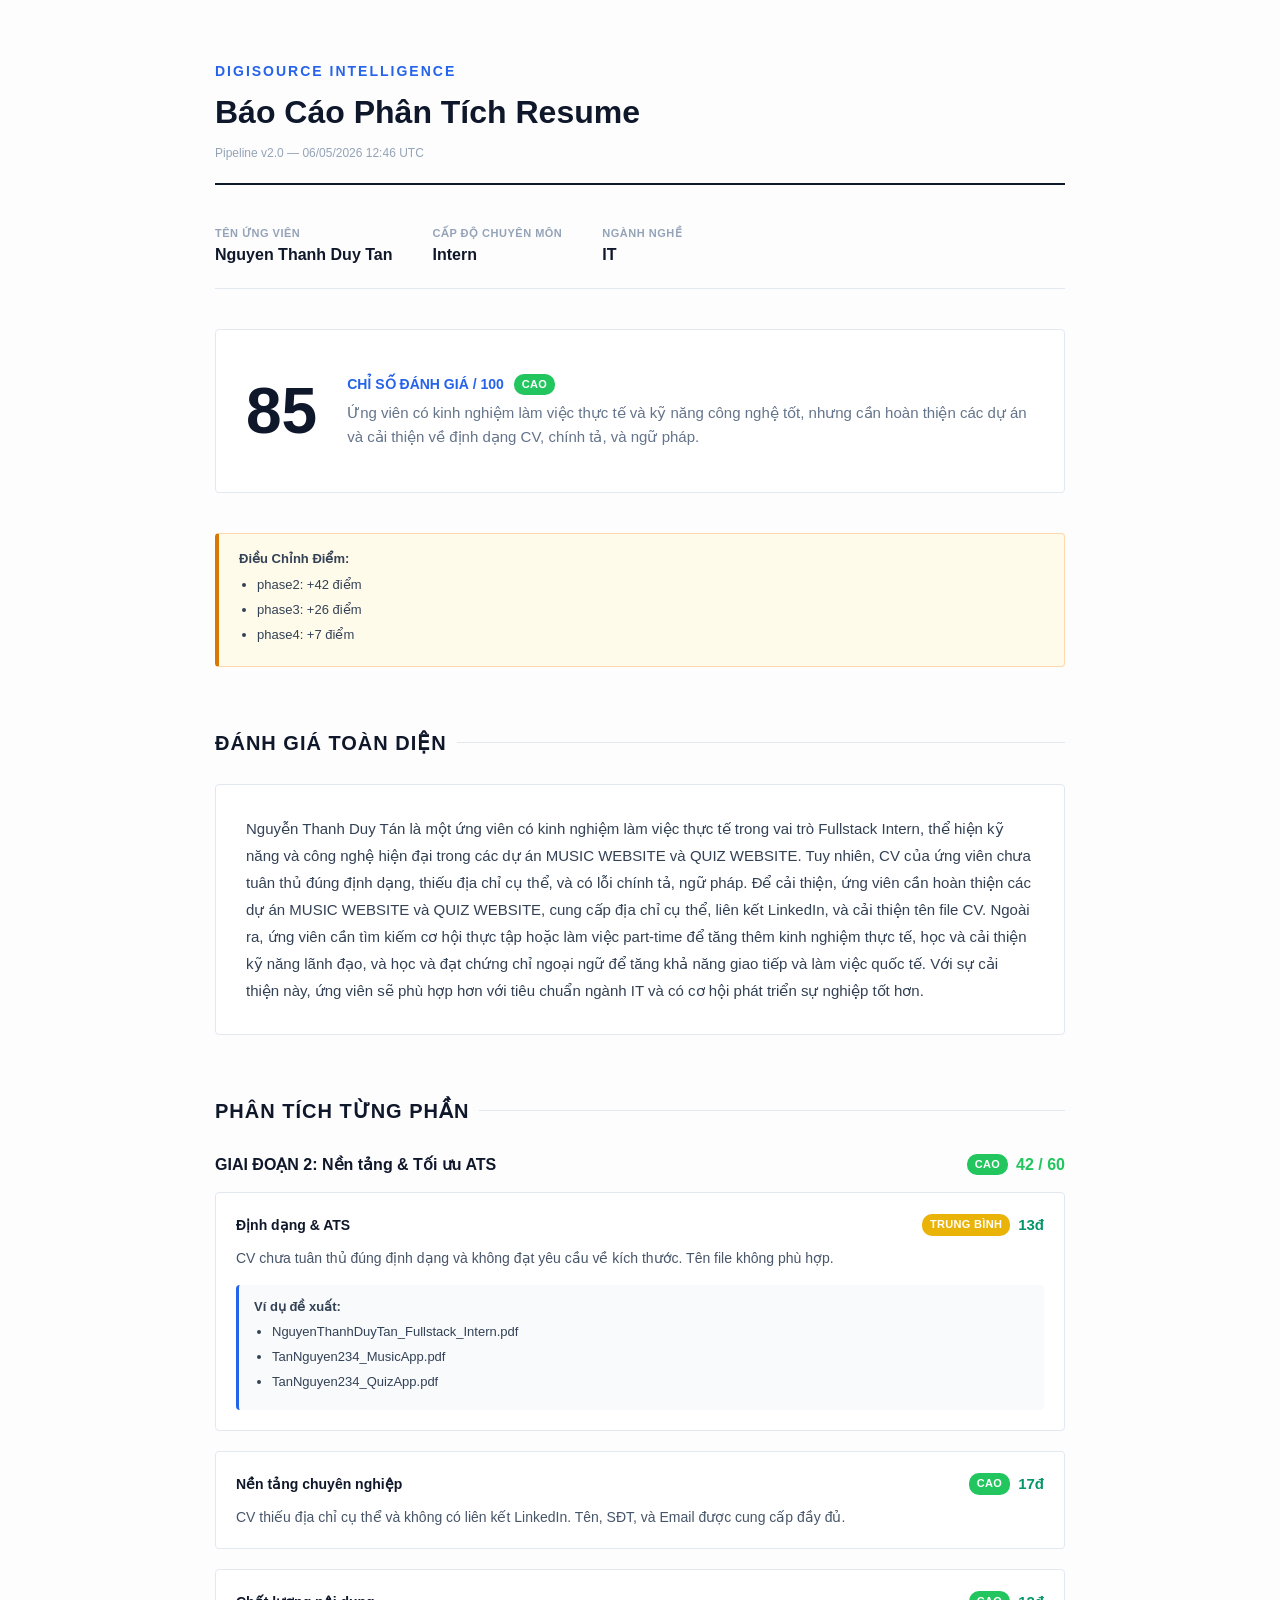
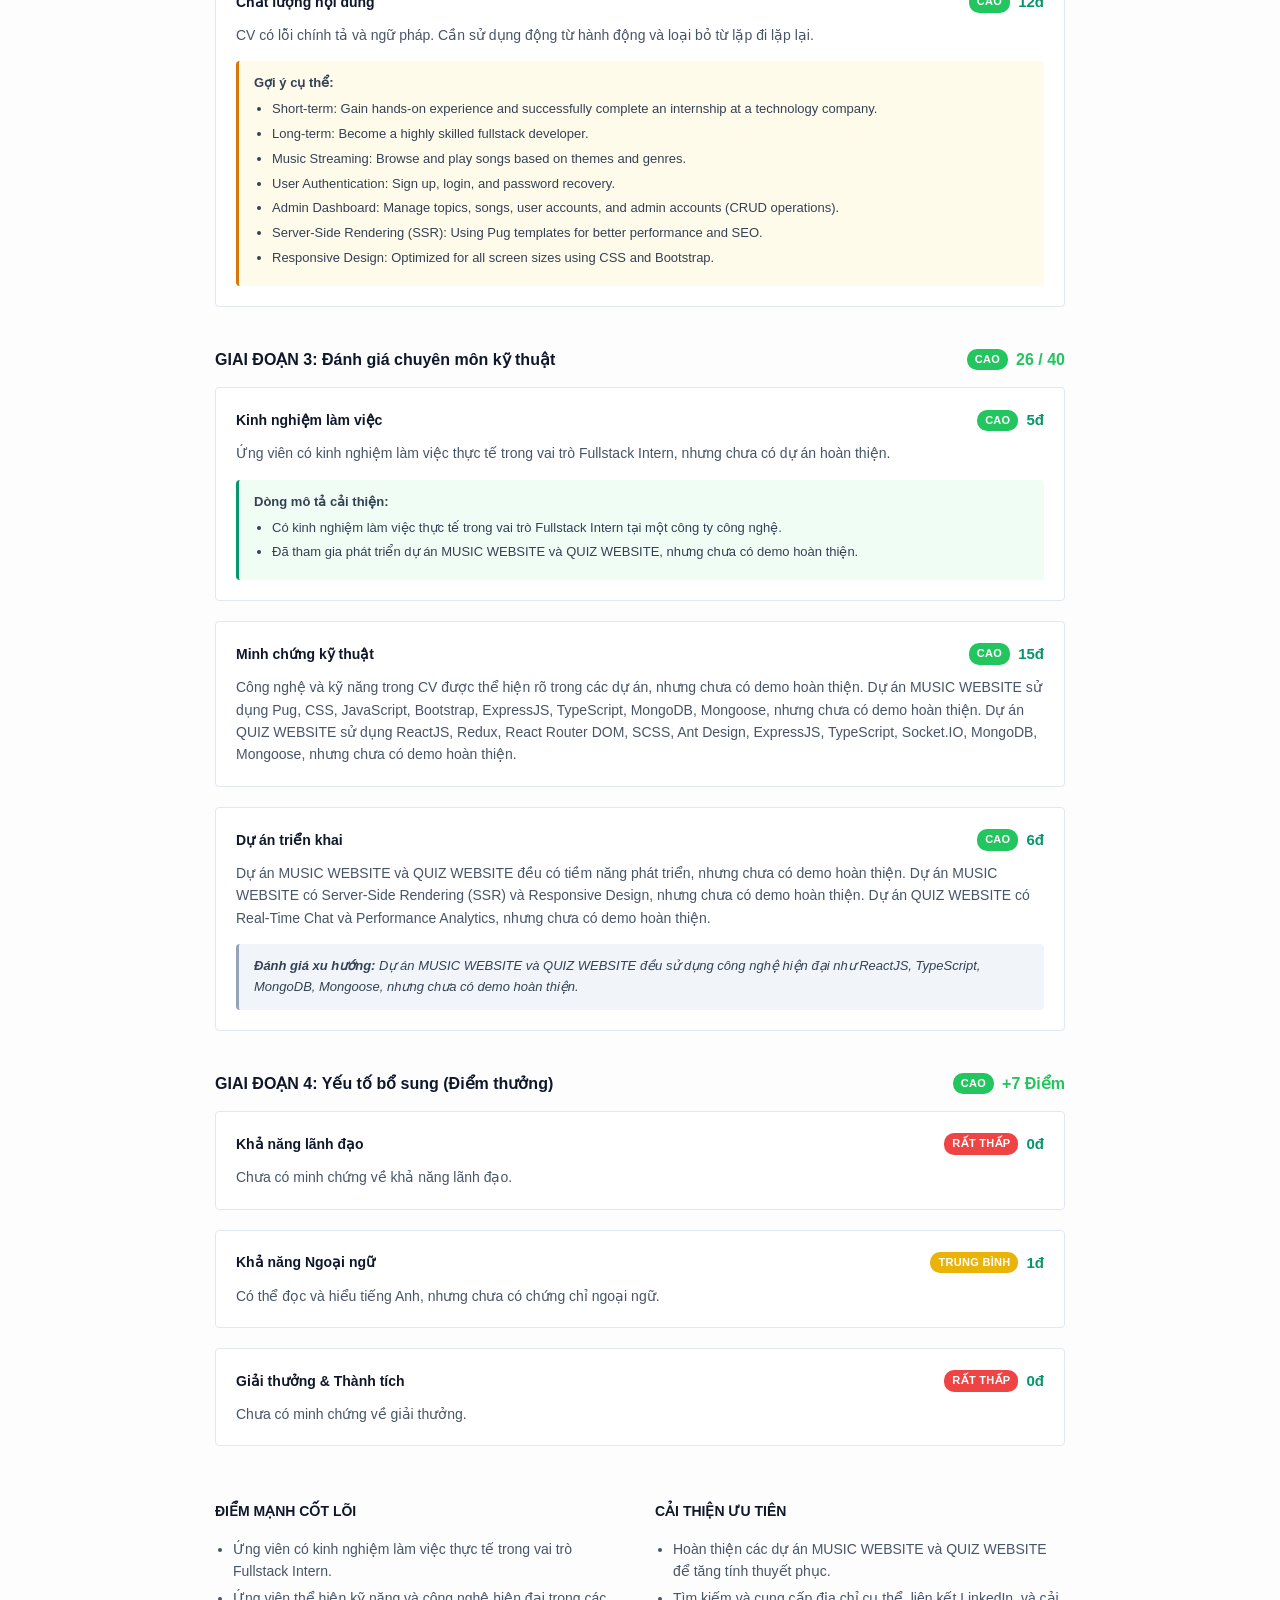
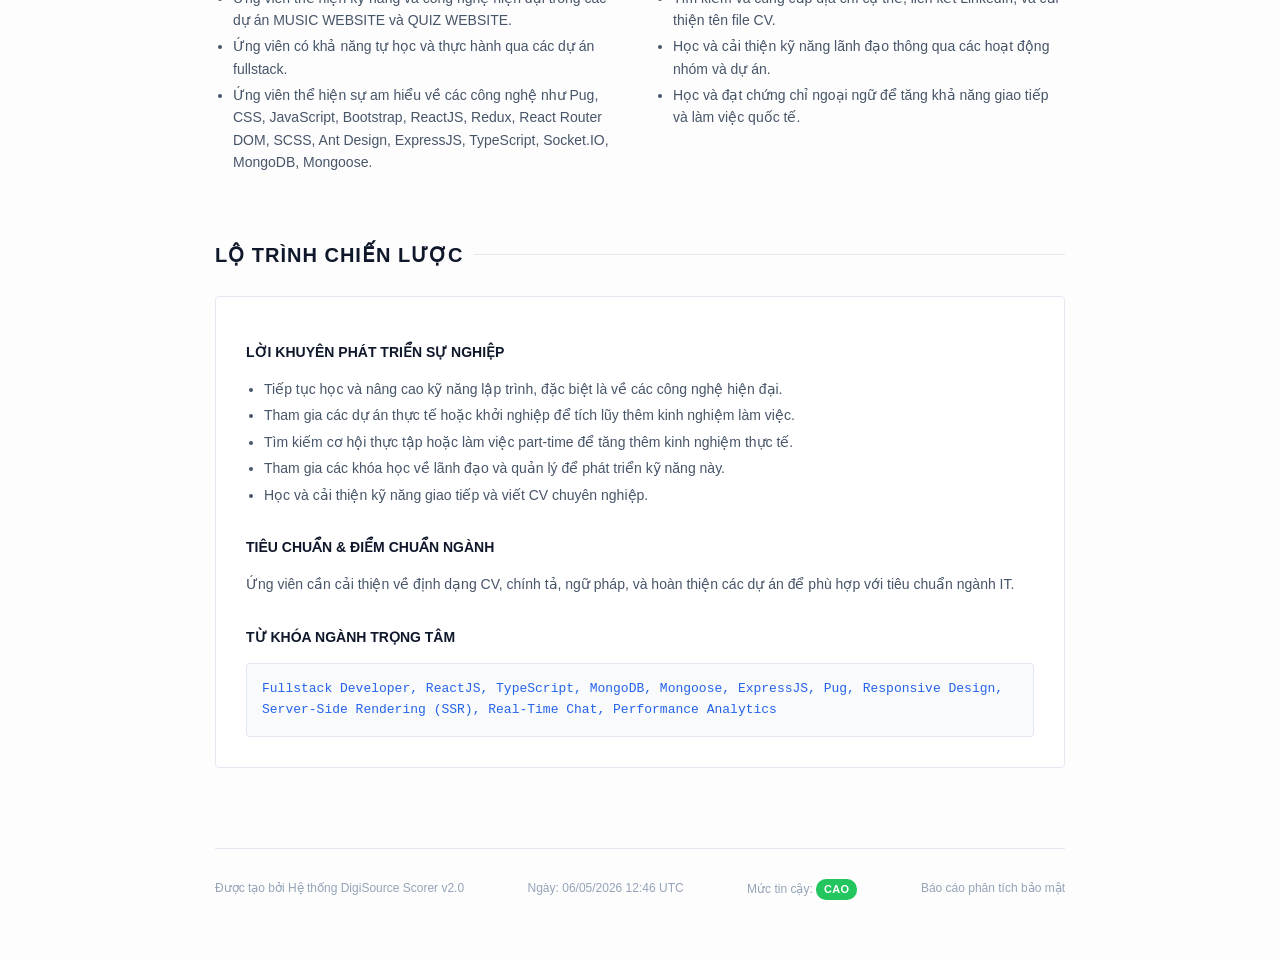
==== backend/data/output/report_output.html @ 4e760aed "fix bug handle file" ====
<!DOCTYPE html>
    <html lang="vi">
    <head>
        <meta charset="UTF-8">
        <meta name="viewport" content="width=device-width, initial-scale=1.0">
        <title>Phân Tích Resume - Nguyen Thanh Duy Tan</title>
        <style>
            :root {
                --primary: #0f172a;
                --accent: #2563eb;
                --success: #059669;
                --warning: #d97706;
                --danger: #ef4444;
                --bg: #fdfdfd;
                --text: #334155;
                --border: #e2e8f0;
            }
            body { font-family: 'Inter', -apple-system, sans-serif; line-height: 1.6; color: var(--text); background-color: var(--bg); margin: 0; padding: 60px 20px; }
            .container { max-width: 850px; margin: 0 auto; }

            header { border-bottom: 2px solid var(--primary); padding-bottom: 20px; margin-bottom: 40px; }
            .brand { font-weight: 800; font-size: 14px; text-transform: uppercase; letter-spacing: 2px; color: var(--accent); }
            .report-title { font-size: 32px; font-weight: 900; color: var(--primary); margin: 5px 0; }
            .report-meta { font-size: 12px; color: #94a3b8; margin-top: 5px; }

            .candidate-info { display: flex; gap: 40px; margin-bottom: 40px; border-bottom: 1px solid var(--border); padding-bottom: 20px; }
            .info-item .label { font-size: 11px; text-transform: uppercase; color: #94a3b8; font-weight: 700; letter-spacing: 0.5px; }
            .info-item .value { font-size: 16px; font-weight: 600; color: var(--primary); }

            .score-card { display: flex; align-items: center; gap: 30px; background: #fff; border: 1px solid var(--border); padding: 30px; border-radius: 4px; margin-bottom: 40px; }
            .final-score { font-size: 64px; font-weight: 900; color: var(--primary); }
            .score-info { flex: 1; }
            .score-status { font-weight: 700; color: var(--accent); text-transform: uppercase; font-size: 14px; display: flex; align-items: center; gap: 10px; }
            .summary-text { font-size: 15px; color: #64748b; margin-top: 5px; }

            .confidence-badge { display: inline-block; padding: 2px 8px; border-radius: 10px; font-size: 11px; font-weight: 700; color: #fff; text-transform: uppercase; letter-spacing: 0.3px; }

            h2 { font-size: 20px; font-weight: 800; color: var(--primary); text-transform: uppercase; letter-spacing: 1px; margin-top: 60px; margin-bottom: 25px; display: flex; align-items: center; gap: 10px; }
            h2::after { content: ""; height: 1px; background: var(--border); flex: 1; }

            .phase-card { margin-bottom: 40px; }
            .phase-header { display: flex; justify-content: space-between; align-items: center; margin-bottom: 15px; }
            .phase-title { font-size: 16px; font-weight: 700; color: var(--primary); }
            .phase-score { font-weight: 800; display: flex; align-items: center; gap: 8px; }

            .details-container { display: grid; gap: 20px; }
            .detail-item { background: #fff; border: 1px solid var(--border); padding: 20px; border-radius: 4px; }
            .detail-header { display: flex; justify-content: space-between; align-items: center; font-weight: 700; margin-bottom: 10px; font-size: 14px; }
            .detail-title { color: var(--primary); }
            .detail-score { color: var(--success); font-size: 15px; }
            .detail-body p { margin: 0; font-size: 14px; color: #475569; }

            .example-box, .suggestion-box, .improved-box, .era-box { margin-top: 15px; padding: 12px 15px; border-radius: 4px; font-size: 13px; }
            .example-box { background: #f8fafc; border-left: 3px solid var(--accent); }
            .suggestion-box { background: #fffbeb; border-left: 3px solid var(--warning); }
            .improved-box { background: #f0fdf4; border-left: 3px solid var(--success); }
            .era-box { background: #f1f5f9; border-left: 3px solid #94a3b8; font-style: italic; }

            .validation-warning { background: #fef2f2; border: 1px solid #fecaca; border-left: 4px solid var(--danger); padding: 15px 20px; border-radius: 4px; margin-bottom: 30px; font-size: 13px; }
            .adjustments-note { background: #fffbeb; border: 1px solid #fed7aa; border-left: 4px solid var(--warning); padding: 15px 20px; border-radius: 4px; margin-bottom: 30px; font-size: 13px; }

            ul { padding-left: 18px; margin: 5px 0; }
            li { margin-bottom: 4px; }

            .grid-2 { display: grid; grid-template-columns: 1fr 1fr; gap: 30px; margin-top: 40px; }
            .highlight-item h3 { font-size: 14px; font-weight: 700; text-transform: uppercase; margin-bottom: 15px; color: var(--primary); }
            .highlight-item ul { font-size: 14px; color: #475569; }

            /* JD Matching Styles */
            .jd-card { background: #fff; border: 1px solid var(--border); padding: 30px; border-radius: 4px; margin-bottom: 40px; }
            .jd-header { display: flex; align-items: center; gap: 25px; margin-bottom: 25px; }
            .jd-score { font-size: 48px; font-weight: 900; color: var(--primary); }
            .jd-score-unit { font-size: 20px; color: #94a3b8; }
            .jd-info { flex: 1; }
            .skill-section { display: grid; grid-template-columns: repeat(3, 1fr); gap: 20px; }
            .skill-group h4 { font-size: 13px; margin-bottom: 10px; }
            .skill-tags { display: flex; flex-wrap: wrap; gap: 6px; }
            .skill-tag { padding: 4px 10px; border-radius: 12px; font-size: 12px; font-weight: 600; }
            .skill-matched { background: #dcfce7; color: #166534; }
            .skill-missing { background: #fee2e2; color: #991b1b; }
            .skill-bonus { background: #dbeafe; color: #1e40af; }

            .footer-info { margin-top: 80px; padding-top: 30px; border-top: 1px solid var(--border); display: flex; justify-content: space-between; color: #94a3b8; font-size: 12px; flex-wrap: wrap; gap: 10px; }

            @media (max-width: 600px) {
                .candidate-info, .grid-2 { flex-direction: column; grid-template-columns: 1fr; gap: 20px; }
                .skill-section { grid-template-columns: 1fr; }
                .jd-header { flex-direction: column; text-align: center; }
            }
        </style>
    </head>
    <body>
        <div class="container">
            <header>
                <div class="brand">DigiSource Intelligence</div>
                <div class="report-title">Báo Cáo Phân Tích Resume</div>
                <div class="report-meta">Pipeline v2.0 — 06/05/2026 12:46 UTC</div>
            </header>

            <div class="candidate-info">
                <div class="info-item">
                    <div class="label">Tên Ứng Viên</div>
                    <div class="value">Nguyen Thanh Duy Tan</div>
                </div>
                <div class="info-item">
                    <div class="label">Cấp Độ Chuyên Môn</div>
                    <div class="value">Intern</div>
                </div>
                <div class="info-item">
                    <div class="label">Ngành Nghề</div>
                    <div class="value">IT</div>
                </div>
            </div>

            <div class="score-card">
                <div class="final-score">85</div>
                <div class="score-info">
                    <div class="score-status">
                        Chỉ Số Đánh Giá / 100
                        <span class="confidence-badge" style="background:#22c55e">Cao</span>
                    </div>
                    <div class="summary-text">Ứng viên có kinh nghiệm làm việc thực tế và kỹ năng công nghệ tốt, nhưng cần hoàn thiện các dự án và cải thiện về định dạng CV, chính tả, và ngữ pháp.</div>
                </div>
            </div>

            
            
        <div class="adjustments-note">
            <strong>Điều Chỉnh Điểm:</strong>
            <ul><li>phase2: +42 điểm</li><li>phase3: +26 điểm</li><li>phase4: +7 điểm</li></ul>
        </div>
        
            
        <h2>Đánh Giá Toàn Diện</h2>
        <div style="background: #fff; border: 1px solid var(--border); padding: 30px; border-radius: 4px; margin-bottom: 40px; font-size: 15px; line-height: 1.8; color: #334155; white-space: pre-wrap;">Nguyễn Thanh Duy Tán là một ứng viên có kinh nghiệm làm việc thực tế trong vai trò Fullstack Intern, thể hiện kỹ năng và công nghệ hiện đại trong các dự án MUSIC WEBSITE và QUIZ WEBSITE. Tuy nhiên, CV của ứng viên chưa tuân thủ đúng định dạng, thiếu địa chỉ cụ thể, và có lỗi chính tả, ngữ pháp. Để cải thiện, ứng viên cần hoàn thiện các dự án MUSIC WEBSITE và QUIZ WEBSITE, cung cấp địa chỉ cụ thể, liên kết LinkedIn, và cải thiện tên file CV. Ngoài ra, ứng viên cần tìm kiếm cơ hội thực tập hoặc làm việc part-time để tăng thêm kinh nghiệm thực tế, học và cải thiện kỹ năng lãnh đạo, và học và đạt chứng chỉ ngoại ngữ để tăng khả năng giao tiếp và làm việc quốc tế. Với sự cải thiện này, ứng viên sẽ phù hợp hơn với tiêu chuẩn ngành IT và có cơ hội phát triển sự nghiệp tốt hơn.</div>
        

            <h2>Phân Tích Từng Phần</h2>

            <div class="phase-card">
                <div class="phase-header">
                    <span class="phase-title">GIAI ĐOẠN 2: Nền tảng & Tối ưu ATS</span>
                    <div class="phase-score">
                        <span class="confidence-badge" style="background:#22c55e">Cao</span>
                        <span style="color:#22c55e">42 / 60</span>
                    </div>
                </div>
                <div class="details-container">
            <div class="detail-item">
                <div class="detail-header">
                    <span class="detail-title">Định dạng & ATS</span>
                    <div style="display:flex;align-items:center;gap:8px;">
                        <span class="confidence-badge" style="background:#eab308">Trung bình</span>
                        <span class="detail-score">13đ</span>
                    </div>
                </div>
                <div class="detail-body">
                    <p>CV chưa tuân thủ đúng định dạng và không đạt yêu cầu về kích thước. Tên file không phù hợp.</p>
            <div class="example-box"><strong>Ví dụ đề xuất:</strong><ul><li>NguyenThanhDuyTan_Fullstack_Intern.pdf</li><li>TanNguyen234_MusicApp.pdf</li><li>TanNguyen234_QuizApp.pdf</li></ul></div></div></div>
            <div class="detail-item">
                <div class="detail-header">
                    <span class="detail-title">Nền tảng chuyên nghiệp</span>
                    <div style="display:flex;align-items:center;gap:8px;">
                        <span class="confidence-badge" style="background:#22c55e">Cao</span>
                        <span class="detail-score">17đ</span>
                    </div>
                </div>
                <div class="detail-body">
                    <p>CV thiếu địa chỉ cụ thể và không có liên kết LinkedIn. Tên, SĐT, và Email được cung cấp đầy đủ.</p>
            </div></div>
            <div class="detail-item">
                <div class="detail-header">
                    <span class="detail-title">Chất lượng nội dung</span>
                    <div style="display:flex;align-items:center;gap:8px;">
                        <span class="confidence-badge" style="background:#22c55e">Cao</span>
                        <span class="detail-score">12đ</span>
                    </div>
                </div>
                <div class="detail-body">
                    <p>CV có lỗi chính tả và ngữ pháp. Cần sử dụng động từ hành động và loại bỏ từ lặp đi lặp lại.</p>
            <div class="suggestion-box"><strong>Gợi ý cụ thể:</strong><ul><li>Short-term: Gain hands-on experience and successfully complete an internship at a technology company.</li><li>Long-term: Become a highly skilled fullstack developer.</li><li>Music Streaming: Browse and play songs based on themes and genres.</li><li>User Authentication: Sign up, login, and password recovery.</li><li>Admin Dashboard: Manage topics, songs, user accounts, and admin accounts (CRUD operations).</li><li>Server-Side Rendering (SSR): Using Pug templates for better performance and SEO.</li><li>Responsive Design: Optimized for all screen sizes using CSS and Bootstrap.</li></ul></div></div></div></div>
            </div>

            <div class="phase-card">
                <div class="phase-header">
                    <span class="phase-title">GIAI ĐOẠN 3: Đánh giá chuyên môn kỹ thuật</span>
                    <div class="phase-score">
                        <span class="confidence-badge" style="background:#22c55e">Cao</span>
                        <span style="color:#22c55e">26 / 40</span>
                    </div>
                </div>
                <div class="details-container">
            <div class="detail-item">
                <div class="detail-header">
                    <span class="detail-title">Kinh nghiệm làm việc</span>
                    <div style="display:flex;align-items:center;gap:8px;">
                        <span class="confidence-badge" style="background:#22c55e">Cao</span>
                        <span class="detail-score">5đ</span>
                    </div>
                </div>
                <div class="detail-body">
                    <p>Ứng viên có kinh nghiệm làm việc thực tế trong vai trò Fullstack Intern, nhưng chưa có dự án hoàn thiện.</p>
            <div class="improved-box"><strong>Dòng mô tả cải thiện:</strong><ul><li>Có kinh nghiệm làm việc thực tế trong vai trò Fullstack Intern tại một công ty công nghệ.</li><li>Đã tham gia phát triển dự án MUSIC WEBSITE và QUIZ WEBSITE, nhưng chưa có demo hoàn thiện.</li></ul></div></div></div>
            <div class="detail-item">
                <div class="detail-header">
                    <span class="detail-title">Minh chứng kỹ thuật</span>
                    <div style="display:flex;align-items:center;gap:8px;">
                        <span class="confidence-badge" style="background:#22c55e">Cao</span>
                        <span class="detail-score">15đ</span>
                    </div>
                </div>
                <div class="detail-body">
                    <p>Công nghệ và kỹ năng trong CV được thể hiện rõ trong các dự án, nhưng chưa có demo hoàn thiện. Dự án MUSIC WEBSITE sử dụng Pug, CSS, JavaScript, Bootstrap, ExpressJS, TypeScript, MongoDB, Mongoose, nhưng chưa có demo hoàn thiện. Dự án QUIZ WEBSITE sử dụng ReactJS, Redux, React Router DOM, SCSS, Ant Design, ExpressJS, TypeScript, Socket.IO, MongoDB, Mongoose, nhưng chưa có demo hoàn thiện.</p>
            </div></div>
            <div class="detail-item">
                <div class="detail-header">
                    <span class="detail-title">Dự án triển khai</span>
                    <div style="display:flex;align-items:center;gap:8px;">
                        <span class="confidence-badge" style="background:#22c55e">Cao</span>
                        <span class="detail-score">6đ</span>
                    </div>
                </div>
                <div class="detail-body">
                    <p>Dự án MUSIC WEBSITE và QUIZ WEBSITE đều có tiềm năng phát triển, nhưng chưa có demo hoàn thiện. Dự án MUSIC WEBSITE có Server-Side Rendering (SSR) và Responsive Design, nhưng chưa có demo hoàn thiện. Dự án QUIZ WEBSITE có Real-Time Chat và Performance Analytics, nhưng chưa có demo hoàn thiện.</p>
            <div class="era-box"><strong>Đánh giá xu hướng:</strong> Dự án MUSIC WEBSITE và QUIZ WEBSITE đều sử dụng công nghệ hiện đại như ReactJS, TypeScript, MongoDB, Mongoose, nhưng chưa có demo hoàn thiện.</div></div></div></div>
            </div>

            <div class="phase-card">
                <div class="phase-header">
                    <span class="phase-title">GIAI ĐOẠN 4: Yếu tố bổ sung (Điểm thưởng)</span>
                    <div class="phase-score">
                        <span class="confidence-badge" style="background:#22c55e">Cao</span>
                        <span style="color:#22c55e">+7 Điểm</span>
                    </div>
                </div>
                <div class="details-container">
            <div class="detail-item">
                <div class="detail-header">
                    <span class="detail-title">Khả năng lãnh đạo</span>
                    <div style="display:flex;align-items:center;gap:8px;">
                        <span class="confidence-badge" style="background:#ef4444">Rất thấp</span>
                        <span class="detail-score">0đ</span>
                    </div>
                </div>
                <div class="detail-body">
                    <p>Chưa có minh chứng về khả năng lãnh đạo.</p>
            </div></div>
            <div class="detail-item">
                <div class="detail-header">
                    <span class="detail-title">Khả năng Ngoại ngữ</span>
                    <div style="display:flex;align-items:center;gap:8px;">
                        <span class="confidence-badge" style="background:#eab308">Trung bình</span>
                        <span class="detail-score">1đ</span>
                    </div>
                </div>
                <div class="detail-body">
                    <p>Có thể đọc và hiểu tiếng Anh, nhưng chưa có chứng chỉ ngoại ngữ.</p>
            </div></div>
            <div class="detail-item">
                <div class="detail-header">
                    <span class="detail-title">Giải thưởng & Thành tích</span>
                    <div style="display:flex;align-items:center;gap:8px;">
                        <span class="confidence-badge" style="background:#ef4444">Rất thấp</span>
                        <span class="detail-score">0đ</span>
                    </div>
                </div>
                <div class="detail-body">
                    <p>Chưa có minh chứng về giải thưởng.</p>
            </div></div></div>
            </div>

            

            <div class="grid-2">
                <div class="highlight-item">
                    <h3>Điểm Mạnh Cốt Lõi</h3>
                    <ul><li>Ứng viên có kinh nghiệm làm việc thực tế trong vai trò Fullstack Intern.</li><li>Ứng viên thể hiện kỹ năng và công nghệ hiện đại trong các dự án MUSIC WEBSITE và QUIZ WEBSITE.</li><li>Ứng viên có khả năng tự học và thực hành qua các dự án fullstack.</li><li>Ứng viên thể hiện sự am hiểu về các công nghệ như Pug, CSS, JavaScript, Bootstrap, ReactJS, Redux, React Router DOM, SCSS, Ant Design, ExpressJS, TypeScript, Socket.IO, MongoDB, Mongoose.</li></ul>
                </div>
                <div class="highlight-item">
                    <h3>Cải Thiện Ưu Tiên</h3>
                    <ul><li>Hoàn thiện các dự án MUSIC WEBSITE và QUIZ WEBSITE để tăng tính thuyết phục.</li><li>Tìm kiếm và cung cấp địa chỉ cụ thể, liên kết LinkedIn, và cải thiện tên file CV.</li><li>Học và cải thiện kỹ năng lãnh đạo thông qua các hoạt động nhóm và dự án.</li><li>Học và đạt chứng chỉ ngoại ngữ để tăng khả năng giao tiếp và làm việc quốc tế.</li></ul>
                </div>
            </div>

            <h2>Lộ Trình Chiến Lược</h2>
            <div style="background: #fff; border: 1px solid var(--border); padding: 30px; border-radius: 4px;">
                <div class="highlight-item" style="margin-bottom: 30px;">
                    <h3>Lời Khuyên Phát Triển Sự Nghiệp</h3>
                    <ul><li>Tiếp tục học và nâng cao kỹ năng lập trình, đặc biệt là về các công nghệ hiện đại.</li><li>Tham gia các dự án thực tế hoặc khởi nghiệp để tích lũy thêm kinh nghiệm làm việc.</li><li>Tìm kiếm cơ hội thực tập hoặc làm việc part-time để tăng thêm kinh nghiệm thực tế.</li><li>Tham gia các khóa học về lãnh đạo và quản lý để phát triển kỹ năng này.</li><li>Học và cải thiện kỹ năng giao tiếp và viết CV chuyên nghiệp.</li></ul>
                </div>

                <div class="highlight-item" style="margin-bottom: 30px;">
                    <h3>Tiêu Chuẩn & Điểm Chuẩn Ngành</h3>
                    <p style="font-size: 14px; color: #475569;">Ứng viên cần cải thiện về định dạng CV, chính tả, ngữ pháp, và hoàn thiện các dự án để phù hợp với tiêu chuẩn ngành IT.</p>
                </div>

                <div class="highlight-item">
                    <h3>Từ Khóa Ngành Trọng Tâm</h3>
                    <div style="font-size: 13px; font-family: 'JetBrains Mono', monospace; background: #f8fafc; padding: 15px; border: 1px solid var(--border); border-radius: 4px; color: var(--accent);">
                        Fullstack Developer, ReactJS, TypeScript, MongoDB, Mongoose, ExpressJS, Pug, Responsive Design, Server-Side Rendering (SSR), Real-Time Chat, Performance Analytics
                    </div>
                </div>
            </div>

            <div class="footer-info">
                <span>Được tạo bởi Hệ thống DigiSource Scorer v2.0</span>
                <span>Ngày: 06/05/2026 12:46 UTC</span>
                <span>Mức tin cậy: <span class="confidence-badge" style="background:#22c55e">Cao</span></span>
                <span>Báo cáo phân tích bảo mật</span>
            </div>
        </div>
    </body>
    </html>
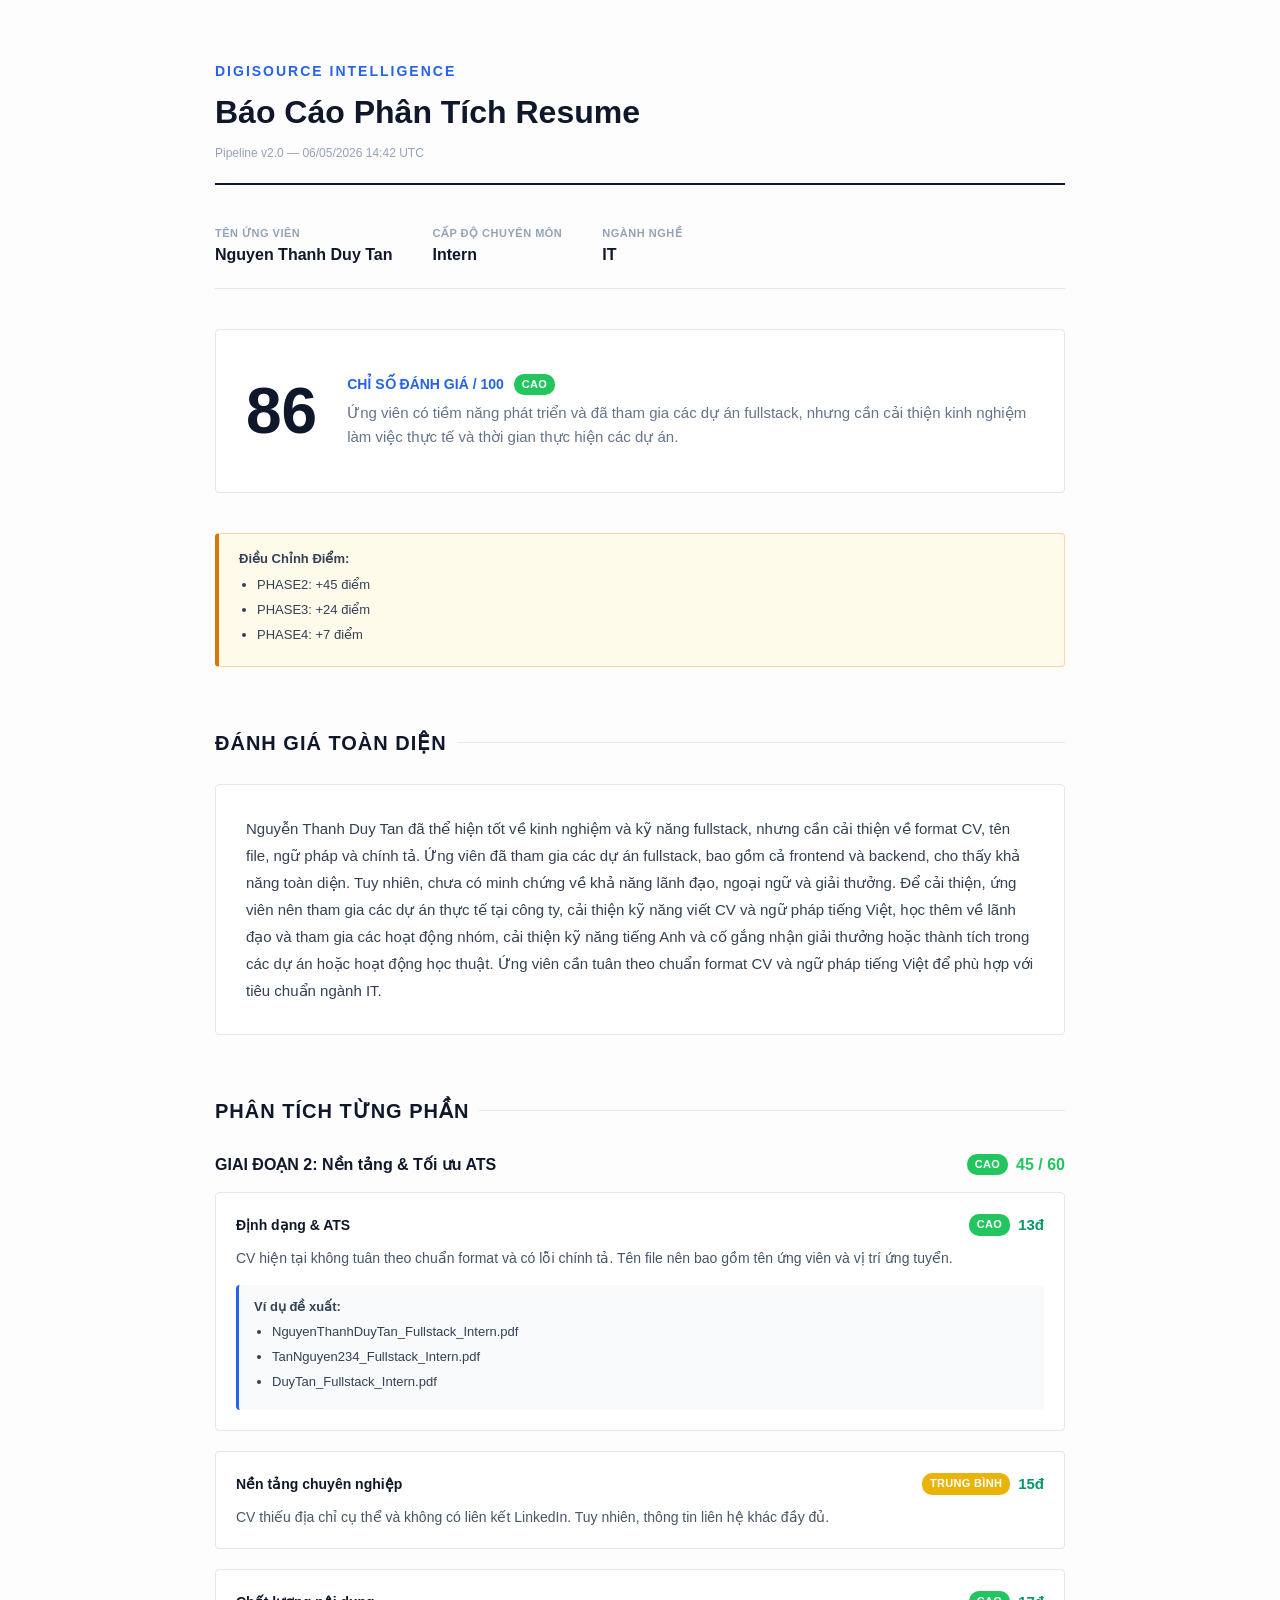
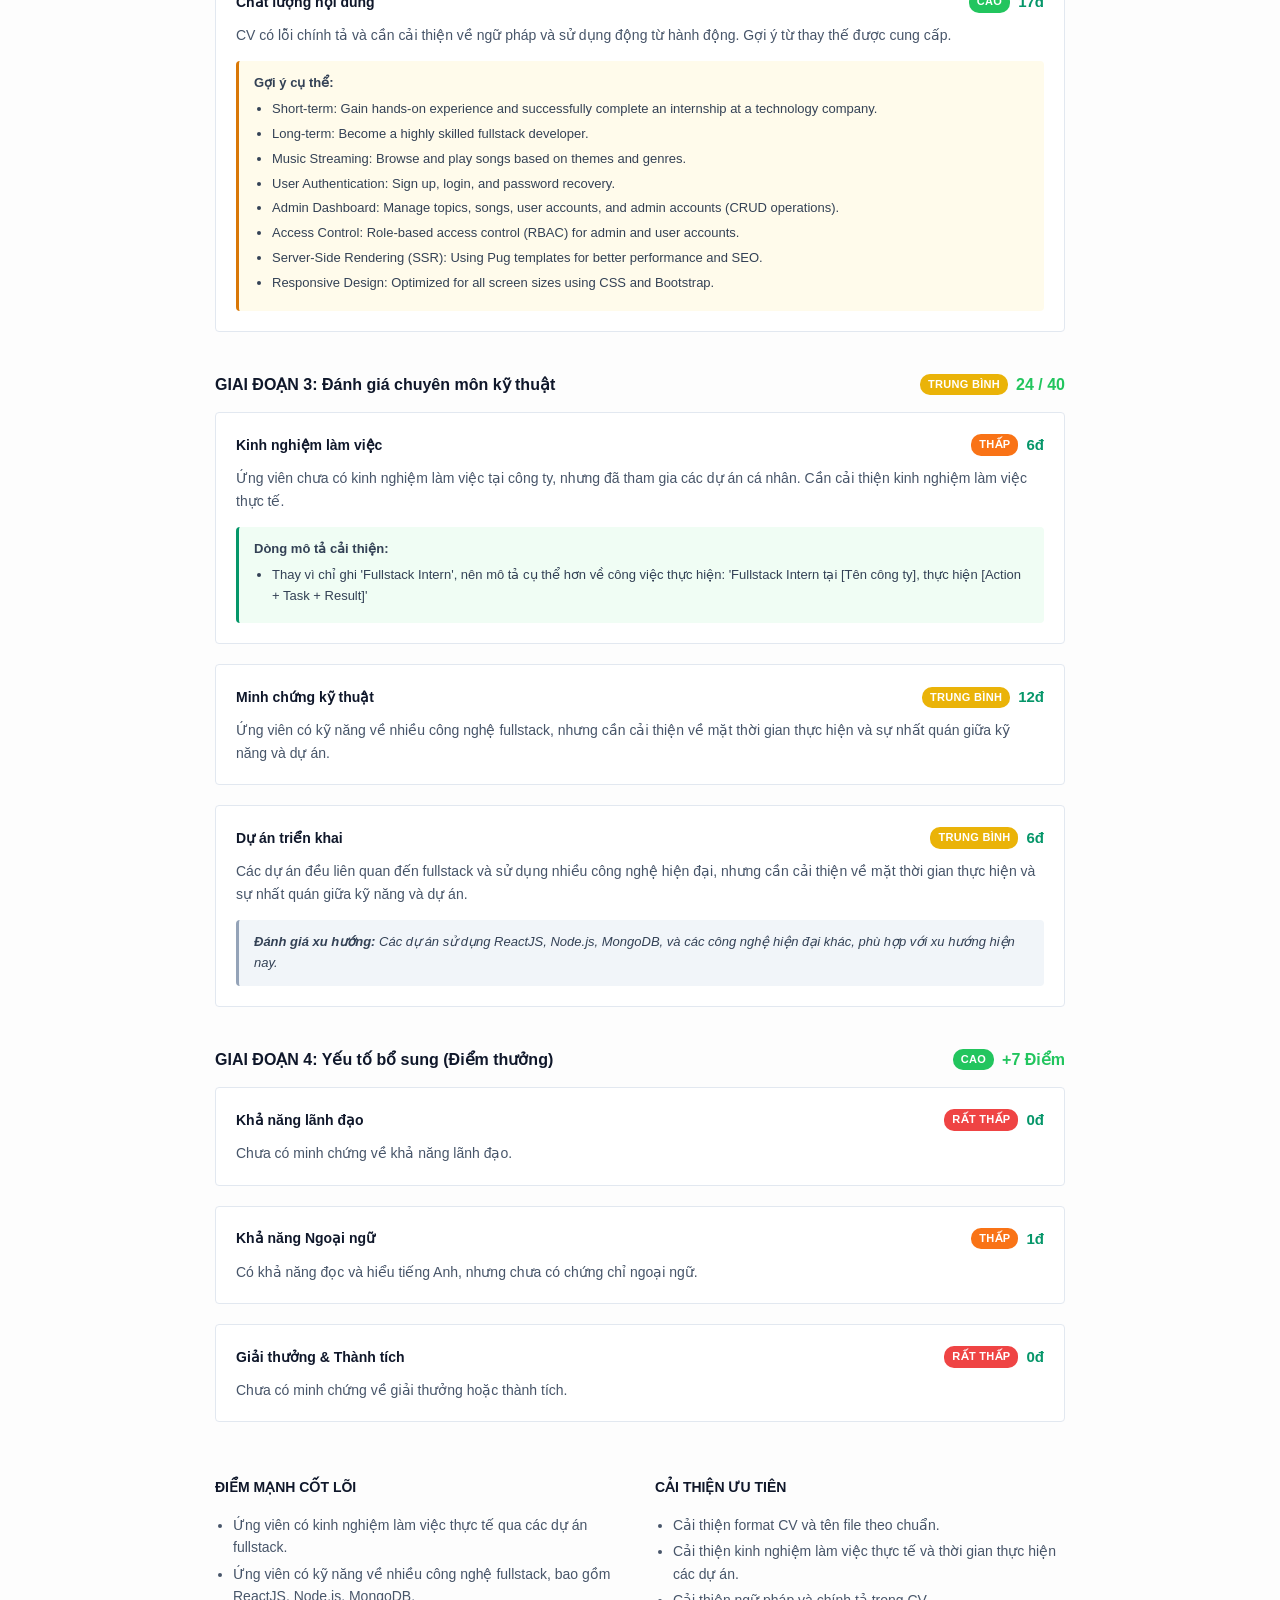
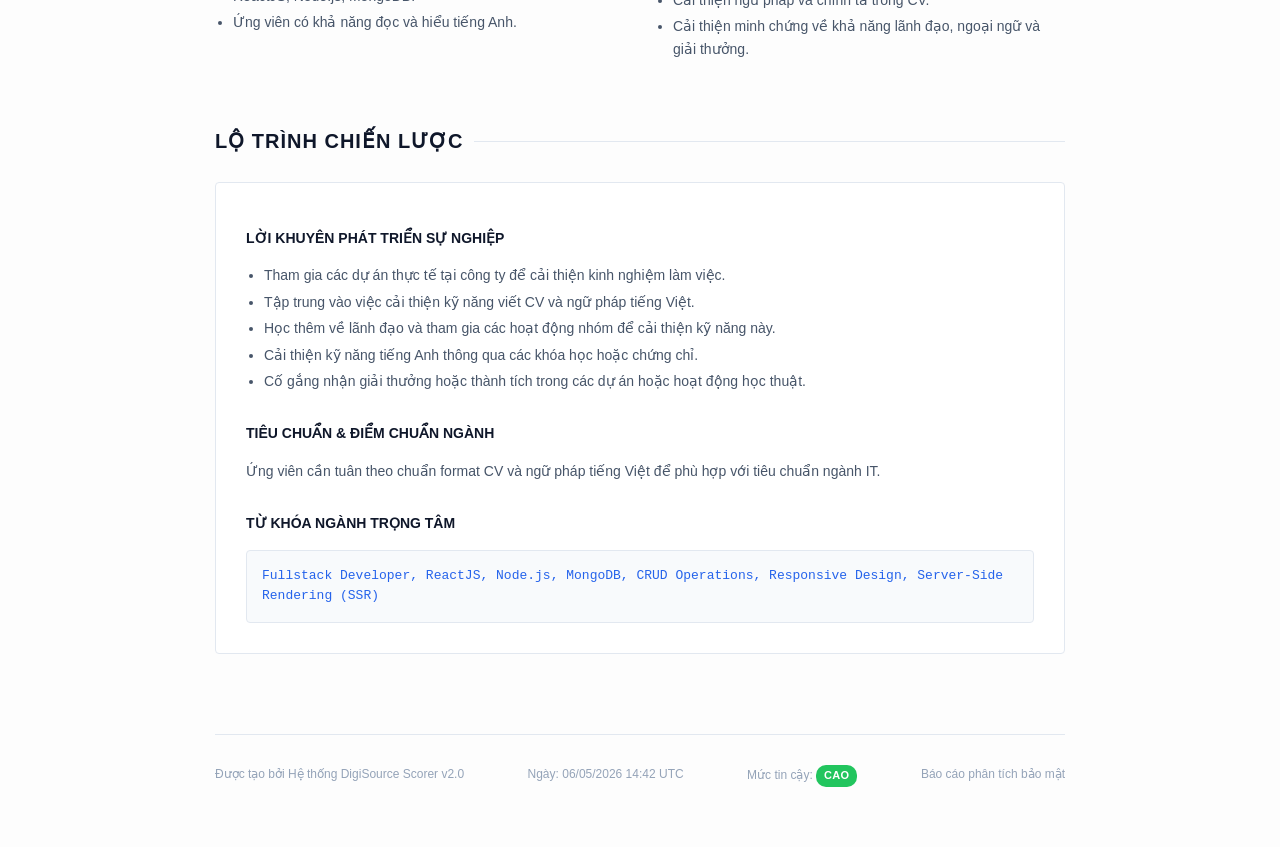
==== commit 07ceb8c9: "connect mongodb" ====
--- a/backend/data/output/report_output.html
+++ b/backend/data/output/report_output.html
@@ -95,7 +95,7 @@
             <header>
                 <div class="brand">DigiSource Intelligence</div>
                 <div class="report-title">Báo Cáo Phân Tích Resume</div>
-                <div class="report-meta">Pipeline v2.0 — 06/05/2026 12:46 UTC</div>
+                <div class="report-meta">Pipeline v2.0 — 06/05/2026 14:42 UTC</div>
             </header>
 
             <div class="candidate-info">
@@ -114,13 +114,13 @@
             </div>
 
             <div class="score-card">
-                <div class="final-score">85</div>
+                <div class="final-score">86</div>
                 <div class="score-info">
                     <div class="score-status">
                         Chỉ Số Đánh Giá / 100
                         <span class="confidence-badge" style="background:#22c55e">Cao</span>
                     </div>
-                    <div class="summary-text">Ứng viên có kinh nghiệm làm việc thực tế và kỹ năng công nghệ tốt, nhưng cần hoàn thiện các dự án và cải thiện về định dạng CV, chính tả, và ngữ pháp.</div>
+                    <div class="summary-text">Ứng viên có tiềm năng phát triển và đã tham gia các dự án fullstack, nhưng cần cải thiện kinh nghiệm làm việc thực tế và thời gian thực hiện các dự án.</div>
                 </div>
             </div>
 
@@ -128,12 +128,12 @@
             
         <div class="adjustments-note">
             <strong>Điều Chỉnh Điểm:</strong>
-            <ul><li>phase2: +42 điểm</li><li>phase3: +26 điểm</li><li>phase4: +7 điểm</li></ul>
+            <ul><li>PHASE2: +45 điểm</li><li>PHASE3: +24 điểm</li><li>PHASE4: +7 điểm</li></ul>
         </div>
         
             
         <h2>Đánh Giá Toàn Diện</h2>
-        <div style="background: #fff; border: 1px solid var(--border); padding: 30px; border-radius: 4px; margin-bottom: 40px; font-size: 15px; line-height: 1.8; color: #334155; white-space: pre-wrap;">Nguyễn Thanh Duy Tán là một ứng viên có kinh nghiệm làm việc thực tế trong vai trò Fullstack Intern, thể hiện kỹ năng và công nghệ hiện đại trong các dự án MUSIC WEBSITE và QUIZ WEBSITE. Tuy nhiên, CV của ứng viên chưa tuân thủ đúng định dạng, thiếu địa chỉ cụ thể, và có lỗi chính tả, ngữ pháp. Để cải thiện, ứng viên cần hoàn thiện các dự án MUSIC WEBSITE và QUIZ WEBSITE, cung cấp địa chỉ cụ thể, liên kết LinkedIn, và cải thiện tên file CV. Ngoài ra, ứng viên cần tìm kiếm cơ hội thực tập hoặc làm việc part-time để tăng thêm kinh nghiệm thực tế, học và cải thiện kỹ năng lãnh đạo, và học và đạt chứng chỉ ngoại ngữ để tăng khả năng giao tiếp và làm việc quốc tế. Với sự cải thiện này, ứng viên sẽ phù hợp hơn với tiêu chuẩn ngành IT và có cơ hội phát triển sự nghiệp tốt hơn.</div>
+        <div style="background: #fff; border: 1px solid var(--border); padding: 30px; border-radius: 4px; margin-bottom: 40px; font-size: 15px; line-height: 1.8; color: #334155; white-space: pre-wrap;">Nguyễn Thanh Duy Tan đã thể hiện tốt về kinh nghiệm và kỹ năng fullstack, nhưng cần cải thiện về format CV, tên file, ngữ pháp và chính tả. Ứng viên đã tham gia các dự án fullstack, bao gồm cả frontend và backend, cho thấy khả năng toàn diện. Tuy nhiên, chưa có minh chứng về khả năng lãnh đạo, ngoại ngữ và giải thưởng. Để cải thiện, ứng viên nên tham gia các dự án thực tế tại công ty, cải thiện kỹ năng viết CV và ngữ pháp tiếng Việt, học thêm về lãnh đạo và tham gia các hoạt động nhóm, cải thiện kỹ năng tiếng Anh và cố gắng nhận giải thưởng hoặc thành tích trong các dự án hoặc hoạt động học thuật. Ứng viên cần tuân theo chuẩn format CV và ngữ pháp tiếng Việt để phù hợp với tiêu chuẩn ngành IT.</div>
         
 
             <h2>Phân Tích Từng Phần</h2>
@@ -143,7 +143,7 @@
                     <span class="phase-title">GIAI ĐOẠN 2: Nền tảng & Tối ưu ATS</span>
                     <div class="phase-score">
                         <span class="confidence-badge" style="background:#22c55e">Cao</span>
-                        <span style="color:#22c55e">42 / 60</span>
+                        <span style="color:#22c55e">45 / 60</span>
                     </div>
                 </div>
                 <div class="details-container">
@@ -151,43 +151,43 @@
                 <div class="detail-header">
                     <span class="detail-title">Định dạng & ATS</span>
                     <div style="display:flex;align-items:center;gap:8px;">
+                        <span class="confidence-badge" style="background:#22c55e">Cao</span>
+                        <span class="detail-score">13đ</span>
+                    </div>
+                </div>
+                <div class="detail-body">
+                    <p>CV hiện tại không tuân theo chuẩn format và có lỗi chính tả. Tên file nên bao gồm tên ứng viên và vị trí ứng tuyển.</p>
+            <div class="example-box"><strong>Ví dụ đề xuất:</strong><ul><li>NguyenThanhDuyTan_Fullstack_Intern.pdf</li><li>TanNguyen234_Fullstack_Intern.pdf</li><li>DuyTan_Fullstack_Intern.pdf</li></ul></div></div></div>
+            <div class="detail-item">
+                <div class="detail-header">
+                    <span class="detail-title">Nền tảng chuyên nghiệp</span>
+                    <div style="display:flex;align-items:center;gap:8px;">
                         <span class="confidence-badge" style="background:#eab308">Trung bình</span>
-                        <span class="detail-score">13đ</span>
-                    </div>
-                </div>
-                <div class="detail-body">
-                    <p>CV chưa tuân thủ đúng định dạng và không đạt yêu cầu về kích thước. Tên file không phù hợp.</p>
-            <div class="example-box"><strong>Ví dụ đề xuất:</strong><ul><li>NguyenThanhDuyTan_Fullstack_Intern.pdf</li><li>TanNguyen234_MusicApp.pdf</li><li>TanNguyen234_QuizApp.pdf</li></ul></div></div></div>
-            <div class="detail-item">
-                <div class="detail-header">
-                    <span class="detail-title">Nền tảng chuyên nghiệp</span>
+                        <span class="detail-score">15đ</span>
+                    </div>
+                </div>
+                <div class="detail-body">
+                    <p>CV thiếu địa chỉ cụ thể và không có liên kết LinkedIn. Tuy nhiên, thông tin liên hệ khác đầy đủ.</p>
+            </div></div>
+            <div class="detail-item">
+                <div class="detail-header">
+                    <span class="detail-title">Chất lượng nội dung</span>
                     <div style="display:flex;align-items:center;gap:8px;">
                         <span class="confidence-badge" style="background:#22c55e">Cao</span>
                         <span class="detail-score">17đ</span>
                     </div>
                 </div>
                 <div class="detail-body">
-                    <p>CV thiếu địa chỉ cụ thể và không có liên kết LinkedIn. Tên, SĐT, và Email được cung cấp đầy đủ.</p>
-            </div></div>
-            <div class="detail-item">
-                <div class="detail-header">
-                    <span class="detail-title">Chất lượng nội dung</span>
-                    <div style="display:flex;align-items:center;gap:8px;">
-                        <span class="confidence-badge" style="background:#22c55e">Cao</span>
-                        <span class="detail-score">12đ</span>
-                    </div>
-                </div>
-                <div class="detail-body">
-                    <p>CV có lỗi chính tả và ngữ pháp. Cần sử dụng động từ hành động và loại bỏ từ lặp đi lặp lại.</p>
-            <div class="suggestion-box"><strong>Gợi ý cụ thể:</strong><ul><li>Short-term: Gain hands-on experience and successfully complete an internship at a technology company.</li><li>Long-term: Become a highly skilled fullstack developer.</li><li>Music Streaming: Browse and play songs based on themes and genres.</li><li>User Authentication: Sign up, login, and password recovery.</li><li>Admin Dashboard: Manage topics, songs, user accounts, and admin accounts (CRUD operations).</li><li>Server-Side Rendering (SSR): Using Pug templates for better performance and SEO.</li><li>Responsive Design: Optimized for all screen sizes using CSS and Bootstrap.</li></ul></div></div></div></div>
+                    <p>CV có lỗi chính tả và cần cải thiện về ngữ pháp và sử dụng động từ hành động. Gợi ý từ thay thế được cung cấp.</p>
+            <div class="suggestion-box"><strong>Gợi ý cụ thể:</strong><ul><li>Short-term: Gain hands-on experience and successfully complete an internship at a technology company.</li><li>Long-term: Become a highly skilled fullstack developer.</li><li>Music Streaming: Browse and play songs based on themes and genres.</li><li>User Authentication: Sign up, login, and password recovery.</li><li>Admin Dashboard: Manage topics, songs, user accounts, and admin accounts (CRUD operations).</li><li>Access Control: Role-based access control (RBAC) for admin and user accounts.</li><li>Server-Side Rendering (SSR): Using Pug templates for better performance and SEO.</li><li>Responsive Design: Optimized for all screen sizes using CSS and Bootstrap.</li></ul></div></div></div></div>
             </div>
 
             <div class="phase-card">
                 <div class="phase-header">
                     <span class="phase-title">GIAI ĐOẠN 3: Đánh giá chuyên môn kỹ thuật</span>
                     <div class="phase-score">
-                        <span class="confidence-badge" style="background:#22c55e">Cao</span>
-                        <span style="color:#22c55e">26 / 40</span>
+                        <span class="confidence-badge" style="background:#eab308">Trung bình</span>
+                        <span style="color:#22c55e">24 / 40</span>
                     </div>
                 </div>
                 <div class="details-container">
@@ -195,35 +195,35 @@
                 <div class="detail-header">
                     <span class="detail-title">Kinh nghiệm làm việc</span>
                     <div style="display:flex;align-items:center;gap:8px;">
-                        <span class="confidence-badge" style="background:#22c55e">Cao</span>
-                        <span class="detail-score">5đ</span>
-                    </div>
-                </div>
-                <div class="detail-body">
-                    <p>Ứng viên có kinh nghiệm làm việc thực tế trong vai trò Fullstack Intern, nhưng chưa có dự án hoàn thiện.</p>
-            <div class="improved-box"><strong>Dòng mô tả cải thiện:</strong><ul><li>Có kinh nghiệm làm việc thực tế trong vai trò Fullstack Intern tại một công ty công nghệ.</li><li>Đã tham gia phát triển dự án MUSIC WEBSITE và QUIZ WEBSITE, nhưng chưa có demo hoàn thiện.</li></ul></div></div></div>
+                        <span class="confidence-badge" style="background:#f97316">Thấp</span>
+                        <span class="detail-score">6đ</span>
+                    </div>
+                </div>
+                <div class="detail-body">
+                    <p>Ứng viên chưa có kinh nghiệm làm việc tại công ty, nhưng đã tham gia các dự án cá nhân. Cần cải thiện kinh nghiệm làm việc thực tế.</p>
+            <div class="improved-box"><strong>Dòng mô tả cải thiện:</strong><ul><li>Thay vì chỉ ghi 'Fullstack Intern', nên mô tả cụ thể hơn về công việc thực hiện: 'Fullstack Intern tại [Tên công ty], thực hiện [Action + Task + Result]'</li></ul></div></div></div>
             <div class="detail-item">
                 <div class="detail-header">
                     <span class="detail-title">Minh chứng kỹ thuật</span>
                     <div style="display:flex;align-items:center;gap:8px;">
-                        <span class="confidence-badge" style="background:#22c55e">Cao</span>
-                        <span class="detail-score">15đ</span>
-                    </div>
-                </div>
-                <div class="detail-body">
-                    <p>Công nghệ và kỹ năng trong CV được thể hiện rõ trong các dự án, nhưng chưa có demo hoàn thiện. Dự án MUSIC WEBSITE sử dụng Pug, CSS, JavaScript, Bootstrap, ExpressJS, TypeScript, MongoDB, Mongoose, nhưng chưa có demo hoàn thiện. Dự án QUIZ WEBSITE sử dụng ReactJS, Redux, React Router DOM, SCSS, Ant Design, ExpressJS, TypeScript, Socket.IO, MongoDB, Mongoose, nhưng chưa có demo hoàn thiện.</p>
+                        <span class="confidence-badge" style="background:#eab308">Trung bình</span>
+                        <span class="detail-score">12đ</span>
+                    </div>
+                </div>
+                <div class="detail-body">
+                    <p>Ứng viên có kỹ năng về nhiều công nghệ fullstack, nhưng cần cải thiện về mặt thời gian thực hiện và sự nhất quán giữa kỹ năng và dự án.</p>
             </div></div>
             <div class="detail-item">
                 <div class="detail-header">
                     <span class="detail-title">Dự án triển khai</span>
                     <div style="display:flex;align-items:center;gap:8px;">
-                        <span class="confidence-badge" style="background:#22c55e">Cao</span>
+                        <span class="confidence-badge" style="background:#eab308">Trung bình</span>
                         <span class="detail-score">6đ</span>
                     </div>
                 </div>
                 <div class="detail-body">
-                    <p>Dự án MUSIC WEBSITE và QUIZ WEBSITE đều có tiềm năng phát triển, nhưng chưa có demo hoàn thiện. Dự án MUSIC WEBSITE có Server-Side Rendering (SSR) và Responsive Design, nhưng chưa có demo hoàn thiện. Dự án QUIZ WEBSITE có Real-Time Chat và Performance Analytics, nhưng chưa có demo hoàn thiện.</p>
-            <div class="era-box"><strong>Đánh giá xu hướng:</strong> Dự án MUSIC WEBSITE và QUIZ WEBSITE đều sử dụng công nghệ hiện đại như ReactJS, TypeScript, MongoDB, Mongoose, nhưng chưa có demo hoàn thiện.</div></div></div></div>
+                    <p>Các dự án đều liên quan đến fullstack và sử dụng nhiều công nghệ hiện đại, nhưng cần cải thiện về mặt thời gian thực hiện và sự nhất quán giữa kỹ năng và dự án.</p>
+            <div class="era-box"><strong>Đánh giá xu hướng:</strong> Các dự án sử dụng ReactJS, Node.js, MongoDB, và các công nghệ hiện đại khác, phù hợp với xu hướng hiện nay.</div></div></div></div>
             </div>
 
             <div class="phase-card">
@@ -250,12 +250,12 @@
                 <div class="detail-header">
                     <span class="detail-title">Khả năng Ngoại ngữ</span>
                     <div style="display:flex;align-items:center;gap:8px;">
-                        <span class="confidence-badge" style="background:#eab308">Trung bình</span>
+                        <span class="confidence-badge" style="background:#f97316">Thấp</span>
                         <span class="detail-score">1đ</span>
                     </div>
                 </div>
                 <div class="detail-body">
-                    <p>Có thể đọc và hiểu tiếng Anh, nhưng chưa có chứng chỉ ngoại ngữ.</p>
+                    <p>Có khả năng đọc và hiểu tiếng Anh, nhưng chưa có chứng chỉ ngoại ngữ.</p>
             </div></div>
             <div class="detail-item">
                 <div class="detail-header">
@@ -266,7 +266,7 @@
                     </div>
                 </div>
                 <div class="detail-body">
-                    <p>Chưa có minh chứng về giải thưởng.</p>
+                    <p>Chưa có minh chứng về giải thưởng hoặc thành tích.</p>
             </div></div></div>
             </div>
 
@@ -275,11 +275,11 @@
             <div class="grid-2">
                 <div class="highlight-item">
                     <h3>Điểm Mạnh Cốt Lõi</h3>
-                    <ul><li>Ứng viên có kinh nghiệm làm việc thực tế trong vai trò Fullstack Intern.</li><li>Ứng viên thể hiện kỹ năng và công nghệ hiện đại trong các dự án MUSIC WEBSITE và QUIZ WEBSITE.</li><li>Ứng viên có khả năng tự học và thực hành qua các dự án fullstack.</li><li>Ứng viên thể hiện sự am hiểu về các công nghệ như Pug, CSS, JavaScript, Bootstrap, ReactJS, Redux, React Router DOM, SCSS, Ant Design, ExpressJS, TypeScript, Socket.IO, MongoDB, Mongoose.</li></ul>
+                    <ul><li>Ứng viên có kinh nghiệm làm việc thực tế qua các dự án fullstack.</li><li>Ứng viên có kỹ năng về nhiều công nghệ fullstack, bao gồm ReactJS, Node.js, MongoDB.</li><li>Ứng viên có khả năng đọc và hiểu tiếng Anh.</li></ul>
                 </div>
                 <div class="highlight-item">
                     <h3>Cải Thiện Ưu Tiên</h3>
-                    <ul><li>Hoàn thiện các dự án MUSIC WEBSITE và QUIZ WEBSITE để tăng tính thuyết phục.</li><li>Tìm kiếm và cung cấp địa chỉ cụ thể, liên kết LinkedIn, và cải thiện tên file CV.</li><li>Học và cải thiện kỹ năng lãnh đạo thông qua các hoạt động nhóm và dự án.</li><li>Học và đạt chứng chỉ ngoại ngữ để tăng khả năng giao tiếp và làm việc quốc tế.</li></ul>
+                    <ul><li>Cải thiện format CV và tên file theo chuẩn.</li><li>Cải thiện kinh nghiệm làm việc thực tế và thời gian thực hiện các dự án.</li><li>Cải thiện ngữ pháp và chính tả trong CV.</li><li>Cải thiện minh chứng về khả năng lãnh đạo, ngoại ngữ và giải thưởng.</li></ul>
                 </div>
             </div>
 
@@ -287,25 +287,25 @@
             <div style="background: #fff; border: 1px solid var(--border); padding: 30px; border-radius: 4px;">
                 <div class="highlight-item" style="margin-bottom: 30px;">
                     <h3>Lời Khuyên Phát Triển Sự Nghiệp</h3>
-                    <ul><li>Tiếp tục học và nâng cao kỹ năng lập trình, đặc biệt là về các công nghệ hiện đại.</li><li>Tham gia các dự án thực tế hoặc khởi nghiệp để tích lũy thêm kinh nghiệm làm việc.</li><li>Tìm kiếm cơ hội thực tập hoặc làm việc part-time để tăng thêm kinh nghiệm thực tế.</li><li>Tham gia các khóa học về lãnh đạo và quản lý để phát triển kỹ năng này.</li><li>Học và cải thiện kỹ năng giao tiếp và viết CV chuyên nghiệp.</li></ul>
+                    <ul><li>Tham gia các dự án thực tế tại công ty để cải thiện kinh nghiệm làm việc.</li><li>Tập trung vào việc cải thiện kỹ năng viết CV và ngữ pháp tiếng Việt.</li><li>Học thêm về lãnh đạo và tham gia các hoạt động nhóm để cải thiện kỹ năng này.</li><li>Cải thiện kỹ năng tiếng Anh thông qua các khóa học hoặc chứng chỉ.</li><li>Cố gắng nhận giải thưởng hoặc thành tích trong các dự án hoặc hoạt động học thuật.</li></ul>
                 </div>
 
                 <div class="highlight-item" style="margin-bottom: 30px;">
                     <h3>Tiêu Chuẩn & Điểm Chuẩn Ngành</h3>
-                    <p style="font-size: 14px; color: #475569;">Ứng viên cần cải thiện về định dạng CV, chính tả, ngữ pháp, và hoàn thiện các dự án để phù hợp với tiêu chuẩn ngành IT.</p>
+                    <p style="font-size: 14px; color: #475569;">Ứng viên cần tuân theo chuẩn format CV và ngữ pháp tiếng Việt để phù hợp với tiêu chuẩn ngành IT.</p>
                 </div>
 
                 <div class="highlight-item">
                     <h3>Từ Khóa Ngành Trọng Tâm</h3>
                     <div style="font-size: 13px; font-family: 'JetBrains Mono', monospace; background: #f8fafc; padding: 15px; border: 1px solid var(--border); border-radius: 4px; color: var(--accent);">
-                        Fullstack Developer, ReactJS, TypeScript, MongoDB, Mongoose, ExpressJS, Pug, Responsive Design, Server-Side Rendering (SSR), Real-Time Chat, Performance Analytics
+                        Fullstack Developer, ReactJS, Node.js, MongoDB, CRUD Operations, Responsive Design, Server-Side Rendering (SSR)
                     </div>
                 </div>
             </div>
 
             <div class="footer-info">
                 <span>Được tạo bởi Hệ thống DigiSource Scorer v2.0</span>
-                <span>Ngày: 06/05/2026 12:46 UTC</span>
+                <span>Ngày: 06/05/2026 14:42 UTC</span>
                 <span>Mức tin cậy: <span class="confidence-badge" style="background:#22c55e">Cao</span></span>
                 <span>Báo cáo phân tích bảo mật</span>
             </div>
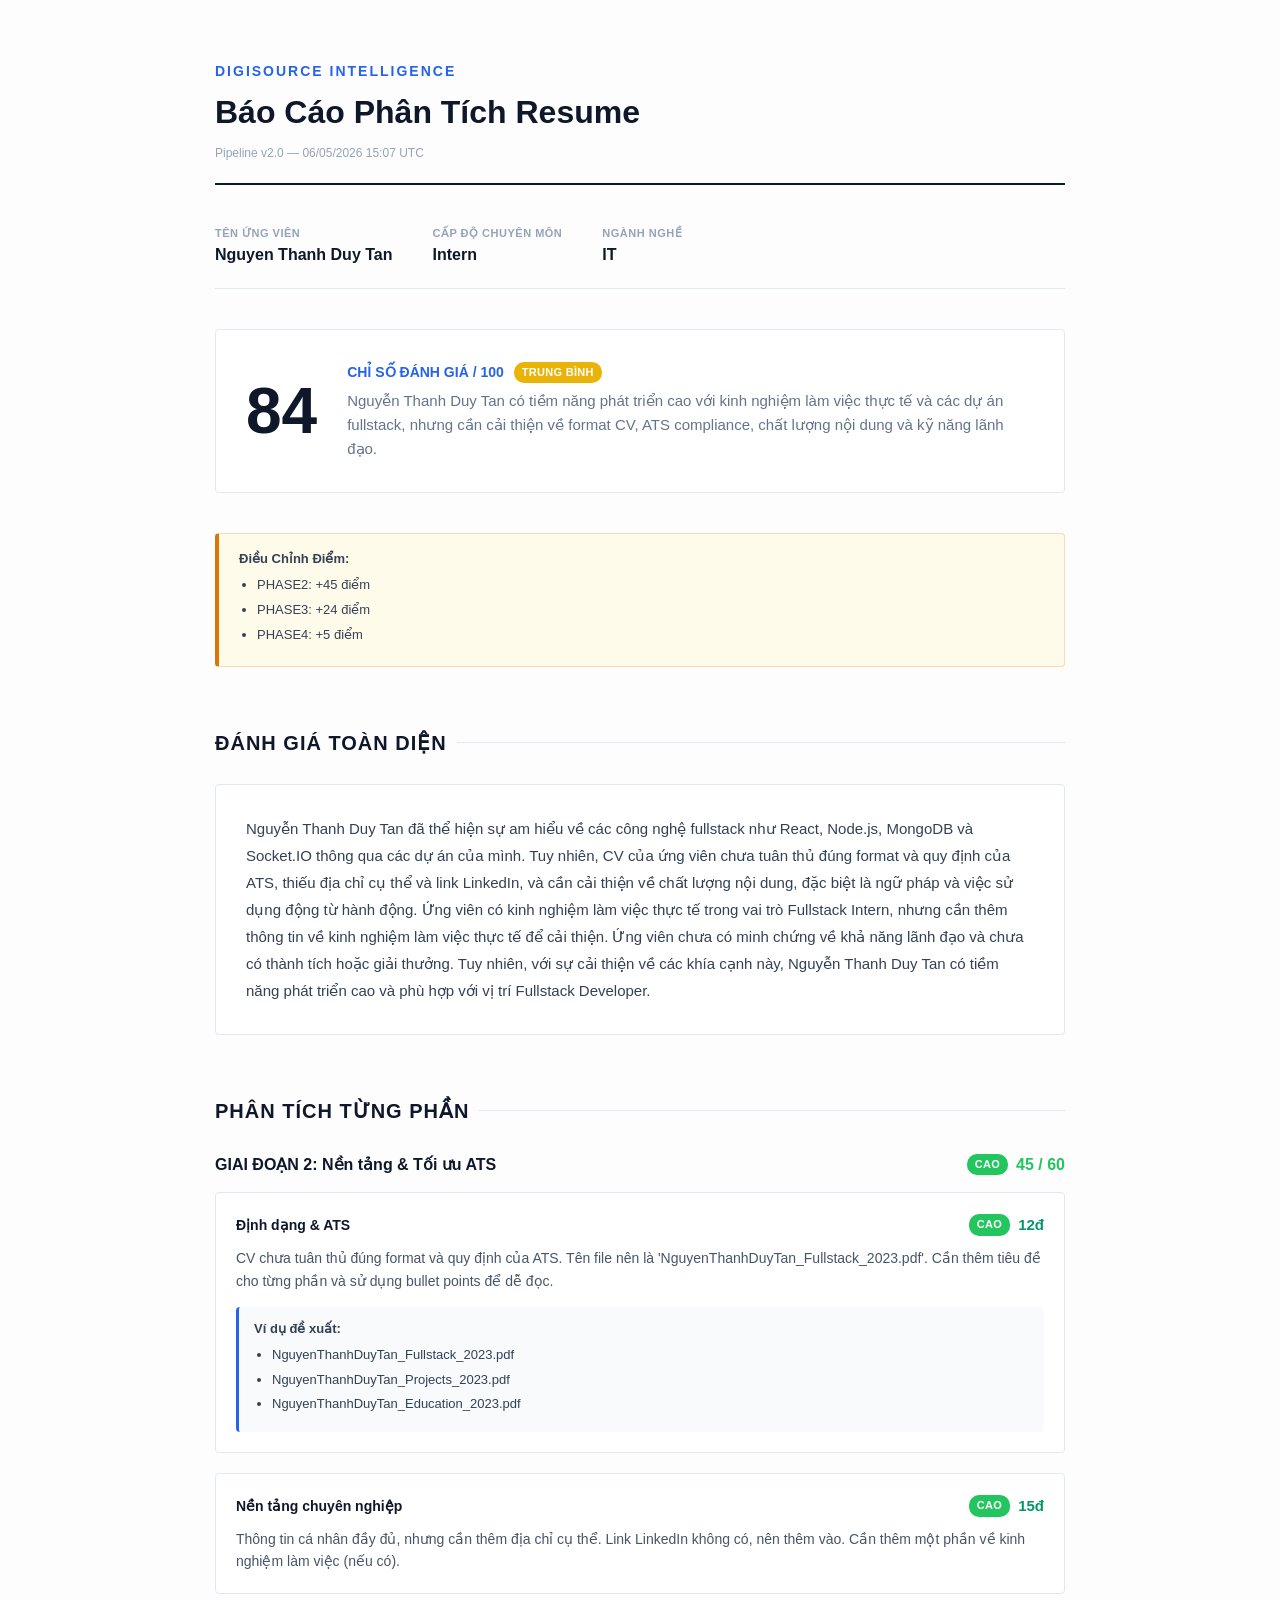
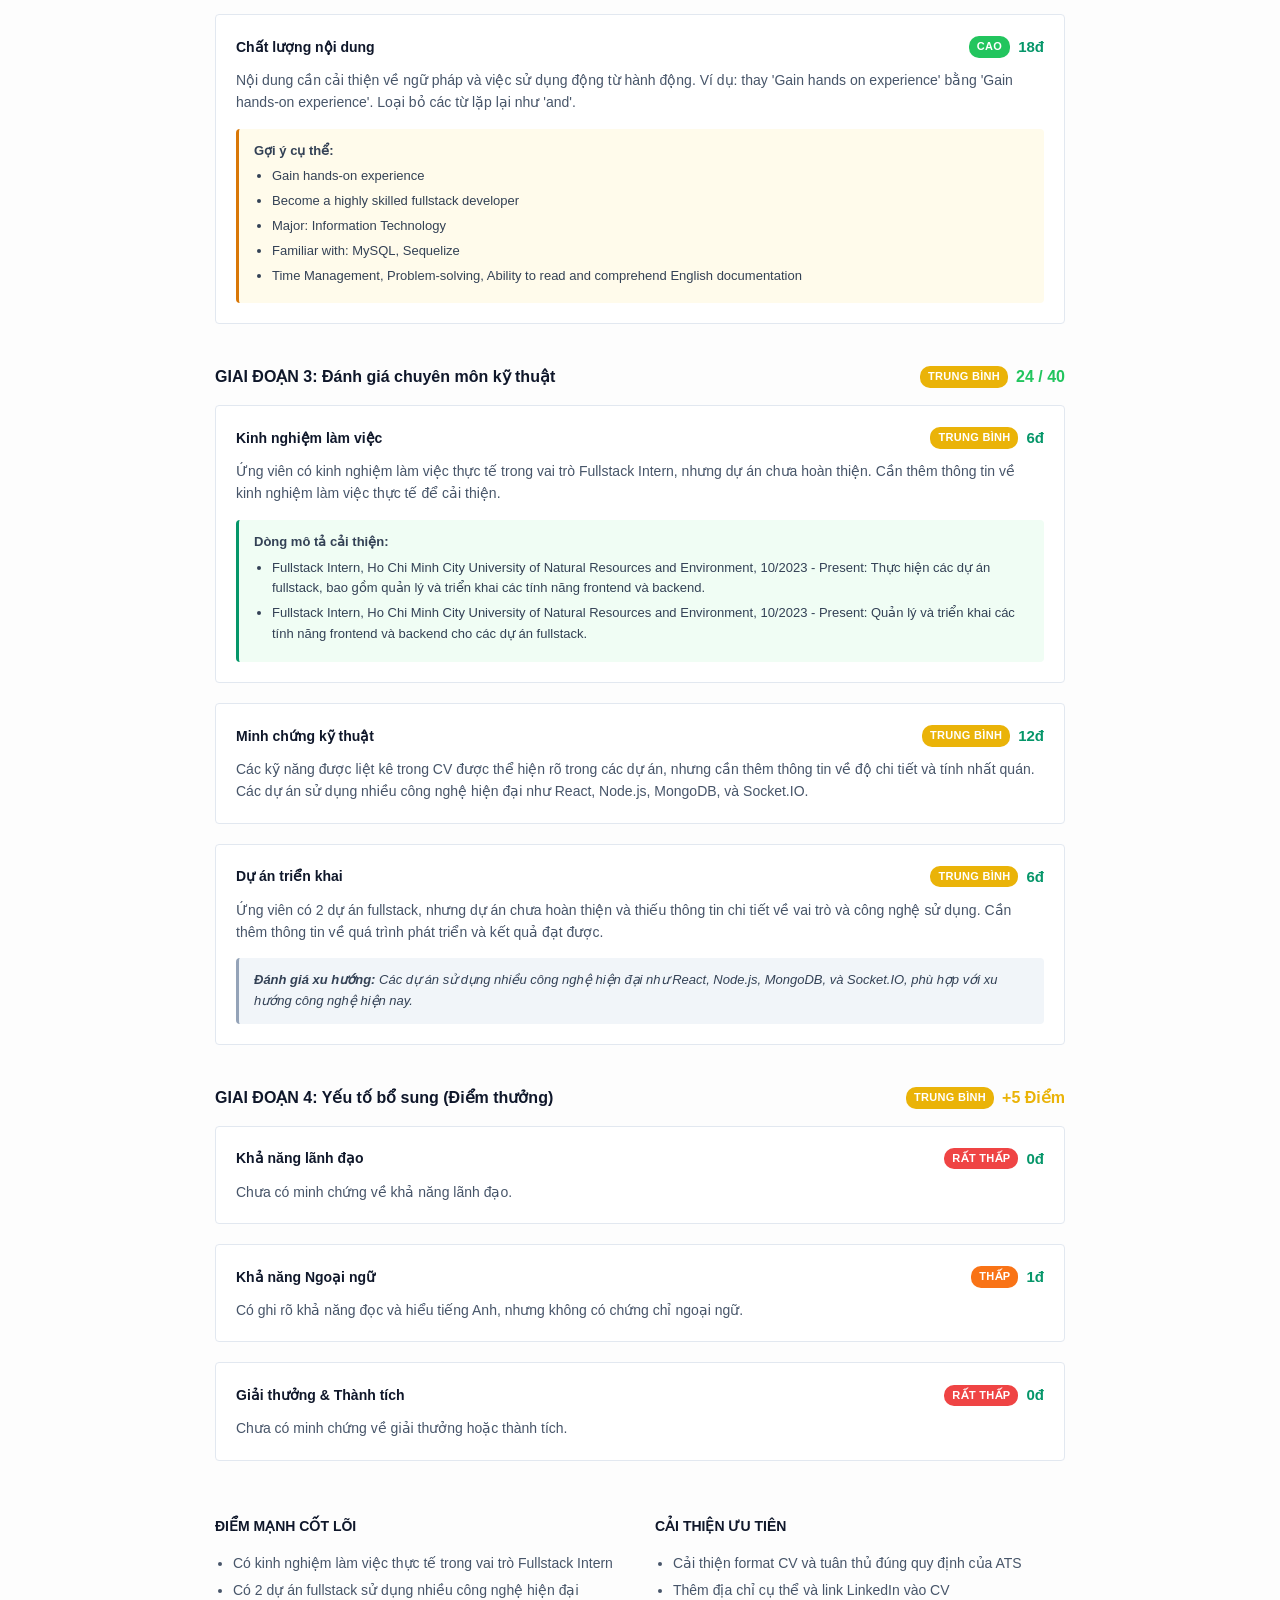
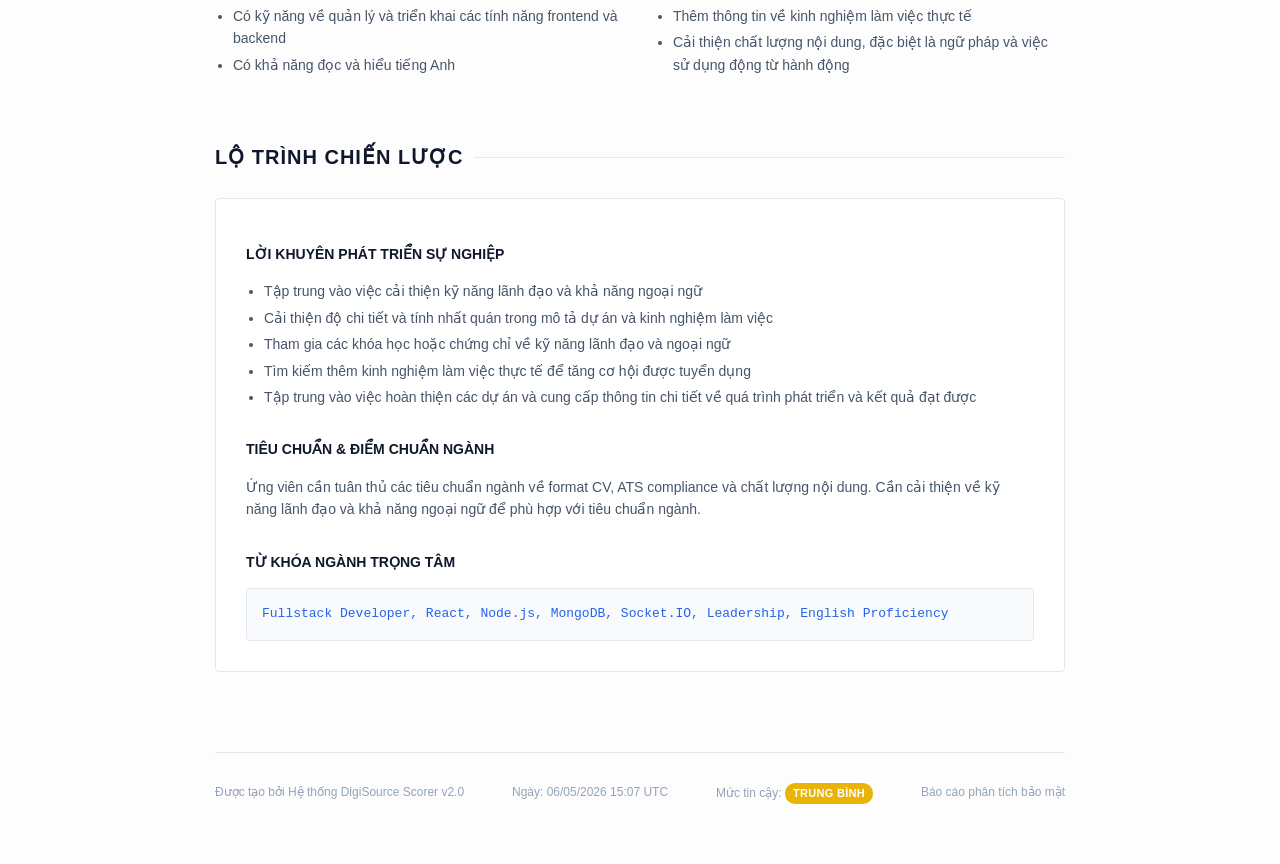
==== commit 85c12004: "download pdf" ====
--- a/backend/data/output/report_output.html
+++ b/backend/data/output/report_output.html
@@ -95,7 +95,7 @@
             <header>
                 <div class="brand">DigiSource Intelligence</div>
                 <div class="report-title">Báo Cáo Phân Tích Resume</div>
-                <div class="report-meta">Pipeline v2.0 — 06/05/2026 14:42 UTC</div>
+                <div class="report-meta">Pipeline v2.0 — 06/05/2026 15:07 UTC</div>
             </header>
 
             <div class="candidate-info">
@@ -114,13 +114,13 @@
             </div>
 
             <div class="score-card">
-                <div class="final-score">86</div>
+                <div class="final-score">84</div>
                 <div class="score-info">
                     <div class="score-status">
                         Chỉ Số Đánh Giá / 100
-                        <span class="confidence-badge" style="background:#22c55e">Cao</span>
-                    </div>
-                    <div class="summary-text">Ứng viên có tiềm năng phát triển và đã tham gia các dự án fullstack, nhưng cần cải thiện kinh nghiệm làm việc thực tế và thời gian thực hiện các dự án.</div>
+                        <span class="confidence-badge" style="background:#eab308">Trung bình</span>
+                    </div>
+                    <div class="summary-text">Nguyễn Thanh Duy Tan có tiềm năng phát triển cao với kinh nghiệm làm việc thực tế và các dự án fullstack, nhưng cần cải thiện về format CV, ATS compliance, chất lượng nội dung và kỹ năng lãnh đạo.</div>
                 </div>
             </div>
 
@@ -128,12 +128,12 @@
             
         <div class="adjustments-note">
             <strong>Điều Chỉnh Điểm:</strong>
-            <ul><li>PHASE2: +45 điểm</li><li>PHASE3: +24 điểm</li><li>PHASE4: +7 điểm</li></ul>
+            <ul><li>PHASE2: +45 điểm</li><li>PHASE3: +24 điểm</li><li>PHASE4: +5 điểm</li></ul>
         </div>
         
             
         <h2>Đánh Giá Toàn Diện</h2>
-        <div style="background: #fff; border: 1px solid var(--border); padding: 30px; border-radius: 4px; margin-bottom: 40px; font-size: 15px; line-height: 1.8; color: #334155; white-space: pre-wrap;">Nguyễn Thanh Duy Tan đã thể hiện tốt về kinh nghiệm và kỹ năng fullstack, nhưng cần cải thiện về format CV, tên file, ngữ pháp và chính tả. Ứng viên đã tham gia các dự án fullstack, bao gồm cả frontend và backend, cho thấy khả năng toàn diện. Tuy nhiên, chưa có minh chứng về khả năng lãnh đạo, ngoại ngữ và giải thưởng. Để cải thiện, ứng viên nên tham gia các dự án thực tế tại công ty, cải thiện kỹ năng viết CV và ngữ pháp tiếng Việt, học thêm về lãnh đạo và tham gia các hoạt động nhóm, cải thiện kỹ năng tiếng Anh và cố gắng nhận giải thưởng hoặc thành tích trong các dự án hoặc hoạt động học thuật. Ứng viên cần tuân theo chuẩn format CV và ngữ pháp tiếng Việt để phù hợp với tiêu chuẩn ngành IT.</div>
+        <div style="background: #fff; border: 1px solid var(--border); padding: 30px; border-radius: 4px; margin-bottom: 40px; font-size: 15px; line-height: 1.8; color: #334155; white-space: pre-wrap;">Nguyễn Thanh Duy Tan đã thể hiện sự am hiểu về các công nghệ fullstack như React, Node.js, MongoDB và Socket.IO thông qua các dự án của mình. Tuy nhiên, CV của ứng viên chưa tuân thủ đúng format và quy định của ATS, thiếu địa chỉ cụ thể và link LinkedIn, và cần cải thiện về chất lượng nội dung, đặc biệt là ngữ pháp và việc sử dụng động từ hành động. Ứng viên có kinh nghiệm làm việc thực tế trong vai trò Fullstack Intern, nhưng cần thêm thông tin về kinh nghiệm làm việc thực tế để cải thiện. Ứng viên chưa có minh chứng về khả năng lãnh đạo và chưa có thành tích hoặc giải thưởng. Tuy nhiên, với sự cải thiện về các khía cạnh này, Nguyễn Thanh Duy Tan có tiềm năng phát triển cao và phù hợp với vị trí Fullstack Developer.</div>
         
 
             <h2>Phân Tích Từng Phần</h2>
@@ -152,34 +152,34 @@
                     <span class="detail-title">Định dạng & ATS</span>
                     <div style="display:flex;align-items:center;gap:8px;">
                         <span class="confidence-badge" style="background:#22c55e">Cao</span>
-                        <span class="detail-score">13đ</span>
-                    </div>
-                </div>
-                <div class="detail-body">
-                    <p>CV hiện tại không tuân theo chuẩn format và có lỗi chính tả. Tên file nên bao gồm tên ứng viên và vị trí ứng tuyển.</p>
-            <div class="example-box"><strong>Ví dụ đề xuất:</strong><ul><li>NguyenThanhDuyTan_Fullstack_Intern.pdf</li><li>TanNguyen234_Fullstack_Intern.pdf</li><li>DuyTan_Fullstack_Intern.pdf</li></ul></div></div></div>
+                        <span class="detail-score">12đ</span>
+                    </div>
+                </div>
+                <div class="detail-body">
+                    <p>CV chưa tuân thủ đúng format và quy định của ATS. Tên file nên là 'NguyenThanhDuyTan_Fullstack_2023.pdf'. Cần thêm tiêu đề cho từng phần và sử dụng bullet points để dễ đọc.</p>
+            <div class="example-box"><strong>Ví dụ đề xuất:</strong><ul><li>NguyenThanhDuyTan_Fullstack_2023.pdf</li><li>NguyenThanhDuyTan_Projects_2023.pdf</li><li>NguyenThanhDuyTan_Education_2023.pdf</li></ul></div></div></div>
             <div class="detail-item">
                 <div class="detail-header">
                     <span class="detail-title">Nền tảng chuyên nghiệp</span>
                     <div style="display:flex;align-items:center;gap:8px;">
-                        <span class="confidence-badge" style="background:#eab308">Trung bình</span>
+                        <span class="confidence-badge" style="background:#22c55e">Cao</span>
                         <span class="detail-score">15đ</span>
                     </div>
                 </div>
                 <div class="detail-body">
-                    <p>CV thiếu địa chỉ cụ thể và không có liên kết LinkedIn. Tuy nhiên, thông tin liên hệ khác đầy đủ.</p>
+                    <p>Thông tin cá nhân đầy đủ, nhưng cần thêm địa chỉ cụ thể. Link LinkedIn không có, nên thêm vào. Cần thêm một phần về kinh nghiệm làm việc (nếu có).</p>
             </div></div>
             <div class="detail-item">
                 <div class="detail-header">
                     <span class="detail-title">Chất lượng nội dung</span>
                     <div style="display:flex;align-items:center;gap:8px;">
                         <span class="confidence-badge" style="background:#22c55e">Cao</span>
-                        <span class="detail-score">17đ</span>
-                    </div>
-                </div>
-                <div class="detail-body">
-                    <p>CV có lỗi chính tả và cần cải thiện về ngữ pháp và sử dụng động từ hành động. Gợi ý từ thay thế được cung cấp.</p>
-            <div class="suggestion-box"><strong>Gợi ý cụ thể:</strong><ul><li>Short-term: Gain hands-on experience and successfully complete an internship at a technology company.</li><li>Long-term: Become a highly skilled fullstack developer.</li><li>Music Streaming: Browse and play songs based on themes and genres.</li><li>User Authentication: Sign up, login, and password recovery.</li><li>Admin Dashboard: Manage topics, songs, user accounts, and admin accounts (CRUD operations).</li><li>Access Control: Role-based access control (RBAC) for admin and user accounts.</li><li>Server-Side Rendering (SSR): Using Pug templates for better performance and SEO.</li><li>Responsive Design: Optimized for all screen sizes using CSS and Bootstrap.</li></ul></div></div></div></div>
+                        <span class="detail-score">18đ</span>
+                    </div>
+                </div>
+                <div class="detail-body">
+                    <p>Nội dung cần cải thiện về ngữ pháp và việc sử dụng động từ hành động. Ví dụ: thay 'Gain hands on experience' bằng 'Gain hands-on experience'. Loại bỏ các từ lặp lại như 'and'.</p>
+            <div class="suggestion-box"><strong>Gợi ý cụ thể:</strong><ul><li>Gain hands-on experience</li><li>Become a highly skilled fullstack developer</li><li>Major: Information Technology</li><li>Familiar with: MySQL, Sequelize</li><li>Time Management, Problem-solving, Ability to read and comprehend English documentation</li></ul></div></div></div></div>
             </div>
 
             <div class="phase-card">
@@ -195,13 +195,13 @@
                 <div class="detail-header">
                     <span class="detail-title">Kinh nghiệm làm việc</span>
                     <div style="display:flex;align-items:center;gap:8px;">
-                        <span class="confidence-badge" style="background:#f97316">Thấp</span>
+                        <span class="confidence-badge" style="background:#eab308">Trung bình</span>
                         <span class="detail-score">6đ</span>
                     </div>
                 </div>
                 <div class="detail-body">
-                    <p>Ứng viên chưa có kinh nghiệm làm việc tại công ty, nhưng đã tham gia các dự án cá nhân. Cần cải thiện kinh nghiệm làm việc thực tế.</p>
-            <div class="improved-box"><strong>Dòng mô tả cải thiện:</strong><ul><li>Thay vì chỉ ghi 'Fullstack Intern', nên mô tả cụ thể hơn về công việc thực hiện: 'Fullstack Intern tại [Tên công ty], thực hiện [Action + Task + Result]'</li></ul></div></div></div>
+                    <p>Ứng viên có kinh nghiệm làm việc thực tế trong vai trò Fullstack Intern, nhưng dự án chưa hoàn thiện. Cần thêm thông tin về kinh nghiệm làm việc thực tế để cải thiện.</p>
+            <div class="improved-box"><strong>Dòng mô tả cải thiện:</strong><ul><li>Fullstack Intern, Ho Chi Minh City University of Natural Resources and Environment, 10/2023 - Present: Thực hiện các dự án fullstack, bao gồm quản lý và triển khai các tính năng frontend và backend.</li><li>Fullstack Intern, Ho Chi Minh City University of Natural Resources and Environment, 10/2023 - Present: Quản lý và triển khai các tính năng frontend và backend cho các dự án fullstack.</li></ul></div></div></div>
             <div class="detail-item">
                 <div class="detail-header">
                     <span class="detail-title">Minh chứng kỹ thuật</span>
@@ -211,7 +211,7 @@
                     </div>
                 </div>
                 <div class="detail-body">
-                    <p>Ứng viên có kỹ năng về nhiều công nghệ fullstack, nhưng cần cải thiện về mặt thời gian thực hiện và sự nhất quán giữa kỹ năng và dự án.</p>
+                    <p>Các kỹ năng được liệt kê trong CV được thể hiện rõ trong các dự án, nhưng cần thêm thông tin về độ chi tiết và tính nhất quán. Các dự án sử dụng nhiều công nghệ hiện đại như React, Node.js, MongoDB, và Socket.IO.</p>
             </div></div>
             <div class="detail-item">
                 <div class="detail-header">
@@ -222,16 +222,16 @@
                     </div>
                 </div>
                 <div class="detail-body">
-                    <p>Các dự án đều liên quan đến fullstack và sử dụng nhiều công nghệ hiện đại, nhưng cần cải thiện về mặt thời gian thực hiện và sự nhất quán giữa kỹ năng và dự án.</p>
-            <div class="era-box"><strong>Đánh giá xu hướng:</strong> Các dự án sử dụng ReactJS, Node.js, MongoDB, và các công nghệ hiện đại khác, phù hợp với xu hướng hiện nay.</div></div></div></div>
+                    <p>Ứng viên có 2 dự án fullstack, nhưng dự án chưa hoàn thiện và thiếu thông tin chi tiết về vai trò và công nghệ sử dụng. Cần thêm thông tin về quá trình phát triển và kết quả đạt được.</p>
+            <div class="era-box"><strong>Đánh giá xu hướng:</strong> Các dự án sử dụng nhiều công nghệ hiện đại như React, Node.js, MongoDB, và Socket.IO, phù hợp với xu hướng công nghệ hiện nay.</div></div></div></div>
             </div>
 
             <div class="phase-card">
                 <div class="phase-header">
                     <span class="phase-title">GIAI ĐOẠN 4: Yếu tố bổ sung (Điểm thưởng)</span>
                     <div class="phase-score">
-                        <span class="confidence-badge" style="background:#22c55e">Cao</span>
-                        <span style="color:#22c55e">+7 Điểm</span>
+                        <span class="confidence-badge" style="background:#eab308">Trung bình</span>
+                        <span style="color:#eab308">+5 Điểm</span>
                     </div>
                 </div>
                 <div class="details-container">
@@ -255,7 +255,7 @@
                     </div>
                 </div>
                 <div class="detail-body">
-                    <p>Có khả năng đọc và hiểu tiếng Anh, nhưng chưa có chứng chỉ ngoại ngữ.</p>
+                    <p>Có ghi rõ khả năng đọc và hiểu tiếng Anh, nhưng không có chứng chỉ ngoại ngữ.</p>
             </div></div>
             <div class="detail-item">
                 <div class="detail-header">
@@ -275,11 +275,11 @@
             <div class="grid-2">
                 <div class="highlight-item">
                     <h3>Điểm Mạnh Cốt Lõi</h3>
-                    <ul><li>Ứng viên có kinh nghiệm làm việc thực tế qua các dự án fullstack.</li><li>Ứng viên có kỹ năng về nhiều công nghệ fullstack, bao gồm ReactJS, Node.js, MongoDB.</li><li>Ứng viên có khả năng đọc và hiểu tiếng Anh.</li></ul>
+                    <ul><li>Có kinh nghiệm làm việc thực tế trong vai trò Fullstack Intern</li><li>Có 2 dự án fullstack sử dụng nhiều công nghệ hiện đại</li><li>Có kỹ năng về quản lý và triển khai các tính năng frontend và backend</li><li>Có khả năng đọc và hiểu tiếng Anh</li></ul>
                 </div>
                 <div class="highlight-item">
                     <h3>Cải Thiện Ưu Tiên</h3>
-                    <ul><li>Cải thiện format CV và tên file theo chuẩn.</li><li>Cải thiện kinh nghiệm làm việc thực tế và thời gian thực hiện các dự án.</li><li>Cải thiện ngữ pháp và chính tả trong CV.</li><li>Cải thiện minh chứng về khả năng lãnh đạo, ngoại ngữ và giải thưởng.</li></ul>
+                    <ul><li>Cải thiện format CV và tuân thủ đúng quy định của ATS</li><li>Thêm địa chỉ cụ thể và link LinkedIn vào CV</li><li>Thêm thông tin về kinh nghiệm làm việc thực tế</li><li>Cải thiện chất lượng nội dung, đặc biệt là ngữ pháp và việc sử dụng động từ hành động</li></ul>
                 </div>
             </div>
 
@@ -287,26 +287,26 @@
             <div style="background: #fff; border: 1px solid var(--border); padding: 30px; border-radius: 4px;">
                 <div class="highlight-item" style="margin-bottom: 30px;">
                     <h3>Lời Khuyên Phát Triển Sự Nghiệp</h3>
-                    <ul><li>Tham gia các dự án thực tế tại công ty để cải thiện kinh nghiệm làm việc.</li><li>Tập trung vào việc cải thiện kỹ năng viết CV và ngữ pháp tiếng Việt.</li><li>Học thêm về lãnh đạo và tham gia các hoạt động nhóm để cải thiện kỹ năng này.</li><li>Cải thiện kỹ năng tiếng Anh thông qua các khóa học hoặc chứng chỉ.</li><li>Cố gắng nhận giải thưởng hoặc thành tích trong các dự án hoặc hoạt động học thuật.</li></ul>
+                    <ul><li>Tập trung vào việc cải thiện kỹ năng lãnh đạo và khả năng ngoại ngữ</li><li>Cải thiện độ chi tiết và tính nhất quán trong mô tả dự án và kinh nghiệm làm việc</li><li>Tham gia các khóa học hoặc chứng chỉ về kỹ năng lãnh đạo và ngoại ngữ</li><li>Tìm kiếm thêm kinh nghiệm làm việc thực tế để tăng cơ hội được tuyển dụng</li><li>Tập trung vào việc hoàn thiện các dự án và cung cấp thông tin chi tiết về quá trình phát triển và kết quả đạt được</li></ul>
                 </div>
 
                 <div class="highlight-item" style="margin-bottom: 30px;">
                     <h3>Tiêu Chuẩn & Điểm Chuẩn Ngành</h3>
-                    <p style="font-size: 14px; color: #475569;">Ứng viên cần tuân theo chuẩn format CV và ngữ pháp tiếng Việt để phù hợp với tiêu chuẩn ngành IT.</p>
+                    <p style="font-size: 14px; color: #475569;">Ứng viên cần tuân thủ các tiêu chuẩn ngành về format CV, ATS compliance và chất lượng nội dung. Cần cải thiện về kỹ năng lãnh đạo và khả năng ngoại ngữ để phù hợp với tiêu chuẩn ngành.</p>
                 </div>
 
                 <div class="highlight-item">
                     <h3>Từ Khóa Ngành Trọng Tâm</h3>
                     <div style="font-size: 13px; font-family: 'JetBrains Mono', monospace; background: #f8fafc; padding: 15px; border: 1px solid var(--border); border-radius: 4px; color: var(--accent);">
-                        Fullstack Developer, ReactJS, Node.js, MongoDB, CRUD Operations, Responsive Design, Server-Side Rendering (SSR)
+                        Fullstack Developer, React, Node.js, MongoDB, Socket.IO, Leadership, English Proficiency
                     </div>
                 </div>
             </div>
 
             <div class="footer-info">
                 <span>Được tạo bởi Hệ thống DigiSource Scorer v2.0</span>
-                <span>Ngày: 06/05/2026 14:42 UTC</span>
-                <span>Mức tin cậy: <span class="confidence-badge" style="background:#22c55e">Cao</span></span>
+                <span>Ngày: 06/05/2026 15:07 UTC</span>
+                <span>Mức tin cậy: <span class="confidence-badge" style="background:#eab308">Trung bình</span></span>
                 <span>Báo cáo phân tích bảo mật</span>
             </div>
         </div>
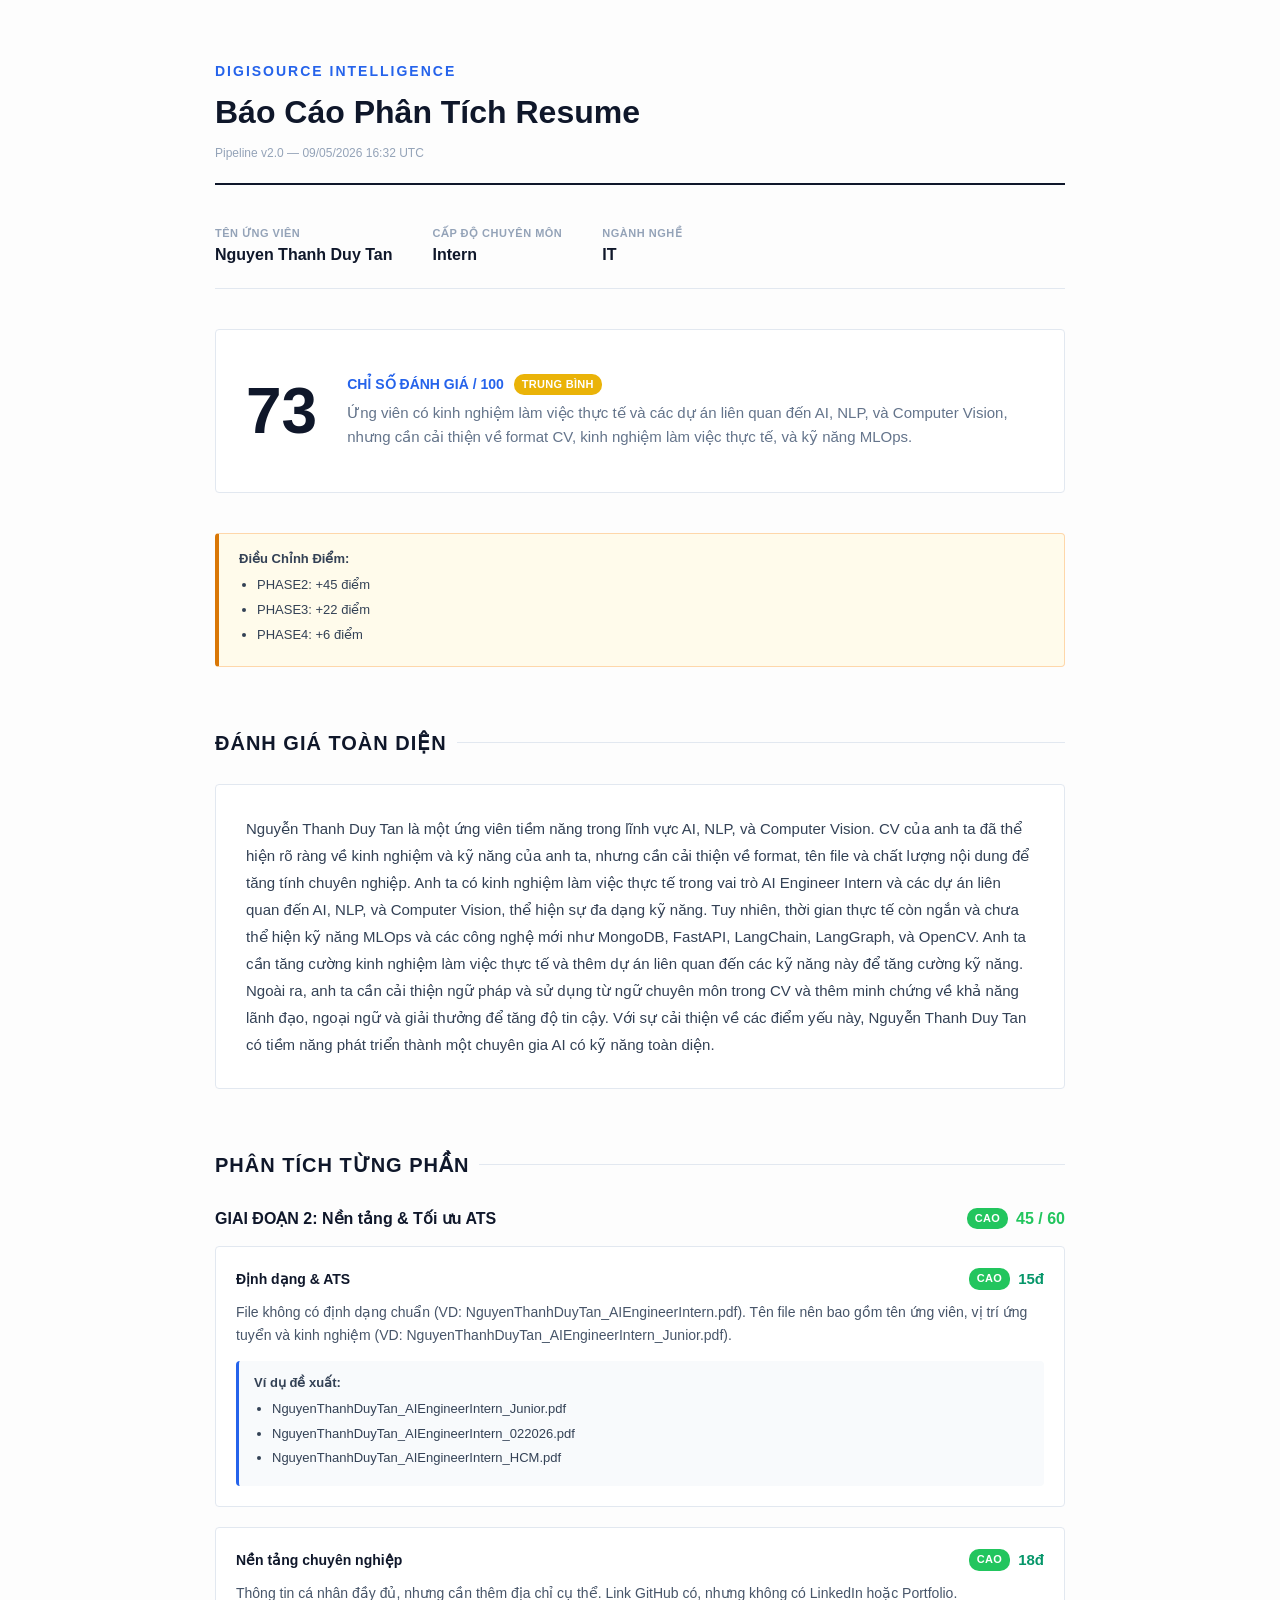
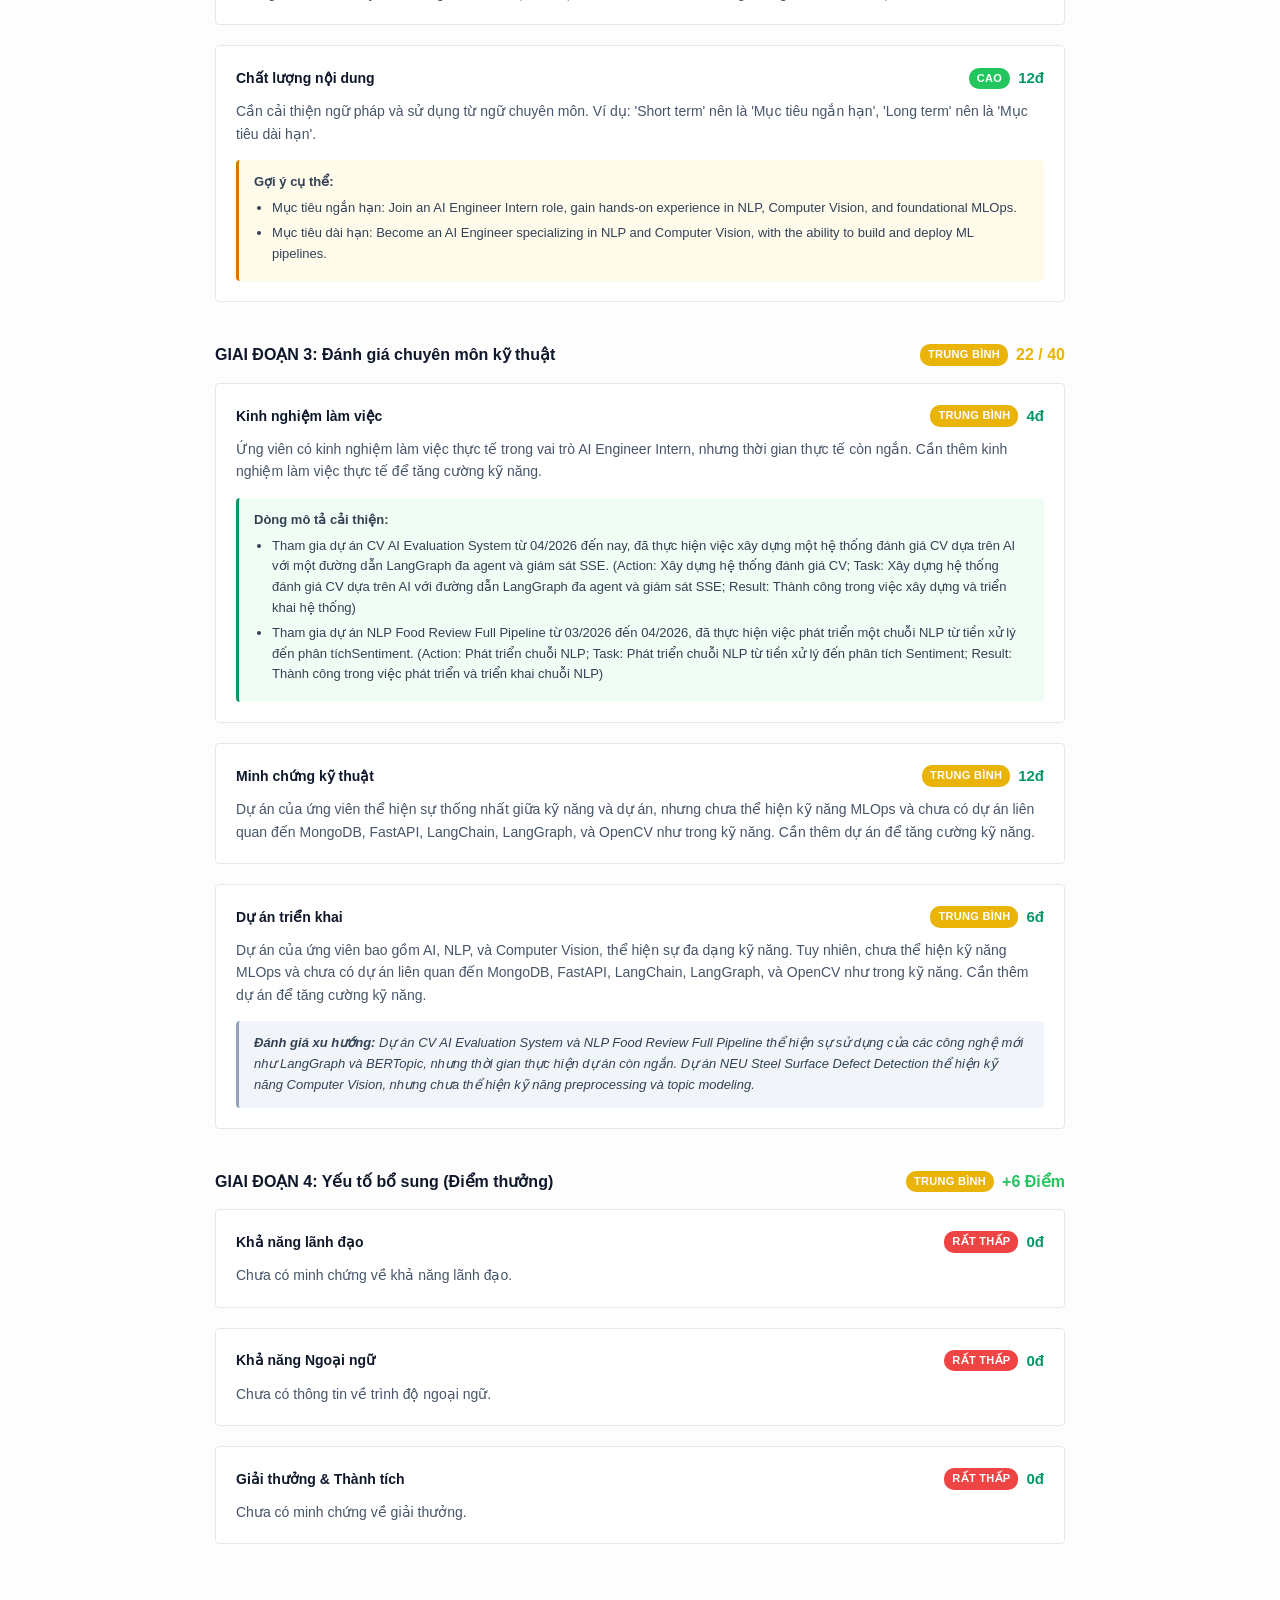
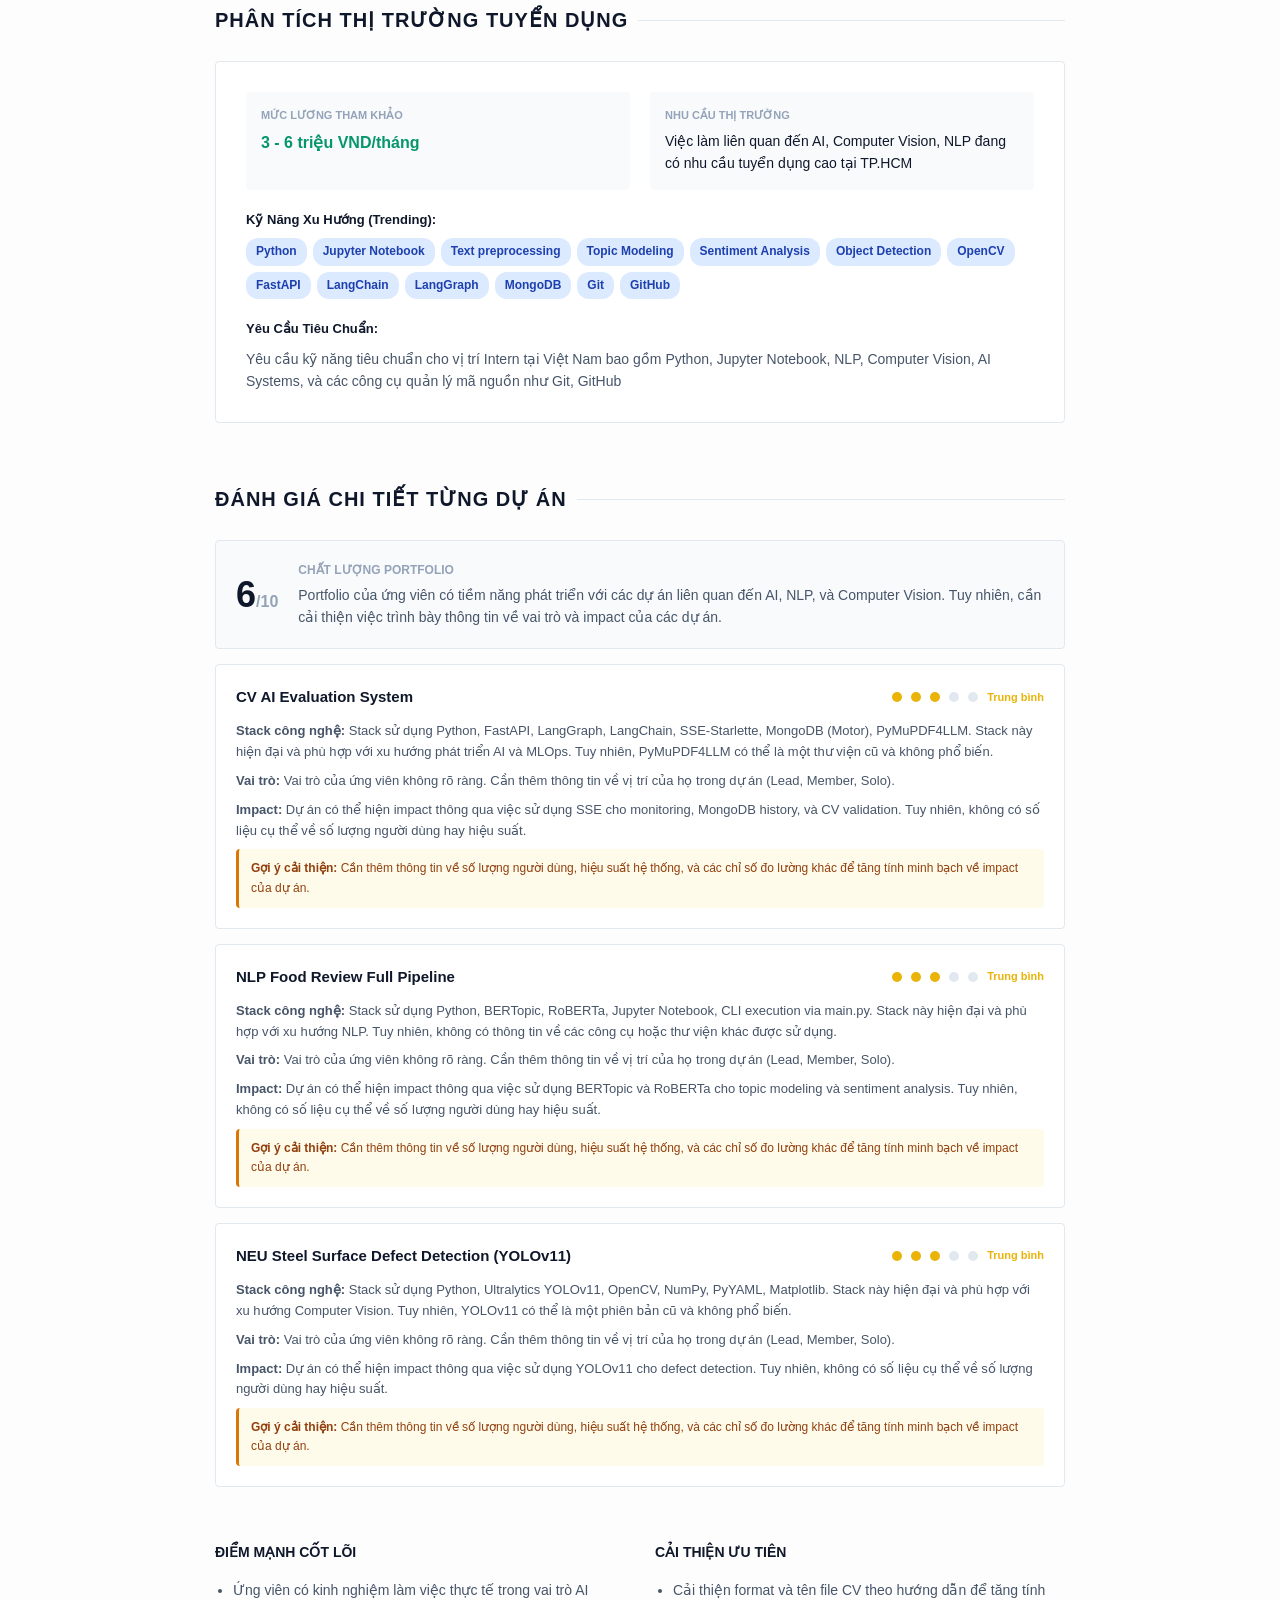
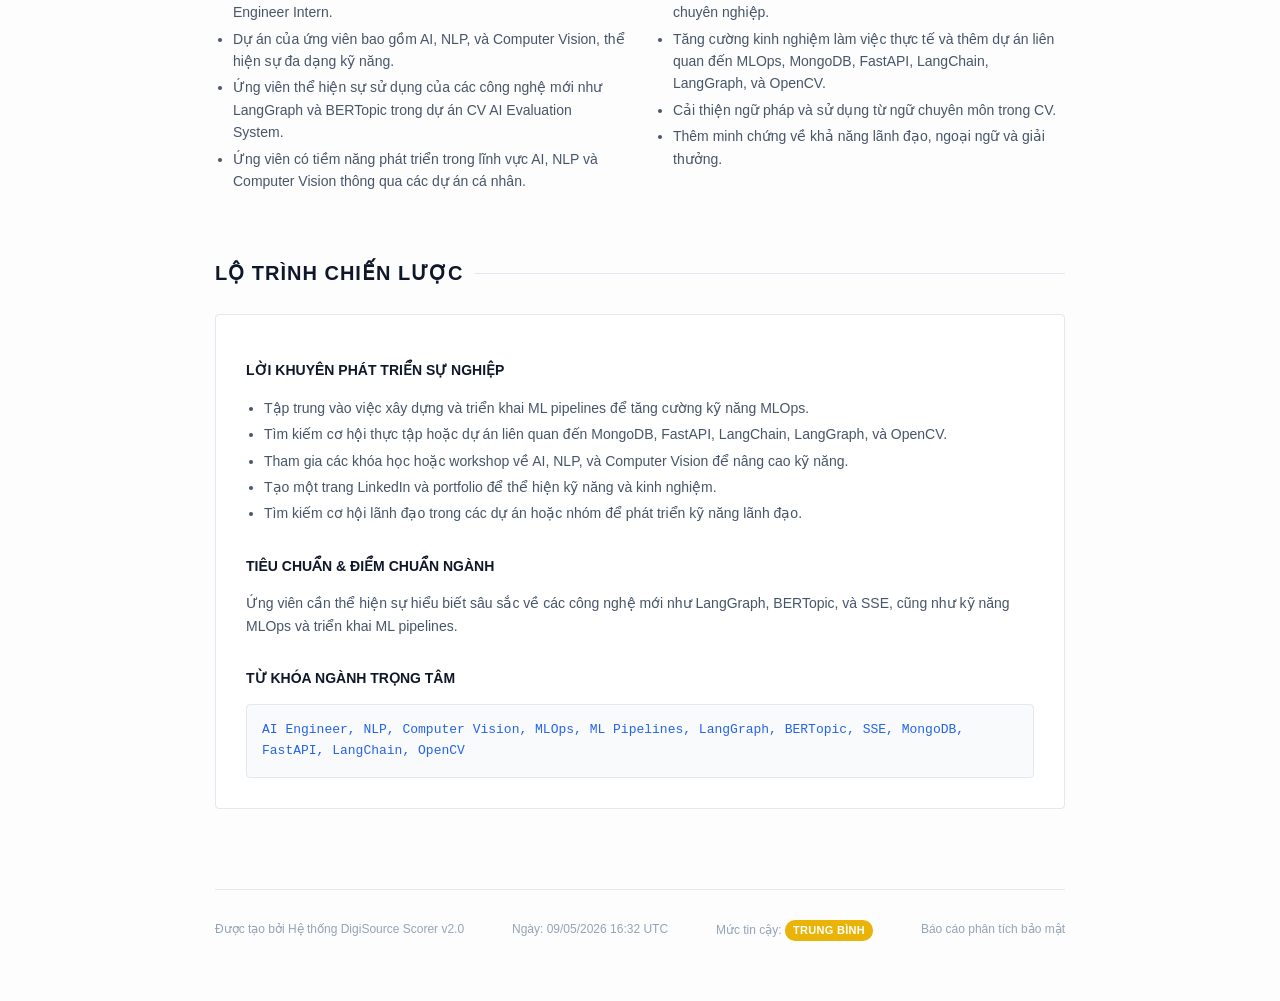
==== commit b5e716e4: "improve output graph and add project analysis node" ====
--- a/backend/data/output/report_output.html
+++ b/backend/data/output/report_output.html
@@ -95,7 +95,7 @@
             <header>
                 <div class="brand">DigiSource Intelligence</div>
                 <div class="report-title">Báo Cáo Phân Tích Resume</div>
-                <div class="report-meta">Pipeline v2.0 — 06/05/2026 15:07 UTC</div>
+                <div class="report-meta">Pipeline v2.0 — 09/05/2026 16:32 UTC</div>
             </header>
 
             <div class="candidate-info">
@@ -114,13 +114,13 @@
             </div>
 
             <div class="score-card">
-                <div class="final-score">84</div>
+                <div class="final-score">73</div>
                 <div class="score-info">
                     <div class="score-status">
                         Chỉ Số Đánh Giá / 100
                         <span class="confidence-badge" style="background:#eab308">Trung bình</span>
                     </div>
-                    <div class="summary-text">Nguyễn Thanh Duy Tan có tiềm năng phát triển cao với kinh nghiệm làm việc thực tế và các dự án fullstack, nhưng cần cải thiện về format CV, ATS compliance, chất lượng nội dung và kỹ năng lãnh đạo.</div>
+                    <div class="summary-text">Ứng viên có kinh nghiệm làm việc thực tế và các dự án liên quan đến AI, NLP, và Computer Vision, nhưng cần cải thiện về format CV, kinh nghiệm làm việc thực tế, và kỹ năng MLOps.</div>
                 </div>
             </div>
 
@@ -128,12 +128,12 @@
             
         <div class="adjustments-note">
             <strong>Điều Chỉnh Điểm:</strong>
-            <ul><li>PHASE2: +45 điểm</li><li>PHASE3: +24 điểm</li><li>PHASE4: +5 điểm</li></ul>
+            <ul><li>PHASE2: +45 điểm</li><li>PHASE3: +22 điểm</li><li>PHASE4: +6 điểm</li></ul>
         </div>
         
             
         <h2>Đánh Giá Toàn Diện</h2>
-        <div style="background: #fff; border: 1px solid var(--border); padding: 30px; border-radius: 4px; margin-bottom: 40px; font-size: 15px; line-height: 1.8; color: #334155; white-space: pre-wrap;">Nguyễn Thanh Duy Tan đã thể hiện sự am hiểu về các công nghệ fullstack như React, Node.js, MongoDB và Socket.IO thông qua các dự án của mình. Tuy nhiên, CV của ứng viên chưa tuân thủ đúng format và quy định của ATS, thiếu địa chỉ cụ thể và link LinkedIn, và cần cải thiện về chất lượng nội dung, đặc biệt là ngữ pháp và việc sử dụng động từ hành động. Ứng viên có kinh nghiệm làm việc thực tế trong vai trò Fullstack Intern, nhưng cần thêm thông tin về kinh nghiệm làm việc thực tế để cải thiện. Ứng viên chưa có minh chứng về khả năng lãnh đạo và chưa có thành tích hoặc giải thưởng. Tuy nhiên, với sự cải thiện về các khía cạnh này, Nguyễn Thanh Duy Tan có tiềm năng phát triển cao và phù hợp với vị trí Fullstack Developer.</div>
+        <div style="background: #fff; border: 1px solid var(--border); padding: 30px; border-radius: 4px; margin-bottom: 40px; font-size: 15px; line-height: 1.8; color: #334155; white-space: pre-wrap;">Nguyễn Thanh Duy Tan là một ứng viên tiềm năng trong lĩnh vực AI, NLP, và Computer Vision. CV của anh ta đã thể hiện rõ ràng về kinh nghiệm và kỹ năng của anh ta, nhưng cần cải thiện về format, tên file và chất lượng nội dung để tăng tính chuyên nghiệp. Anh ta có kinh nghiệm làm việc thực tế trong vai trò AI Engineer Intern và các dự án liên quan đến AI, NLP, và Computer Vision, thể hiện sự đa dạng kỹ năng. Tuy nhiên, thời gian thực tế còn ngắn và chưa thể hiện kỹ năng MLOps và các công nghệ mới như MongoDB, FastAPI, LangChain, LangGraph, và OpenCV. Anh ta cần tăng cường kinh nghiệm làm việc thực tế và thêm dự án liên quan đến các kỹ năng này để tăng cường kỹ năng. Ngoài ra, anh ta cần cải thiện ngữ pháp và sử dụng từ ngữ chuyên môn trong CV và thêm minh chứng về khả năng lãnh đạo, ngoại ngữ và giải thưởng để tăng độ tin cậy. Với sự cải thiện về các điểm yếu này, Nguyễn Thanh Duy Tan có tiềm năng phát triển thành một chuyên gia AI có kỹ năng toàn diện.</div>
         
 
             <h2>Phân Tích Từng Phần</h2>
@@ -152,34 +152,34 @@
                     <span class="detail-title">Định dạng & ATS</span>
                     <div style="display:flex;align-items:center;gap:8px;">
                         <span class="confidence-badge" style="background:#22c55e">Cao</span>
-                        <span class="detail-score">12đ</span>
-                    </div>
-                </div>
-                <div class="detail-body">
-                    <p>CV chưa tuân thủ đúng format và quy định của ATS. Tên file nên là 'NguyenThanhDuyTan_Fullstack_2023.pdf'. Cần thêm tiêu đề cho từng phần và sử dụng bullet points để dễ đọc.</p>
-            <div class="example-box"><strong>Ví dụ đề xuất:</strong><ul><li>NguyenThanhDuyTan_Fullstack_2023.pdf</li><li>NguyenThanhDuyTan_Projects_2023.pdf</li><li>NguyenThanhDuyTan_Education_2023.pdf</li></ul></div></div></div>
+                        <span class="detail-score">15đ</span>
+                    </div>
+                </div>
+                <div class="detail-body">
+                    <p>File không có định dạng chuẩn (VD: NguyenThanhDuyTan_AIEngineerIntern.pdf). Tên file nên bao gồm tên ứng viên, vị trí ứng tuyển và kinh nghiệm (VD: NguyenThanhDuyTan_AIEngineerIntern_Junior.pdf).</p>
+            <div class="example-box"><strong>Ví dụ đề xuất:</strong><ul><li>NguyenThanhDuyTan_AIEngineerIntern_Junior.pdf</li><li>NguyenThanhDuyTan_AIEngineerIntern_022026.pdf</li><li>NguyenThanhDuyTan_AIEngineerIntern_HCM.pdf</li></ul></div></div></div>
             <div class="detail-item">
                 <div class="detail-header">
                     <span class="detail-title">Nền tảng chuyên nghiệp</span>
-                    <div style="display:flex;align-items:center;gap:8px;">
-                        <span class="confidence-badge" style="background:#22c55e">Cao</span>
-                        <span class="detail-score">15đ</span>
-                    </div>
-                </div>
-                <div class="detail-body">
-                    <p>Thông tin cá nhân đầy đủ, nhưng cần thêm địa chỉ cụ thể. Link LinkedIn không có, nên thêm vào. Cần thêm một phần về kinh nghiệm làm việc (nếu có).</p>
-            </div></div>
-            <div class="detail-item">
-                <div class="detail-header">
-                    <span class="detail-title">Chất lượng nội dung</span>
                     <div style="display:flex;align-items:center;gap:8px;">
                         <span class="confidence-badge" style="background:#22c55e">Cao</span>
                         <span class="detail-score">18đ</span>
                     </div>
                 </div>
                 <div class="detail-body">
-                    <p>Nội dung cần cải thiện về ngữ pháp và việc sử dụng động từ hành động. Ví dụ: thay 'Gain hands on experience' bằng 'Gain hands-on experience'. Loại bỏ các từ lặp lại như 'and'.</p>
-            <div class="suggestion-box"><strong>Gợi ý cụ thể:</strong><ul><li>Gain hands-on experience</li><li>Become a highly skilled fullstack developer</li><li>Major: Information Technology</li><li>Familiar with: MySQL, Sequelize</li><li>Time Management, Problem-solving, Ability to read and comprehend English documentation</li></ul></div></div></div></div>
+                    <p>Thông tin cá nhân đầy đủ, nhưng cần thêm địa chỉ cụ thể. Link GitHub có, nhưng không có LinkedIn hoặc Portfolio.</p>
+            </div></div>
+            <div class="detail-item">
+                <div class="detail-header">
+                    <span class="detail-title">Chất lượng nội dung</span>
+                    <div style="display:flex;align-items:center;gap:8px;">
+                        <span class="confidence-badge" style="background:#22c55e">Cao</span>
+                        <span class="detail-score">12đ</span>
+                    </div>
+                </div>
+                <div class="detail-body">
+                    <p>Cần cải thiện ngữ pháp và sử dụng từ ngữ chuyên môn. Ví dụ: 'Short term' nên là 'Mục tiêu ngắn hạn', 'Long term' nên là 'Mục tiêu dài hạn'.</p>
+            <div class="suggestion-box"><strong>Gợi ý cụ thể:</strong><ul><li>Mục tiêu ngắn hạn: Join an AI Engineer Intern role, gain hands-on experience in NLP, Computer Vision, and foundational MLOps.</li><li>Mục tiêu dài hạn: Become an AI Engineer specializing in NLP and Computer Vision, with the ability to build and deploy ML pipelines.</li></ul></div></div></div></div>
             </div>
 
             <div class="phase-card">
@@ -187,7 +187,7 @@
                     <span class="phase-title">GIAI ĐOẠN 3: Đánh giá chuyên môn kỹ thuật</span>
                     <div class="phase-score">
                         <span class="confidence-badge" style="background:#eab308">Trung bình</span>
-                        <span style="color:#22c55e">24 / 40</span>
+                        <span style="color:#eab308">22 / 40</span>
                     </div>
                 </div>
                 <div class="details-container">
@@ -196,34 +196,34 @@
                     <span class="detail-title">Kinh nghiệm làm việc</span>
                     <div style="display:flex;align-items:center;gap:8px;">
                         <span class="confidence-badge" style="background:#eab308">Trung bình</span>
+                        <span class="detail-score">4đ</span>
+                    </div>
+                </div>
+                <div class="detail-body">
+                    <p>Ứng viên có kinh nghiệm làm việc thực tế trong vai trò AI Engineer Intern, nhưng thời gian thực tế còn ngắn. Cần thêm kinh nghiệm làm việc thực tế để tăng cường kỹ năng.</p>
+            <div class="improved-box"><strong>Dòng mô tả cải thiện:</strong><ul><li>Tham gia dự án CV AI Evaluation System từ 04/2026 đến nay, đã thực hiện việc xây dựng một hệ thống đánh giá CV dựa trên AI với một đường dẫn LangGraph đa agent và giám sát SSE. (Action: Xây dựng hệ thống đánh giá CV; Task: Xây dựng hệ thống đánh giá CV dựa trên AI với đường dẫn LangGraph đa agent và giám sát SSE; Result: Thành công trong việc xây dựng và triển khai hệ thống)</li><li>Tham gia dự án NLP Food Review Full Pipeline từ 03/2026 đến 04/2026, đã thực hiện việc phát triển một chuỗi NLP từ tiền xử lý đến phân tíchSentiment. (Action: Phát triển chuỗi NLP; Task: Phát triển chuỗi NLP từ tiền xử lý đến phân tích Sentiment; Result: Thành công trong việc phát triển và triển khai chuỗi NLP)</li></ul></div></div></div>
+            <div class="detail-item">
+                <div class="detail-header">
+                    <span class="detail-title">Minh chứng kỹ thuật</span>
+                    <div style="display:flex;align-items:center;gap:8px;">
+                        <span class="confidence-badge" style="background:#eab308">Trung bình</span>
+                        <span class="detail-score">12đ</span>
+                    </div>
+                </div>
+                <div class="detail-body">
+                    <p>Dự án của ứng viên thể hiện sự thống nhất giữa kỹ năng và dự án, nhưng chưa thể hiện kỹ năng MLOps và chưa có dự án liên quan đến MongoDB, FastAPI, LangChain, LangGraph, và OpenCV như trong kỹ năng. Cần thêm dự án để tăng cường kỹ năng.</p>
+            </div></div>
+            <div class="detail-item">
+                <div class="detail-header">
+                    <span class="detail-title">Dự án triển khai</span>
+                    <div style="display:flex;align-items:center;gap:8px;">
+                        <span class="confidence-badge" style="background:#eab308">Trung bình</span>
                         <span class="detail-score">6đ</span>
                     </div>
                 </div>
                 <div class="detail-body">
-                    <p>Ứng viên có kinh nghiệm làm việc thực tế trong vai trò Fullstack Intern, nhưng dự án chưa hoàn thiện. Cần thêm thông tin về kinh nghiệm làm việc thực tế để cải thiện.</p>
-            <div class="improved-box"><strong>Dòng mô tả cải thiện:</strong><ul><li>Fullstack Intern, Ho Chi Minh City University of Natural Resources and Environment, 10/2023 - Present: Thực hiện các dự án fullstack, bao gồm quản lý và triển khai các tính năng frontend và backend.</li><li>Fullstack Intern, Ho Chi Minh City University of Natural Resources and Environment, 10/2023 - Present: Quản lý và triển khai các tính năng frontend và backend cho các dự án fullstack.</li></ul></div></div></div>
-            <div class="detail-item">
-                <div class="detail-header">
-                    <span class="detail-title">Minh chứng kỹ thuật</span>
-                    <div style="display:flex;align-items:center;gap:8px;">
-                        <span class="confidence-badge" style="background:#eab308">Trung bình</span>
-                        <span class="detail-score">12đ</span>
-                    </div>
-                </div>
-                <div class="detail-body">
-                    <p>Các kỹ năng được liệt kê trong CV được thể hiện rõ trong các dự án, nhưng cần thêm thông tin về độ chi tiết và tính nhất quán. Các dự án sử dụng nhiều công nghệ hiện đại như React, Node.js, MongoDB, và Socket.IO.</p>
-            </div></div>
-            <div class="detail-item">
-                <div class="detail-header">
-                    <span class="detail-title">Dự án triển khai</span>
-                    <div style="display:flex;align-items:center;gap:8px;">
-                        <span class="confidence-badge" style="background:#eab308">Trung bình</span>
-                        <span class="detail-score">6đ</span>
-                    </div>
-                </div>
-                <div class="detail-body">
-                    <p>Ứng viên có 2 dự án fullstack, nhưng dự án chưa hoàn thiện và thiếu thông tin chi tiết về vai trò và công nghệ sử dụng. Cần thêm thông tin về quá trình phát triển và kết quả đạt được.</p>
-            <div class="era-box"><strong>Đánh giá xu hướng:</strong> Các dự án sử dụng nhiều công nghệ hiện đại như React, Node.js, MongoDB, và Socket.IO, phù hợp với xu hướng công nghệ hiện nay.</div></div></div></div>
+                    <p>Dự án của ứng viên bao gồm AI, NLP, và Computer Vision, thể hiện sự đa dạng kỹ năng. Tuy nhiên, chưa thể hiện kỹ năng MLOps và chưa có dự án liên quan đến MongoDB, FastAPI, LangChain, LangGraph, và OpenCV như trong kỹ năng. Cần thêm dự án để tăng cường kỹ năng.</p>
+            <div class="era-box"><strong>Đánh giá xu hướng:</strong> Dự án CV AI Evaluation System và NLP Food Review Full Pipeline thể hiện sự sử dụng của các công nghệ mới như LangGraph và BERTopic, nhưng thời gian thực hiện dự án còn ngắn. Dự án NEU Steel Surface Defect Detection thể hiện kỹ năng Computer Vision, nhưng chưa thể hiện kỹ năng preprocessing và topic modeling.</div></div></div></div>
             </div>
 
             <div class="phase-card">
@@ -231,7 +231,7 @@
                     <span class="phase-title">GIAI ĐOẠN 4: Yếu tố bổ sung (Điểm thưởng)</span>
                     <div class="phase-score">
                         <span class="confidence-badge" style="background:#eab308">Trung bình</span>
-                        <span style="color:#eab308">+5 Điểm</span>
+                        <span style="color:#22c55e">+6 Điểm</span>
                     </div>
                 </div>
                 <div class="details-container">
@@ -250,36 +250,136 @@
                 <div class="detail-header">
                     <span class="detail-title">Khả năng Ngoại ngữ</span>
                     <div style="display:flex;align-items:center;gap:8px;">
-                        <span class="confidence-badge" style="background:#f97316">Thấp</span>
-                        <span class="detail-score">1đ</span>
-                    </div>
-                </div>
-                <div class="detail-body">
-                    <p>Có ghi rõ khả năng đọc và hiểu tiếng Anh, nhưng không có chứng chỉ ngoại ngữ.</p>
-            </div></div>
-            <div class="detail-item">
-                <div class="detail-header">
-                    <span class="detail-title">Giải thưởng & Thành tích</span>
-                    <div style="display:flex;align-items:center;gap:8px;">
                         <span class="confidence-badge" style="background:#ef4444">Rất thấp</span>
                         <span class="detail-score">0đ</span>
                     </div>
                 </div>
                 <div class="detail-body">
-                    <p>Chưa có minh chứng về giải thưởng hoặc thành tích.</p>
+                    <p>Chưa có thông tin về trình độ ngoại ngữ.</p>
+            </div></div>
+            <div class="detail-item">
+                <div class="detail-header">
+                    <span class="detail-title">Giải thưởng & Thành tích</span>
+                    <div style="display:flex;align-items:center;gap:8px;">
+                        <span class="confidence-badge" style="background:#ef4444">Rất thấp</span>
+                        <span class="detail-score">0đ</span>
+                    </div>
+                </div>
+                <div class="detail-body">
+                    <p>Chưa có minh chứng về giải thưởng.</p>
             </div></div></div>
             </div>
 
             
+            
+        <h2>Phân Tích Thị Trường Tuyển Dụng</h2>
+        <div style="background: #fff; border: 1px solid var(--border); padding: 30px; border-radius: 4px; margin-bottom: 40px;">
+            <div style="display: grid; grid-template-columns: 1fr 1fr; gap: 20px; margin-bottom: 20px;">
+                <div style="background: #f8fafc; padding: 15px; border-radius: 4px;">
+                    <div style="font-size: 11px; text-transform: uppercase; color: #94a3b8; font-weight: 700; margin-bottom: 5px;">Mức Lương Tham Khảo</div>
+                    <div style="font-size: 16px; font-weight: 700; color: #059669;">3 - 6 triệu VND/tháng</div>
+                </div>
+                <div style="background: #f8fafc; padding: 15px; border-radius: 4px;">
+                    <div style="font-size: 11px; text-transform: uppercase; color: #94a3b8; font-weight: 700; margin-bottom: 5px;">Nhu Cầu Thị Trường</div>
+                    <div style="font-size: 14px; color: var(--primary);">Việc làm liên quan đến AI, Computer Vision, NLP đang có nhu cầu tuyển dụng cao tại TP.HCM</div>
+                </div>
+            </div>
+            <div style="margin-bottom: 20px;">
+                <div style="font-size: 13px; font-weight: 700; color: var(--primary); margin-bottom: 8px;">Kỹ Năng Xu Hướng (Trending):</div>
+                <div class="skill-tags"><span class="skill-tag skill-bonus">Python</span><span class="skill-tag skill-bonus">Jupyter Notebook</span><span class="skill-tag skill-bonus">Text preprocessing</span><span class="skill-tag skill-bonus">Topic Modeling</span><span class="skill-tag skill-bonus">Sentiment Analysis</span><span class="skill-tag skill-bonus">Object Detection</span><span class="skill-tag skill-bonus">OpenCV</span><span class="skill-tag skill-bonus">FastAPI</span><span class="skill-tag skill-bonus">LangChain</span><span class="skill-tag skill-bonus">LangGraph</span><span class="skill-tag skill-bonus">MongoDB</span><span class="skill-tag skill-bonus">Git</span><span class="skill-tag skill-bonus">GitHub</span></div>
+            </div>
+            <div>
+                <div style="font-size: 13px; font-weight: 700; color: var(--primary); margin-bottom: 8px;">Yêu Cầu Tiêu Chuẩn:</div>
+                <div style="font-size: 14px; color: #475569; line-height: 1.6;">Yêu cầu kỹ năng tiêu chuẩn cho vị trí Intern tại Việt Nam bao gồm Python, Jupyter Notebook, NLP, Computer Vision, AI Systems, và các công cụ quản lý mã nguồn như Git, GitHub</div>
+            </div>
+        </div>
+        
+            
+        <h2>Đánh Giá Chi Tiết Từng Dự Án</h2>
+        <div style="background:#f8fafc;border:1px solid var(--border);padding:20px;border-radius:4px;margin-bottom:15px;display:flex;align-items:center;gap:20px;">
+            <div style="font-size:36px;font-weight:900;color:var(--primary);">6<span style="font-size:16px;color:#94a3b8;">/10</span></div>
+            <div style="flex:1;">
+                <div style="font-size:12px;text-transform:uppercase;color:#94a3b8;font-weight:700;">Chất Lượng Portfolio</div>
+                <div style="font-size:14px;color:#475569;margin-top:3px;">Portfolio của ứng viên có tiềm năng phát triển với các dự án liên quan đến AI, NLP, và Computer Vision. Tuy nhiên, cần cải thiện việc trình bày thông tin về vai trò và impact của các dự án.</div>
+            </div>
+        </div>
+        
+            <div style="background:#fff;border:1px solid var(--border);padding:20px;border-radius:4px;margin-bottom:15px;">
+                <div style="display:flex;justify-content:space-between;align-items:center;margin-bottom:12px;">
+                    <h4 style="margin:0;color:var(--primary);font-size:15px;">CV AI Evaluation System</h4>
+                    <div style="display:flex;align-items:center;gap:6px;">
+                        <span style="display:inline-block;width:10px;height:10px;border-radius:50%;background:#eab308;margin-right:3px;"></span><span style="display:inline-block;width:10px;height:10px;border-radius:50%;background:#eab308;margin-right:3px;"></span><span style="display:inline-block;width:10px;height:10px;border-radius:50%;background:#eab308;margin-right:3px;"></span><span style="display:inline-block;width:10px;height:10px;border-radius:50%;background:#e2e8f0;margin-right:3px;"></span><span style="display:inline-block;width:10px;height:10px;border-radius:50%;background:#e2e8f0;margin-right:3px;"></span>
+                        <span style="font-size:11px;color:#eab308;font-weight:700;">Trung bình</span>
+                    </div>
+                </div>
+                <div style="font-size:13px;color:#475569;margin-bottom:8px;">
+                    <strong>Stack công nghệ:</strong> Stack sử dụng Python, FastAPI, LangGraph, LangChain, SSE-Starlette, MongoDB (Motor), PyMuPDF4LLM. Stack này hiện đại và phù hợp với xu hướng phát triển AI và MLOps. Tuy nhiên, PyMuPDF4LLM có thể là một thư viện cũ và không phổ biến.
+                </div>
+                <div style="font-size:13px;color:#475569;margin-bottom:8px;">
+                    <strong>Vai trò:</strong> Vai trò của ứng viên không rõ ràng. Cần thêm thông tin về vị trí của họ trong dự án (Lead, Member, Solo).
+                </div>
+                <div style="font-size:13px;color:#475569;margin-bottom:8px;">
+                    <strong>Impact:</strong> Dự án có thể hiện impact thông qua việc sử dụng SSE cho monitoring, MongoDB history, và CV validation. Tuy nhiên, không có số liệu cụ thể về số lượng người dùng hay hiệu suất.
+                </div>
+                <div style="background:#fffbeb;border-left:3px solid var(--warning);padding:10px 12px;border-radius:4px;font-size:12px;color:#92400e;">
+                    <strong>Gợi ý cải thiện:</strong> Cần thêm thông tin về số lượng người dùng, hiệu suất hệ thống, và các chỉ số đo lường khác để tăng tính minh bạch về impact của dự án.
+                </div>
+            </div>
+            
+            <div style="background:#fff;border:1px solid var(--border);padding:20px;border-radius:4px;margin-bottom:15px;">
+                <div style="display:flex;justify-content:space-between;align-items:center;margin-bottom:12px;">
+                    <h4 style="margin:0;color:var(--primary);font-size:15px;">NLP Food Review Full Pipeline</h4>
+                    <div style="display:flex;align-items:center;gap:6px;">
+                        <span style="display:inline-block;width:10px;height:10px;border-radius:50%;background:#eab308;margin-right:3px;"></span><span style="display:inline-block;width:10px;height:10px;border-radius:50%;background:#eab308;margin-right:3px;"></span><span style="display:inline-block;width:10px;height:10px;border-radius:50%;background:#eab308;margin-right:3px;"></span><span style="display:inline-block;width:10px;height:10px;border-radius:50%;background:#e2e8f0;margin-right:3px;"></span><span style="display:inline-block;width:10px;height:10px;border-radius:50%;background:#e2e8f0;margin-right:3px;"></span>
+                        <span style="font-size:11px;color:#eab308;font-weight:700;">Trung bình</span>
+                    </div>
+                </div>
+                <div style="font-size:13px;color:#475569;margin-bottom:8px;">
+                    <strong>Stack công nghệ:</strong> Stack sử dụng Python, BERTopic, RoBERTa, Jupyter Notebook, CLI execution via main.py. Stack này hiện đại và phù hợp với xu hướng NLP. Tuy nhiên, không có thông tin về các công cụ hoặc thư viện khác được sử dụng.
+                </div>
+                <div style="font-size:13px;color:#475569;margin-bottom:8px;">
+                    <strong>Vai trò:</strong> Vai trò của ứng viên không rõ ràng. Cần thêm thông tin về vị trí của họ trong dự án (Lead, Member, Solo).
+                </div>
+                <div style="font-size:13px;color:#475569;margin-bottom:8px;">
+                    <strong>Impact:</strong> Dự án có thể hiện impact thông qua việc sử dụng BERTopic và RoBERTa cho topic modeling và sentiment analysis. Tuy nhiên, không có số liệu cụ thể về số lượng người dùng hay hiệu suất.
+                </div>
+                <div style="background:#fffbeb;border-left:3px solid var(--warning);padding:10px 12px;border-radius:4px;font-size:12px;color:#92400e;">
+                    <strong>Gợi ý cải thiện:</strong> Cần thêm thông tin về số lượng người dùng, hiệu suất hệ thống, và các chỉ số đo lường khác để tăng tính minh bạch về impact của dự án.
+                </div>
+            </div>
+            
+            <div style="background:#fff;border:1px solid var(--border);padding:20px;border-radius:4px;margin-bottom:15px;">
+                <div style="display:flex;justify-content:space-between;align-items:center;margin-bottom:12px;">
+                    <h4 style="margin:0;color:var(--primary);font-size:15px;">NEU Steel Surface Defect Detection (YOLOv11)</h4>
+                    <div style="display:flex;align-items:center;gap:6px;">
+                        <span style="display:inline-block;width:10px;height:10px;border-radius:50%;background:#eab308;margin-right:3px;"></span><span style="display:inline-block;width:10px;height:10px;border-radius:50%;background:#eab308;margin-right:3px;"></span><span style="display:inline-block;width:10px;height:10px;border-radius:50%;background:#eab308;margin-right:3px;"></span><span style="display:inline-block;width:10px;height:10px;border-radius:50%;background:#e2e8f0;margin-right:3px;"></span><span style="display:inline-block;width:10px;height:10px;border-radius:50%;background:#e2e8f0;margin-right:3px;"></span>
+                        <span style="font-size:11px;color:#eab308;font-weight:700;">Trung bình</span>
+                    </div>
+                </div>
+                <div style="font-size:13px;color:#475569;margin-bottom:8px;">
+                    <strong>Stack công nghệ:</strong> Stack sử dụng Python, Ultralytics YOLOv11, OpenCV, NumPy, PyYAML, Matplotlib. Stack này hiện đại và phù hợp với xu hướng Computer Vision. Tuy nhiên, YOLOv11 có thể là một phiên bản cũ và không phổ biến.
+                </div>
+                <div style="font-size:13px;color:#475569;margin-bottom:8px;">
+                    <strong>Vai trò:</strong> Vai trò của ứng viên không rõ ràng. Cần thêm thông tin về vị trí của họ trong dự án (Lead, Member, Solo).
+                </div>
+                <div style="font-size:13px;color:#475569;margin-bottom:8px;">
+                    <strong>Impact:</strong> Dự án có thể hiện impact thông qua việc sử dụng YOLOv11 cho defect detection. Tuy nhiên, không có số liệu cụ thể về số lượng người dùng hay hiệu suất.
+                </div>
+                <div style="background:#fffbeb;border-left:3px solid var(--warning);padding:10px 12px;border-radius:4px;font-size:12px;color:#92400e;">
+                    <strong>Gợi ý cải thiện:</strong> Cần thêm thông tin về số lượng người dùng, hiệu suất hệ thống, và các chỉ số đo lường khác để tăng tính minh bạch về impact của dự án.
+                </div>
+            </div>
+            
+        
 
             <div class="grid-2">
                 <div class="highlight-item">
                     <h3>Điểm Mạnh Cốt Lõi</h3>
-                    <ul><li>Có kinh nghiệm làm việc thực tế trong vai trò Fullstack Intern</li><li>Có 2 dự án fullstack sử dụng nhiều công nghệ hiện đại</li><li>Có kỹ năng về quản lý và triển khai các tính năng frontend và backend</li><li>Có khả năng đọc và hiểu tiếng Anh</li></ul>
+                    <ul><li>Ứng viên có kinh nghiệm làm việc thực tế trong vai trò AI Engineer Intern.</li><li>Dự án của ứng viên bao gồm AI, NLP, và Computer Vision, thể hiện sự đa dạng kỹ năng.</li><li>Ứng viên thể hiện sự sử dụng của các công nghệ mới như LangGraph và BERTopic trong dự án CV AI Evaluation System.</li><li>Ứng viên có tiềm năng phát triển trong lĩnh vực AI, NLP và Computer Vision thông qua các dự án cá nhân.</li></ul>
                 </div>
                 <div class="highlight-item">
                     <h3>Cải Thiện Ưu Tiên</h3>
-                    <ul><li>Cải thiện format CV và tuân thủ đúng quy định của ATS</li><li>Thêm địa chỉ cụ thể và link LinkedIn vào CV</li><li>Thêm thông tin về kinh nghiệm làm việc thực tế</li><li>Cải thiện chất lượng nội dung, đặc biệt là ngữ pháp và việc sử dụng động từ hành động</li></ul>
+                    <ul><li>Cải thiện format và tên file CV theo hướng dẫn để tăng tính chuyên nghiệp.</li><li>Tăng cường kinh nghiệm làm việc thực tế và thêm dự án liên quan đến MLOps, MongoDB, FastAPI, LangChain, LangGraph, và OpenCV.</li><li>Cải thiện ngữ pháp và sử dụng từ ngữ chuyên môn trong CV.</li><li>Thêm minh chứng về khả năng lãnh đạo, ngoại ngữ và giải thưởng.</li></ul>
                 </div>
             </div>
 
@@ -287,25 +387,25 @@
             <div style="background: #fff; border: 1px solid var(--border); padding: 30px; border-radius: 4px;">
                 <div class="highlight-item" style="margin-bottom: 30px;">
                     <h3>Lời Khuyên Phát Triển Sự Nghiệp</h3>
-                    <ul><li>Tập trung vào việc cải thiện kỹ năng lãnh đạo và khả năng ngoại ngữ</li><li>Cải thiện độ chi tiết và tính nhất quán trong mô tả dự án và kinh nghiệm làm việc</li><li>Tham gia các khóa học hoặc chứng chỉ về kỹ năng lãnh đạo và ngoại ngữ</li><li>Tìm kiếm thêm kinh nghiệm làm việc thực tế để tăng cơ hội được tuyển dụng</li><li>Tập trung vào việc hoàn thiện các dự án và cung cấp thông tin chi tiết về quá trình phát triển và kết quả đạt được</li></ul>
+                    <ul><li>Tập trung vào việc xây dựng và triển khai ML pipelines để tăng cường kỹ năng MLOps.</li><li>Tìm kiếm cơ hội thực tập hoặc dự án liên quan đến MongoDB, FastAPI, LangChain, LangGraph, và OpenCV.</li><li>Tham gia các khóa học hoặc workshop về AI, NLP, và Computer Vision để nâng cao kỹ năng.</li><li>Tạo một trang LinkedIn và portfolio để thể hiện kỹ năng và kinh nghiệm.</li><li>Tìm kiếm cơ hội lãnh đạo trong các dự án hoặc nhóm để phát triển kỹ năng lãnh đạo.</li></ul>
                 </div>
 
                 <div class="highlight-item" style="margin-bottom: 30px;">
                     <h3>Tiêu Chuẩn & Điểm Chuẩn Ngành</h3>
-                    <p style="font-size: 14px; color: #475569;">Ứng viên cần tuân thủ các tiêu chuẩn ngành về format CV, ATS compliance và chất lượng nội dung. Cần cải thiện về kỹ năng lãnh đạo và khả năng ngoại ngữ để phù hợp với tiêu chuẩn ngành.</p>
+                    <p style="font-size: 14px; color: #475569;">Ứng viên cần thể hiện sự hiểu biết sâu sắc về các công nghệ mới như LangGraph, BERTopic, và SSE, cũng như kỹ năng MLOps và triển khai ML pipelines.</p>
                 </div>
 
                 <div class="highlight-item">
                     <h3>Từ Khóa Ngành Trọng Tâm</h3>
                     <div style="font-size: 13px; font-family: 'JetBrains Mono', monospace; background: #f8fafc; padding: 15px; border: 1px solid var(--border); border-radius: 4px; color: var(--accent);">
-                        Fullstack Developer, React, Node.js, MongoDB, Socket.IO, Leadership, English Proficiency
+                        AI Engineer, NLP, Computer Vision, MLOps, ML Pipelines, LangGraph, BERTopic, SSE, MongoDB, FastAPI, LangChain, OpenCV
                     </div>
                 </div>
             </div>
 
             <div class="footer-info">
                 <span>Được tạo bởi Hệ thống DigiSource Scorer v2.0</span>
-                <span>Ngày: 06/05/2026 15:07 UTC</span>
+                <span>Ngày: 09/05/2026 16:32 UTC</span>
                 <span>Mức tin cậy: <span class="confidence-badge" style="background:#eab308">Trung bình</span></span>
                 <span>Báo cáo phân tích bảo mật</span>
             </div>
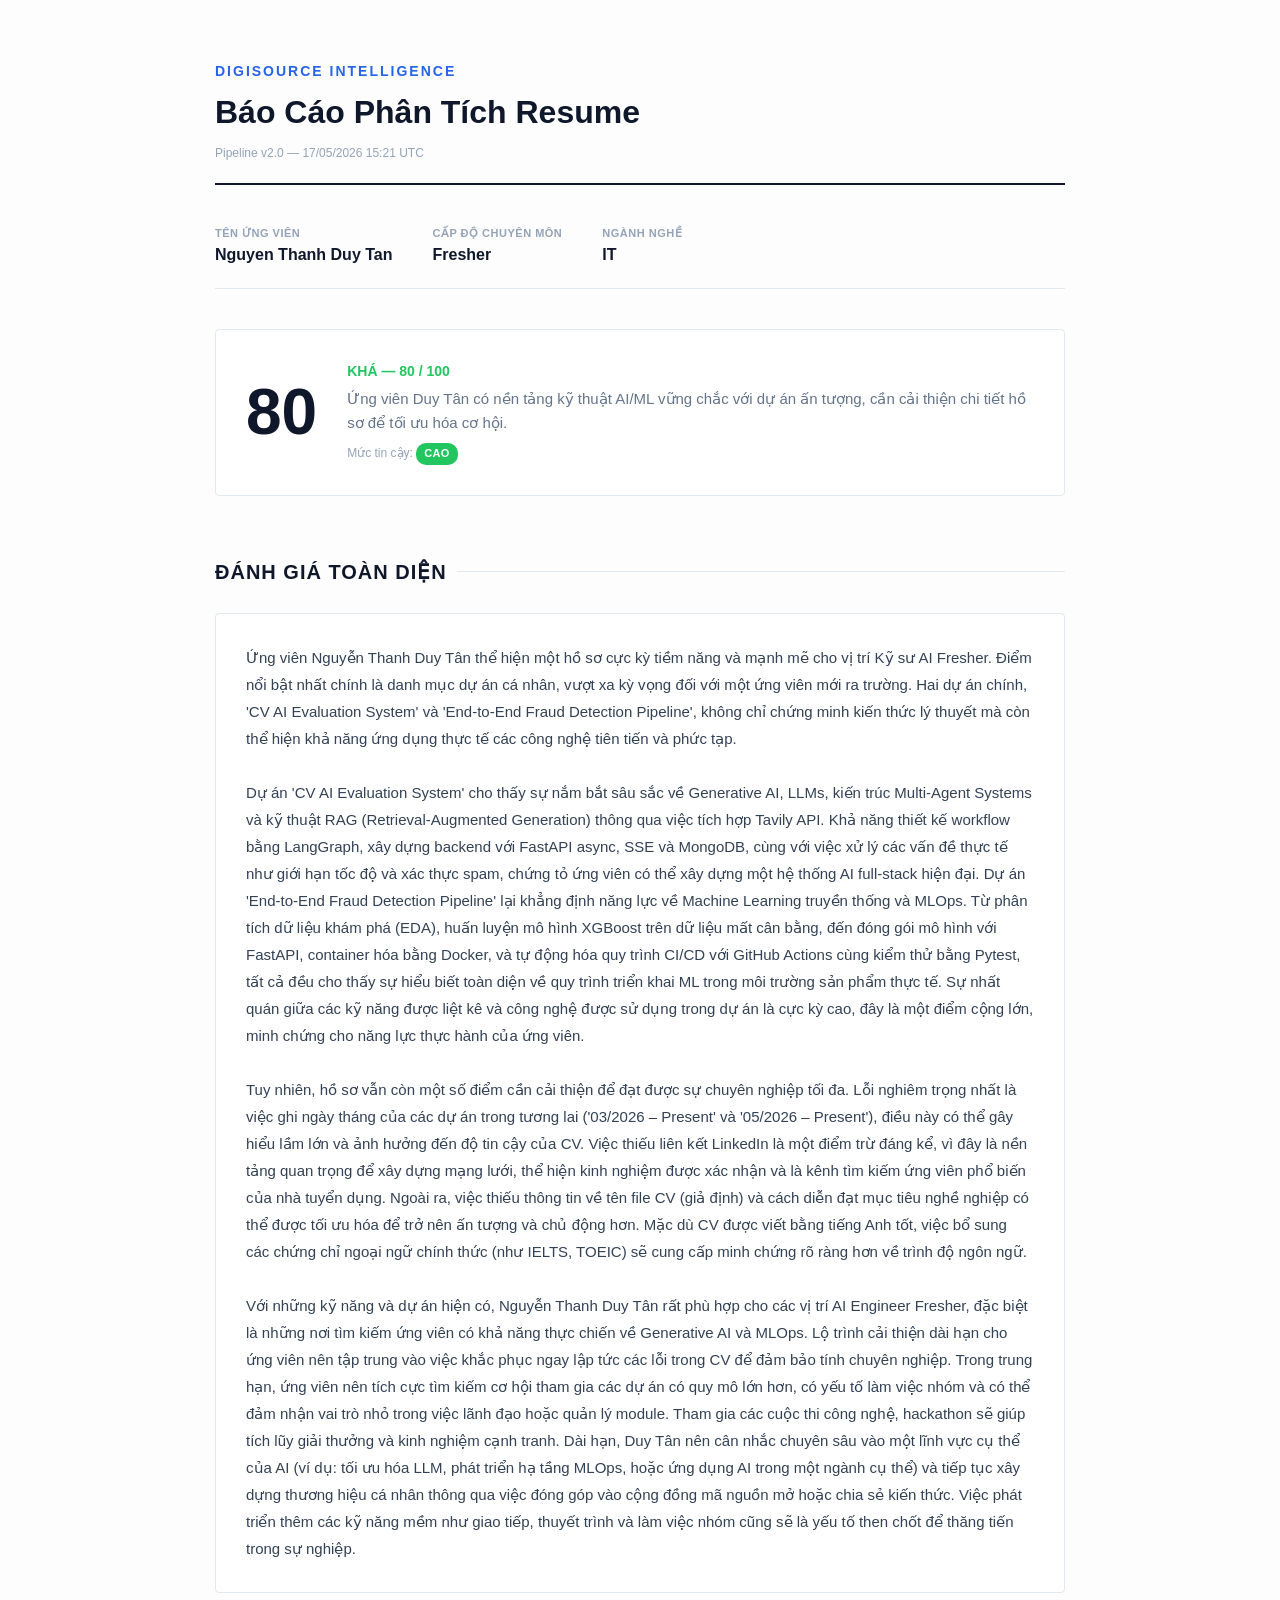
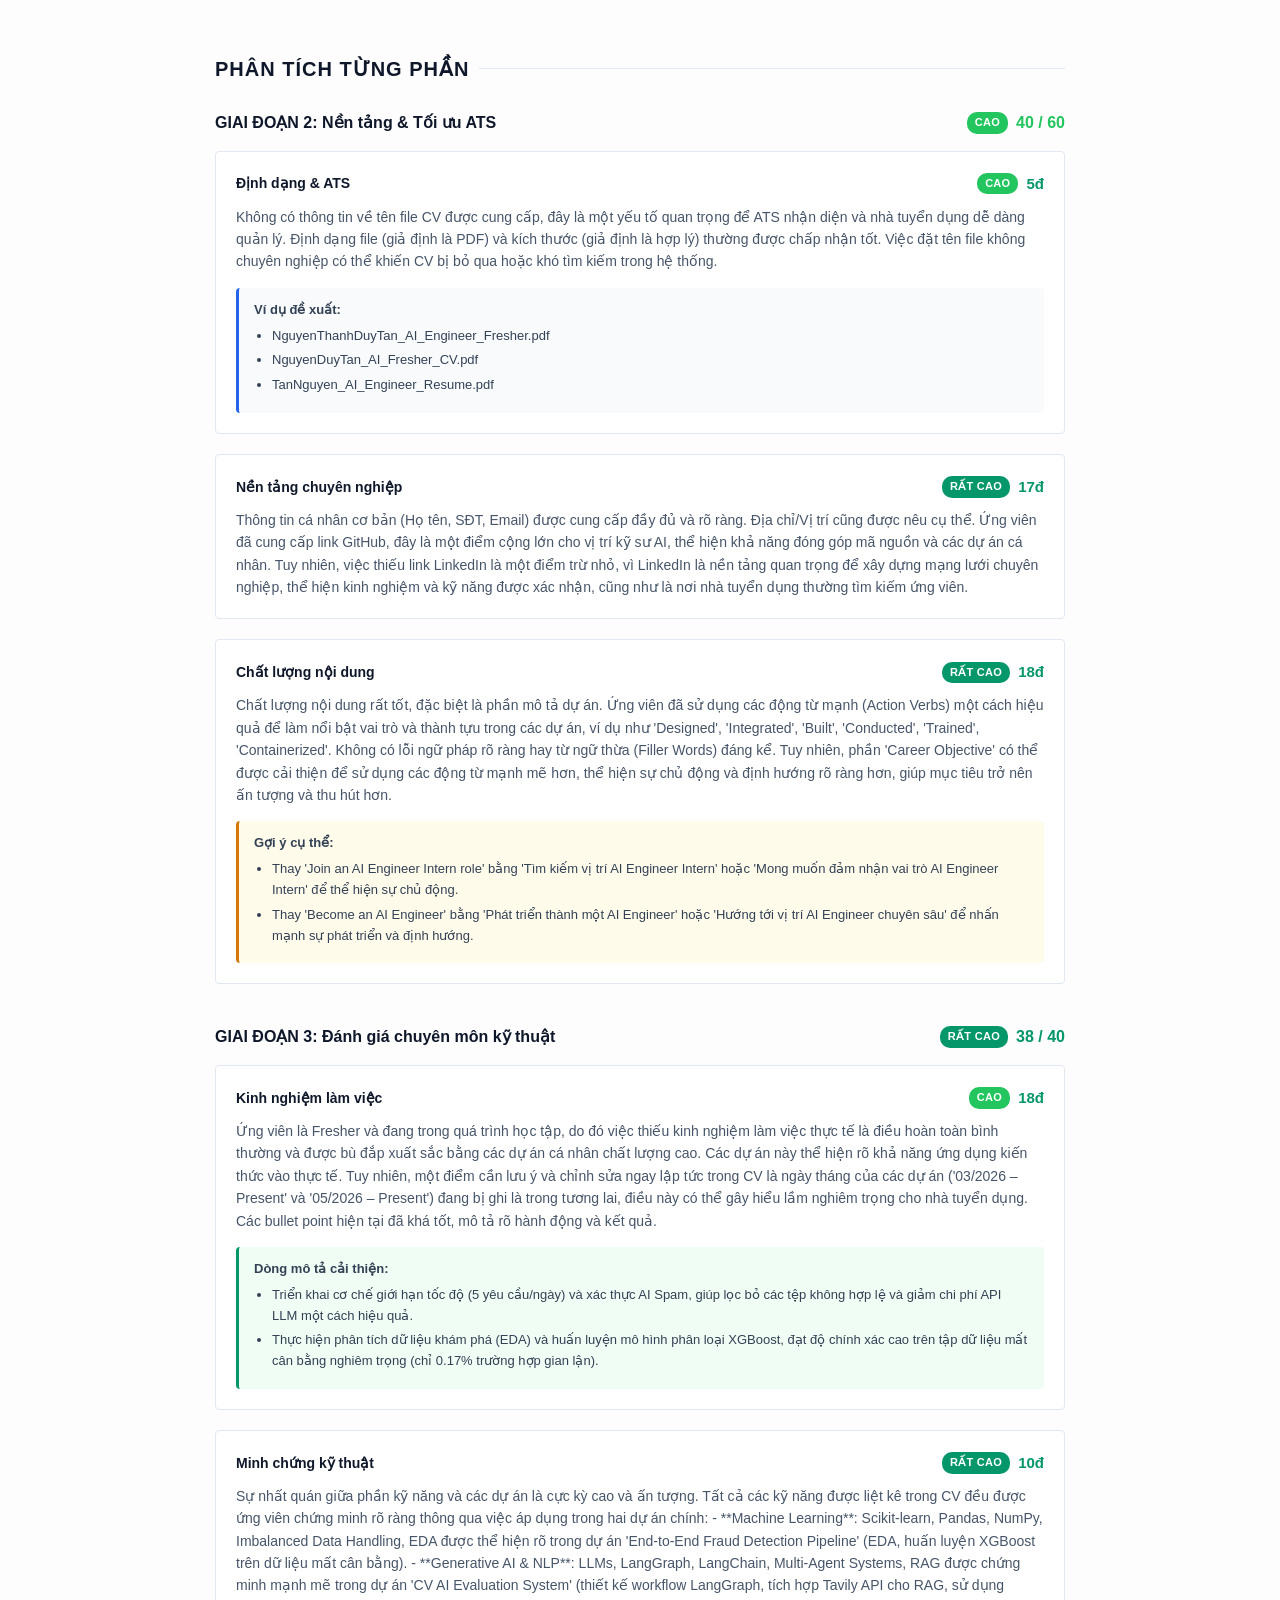
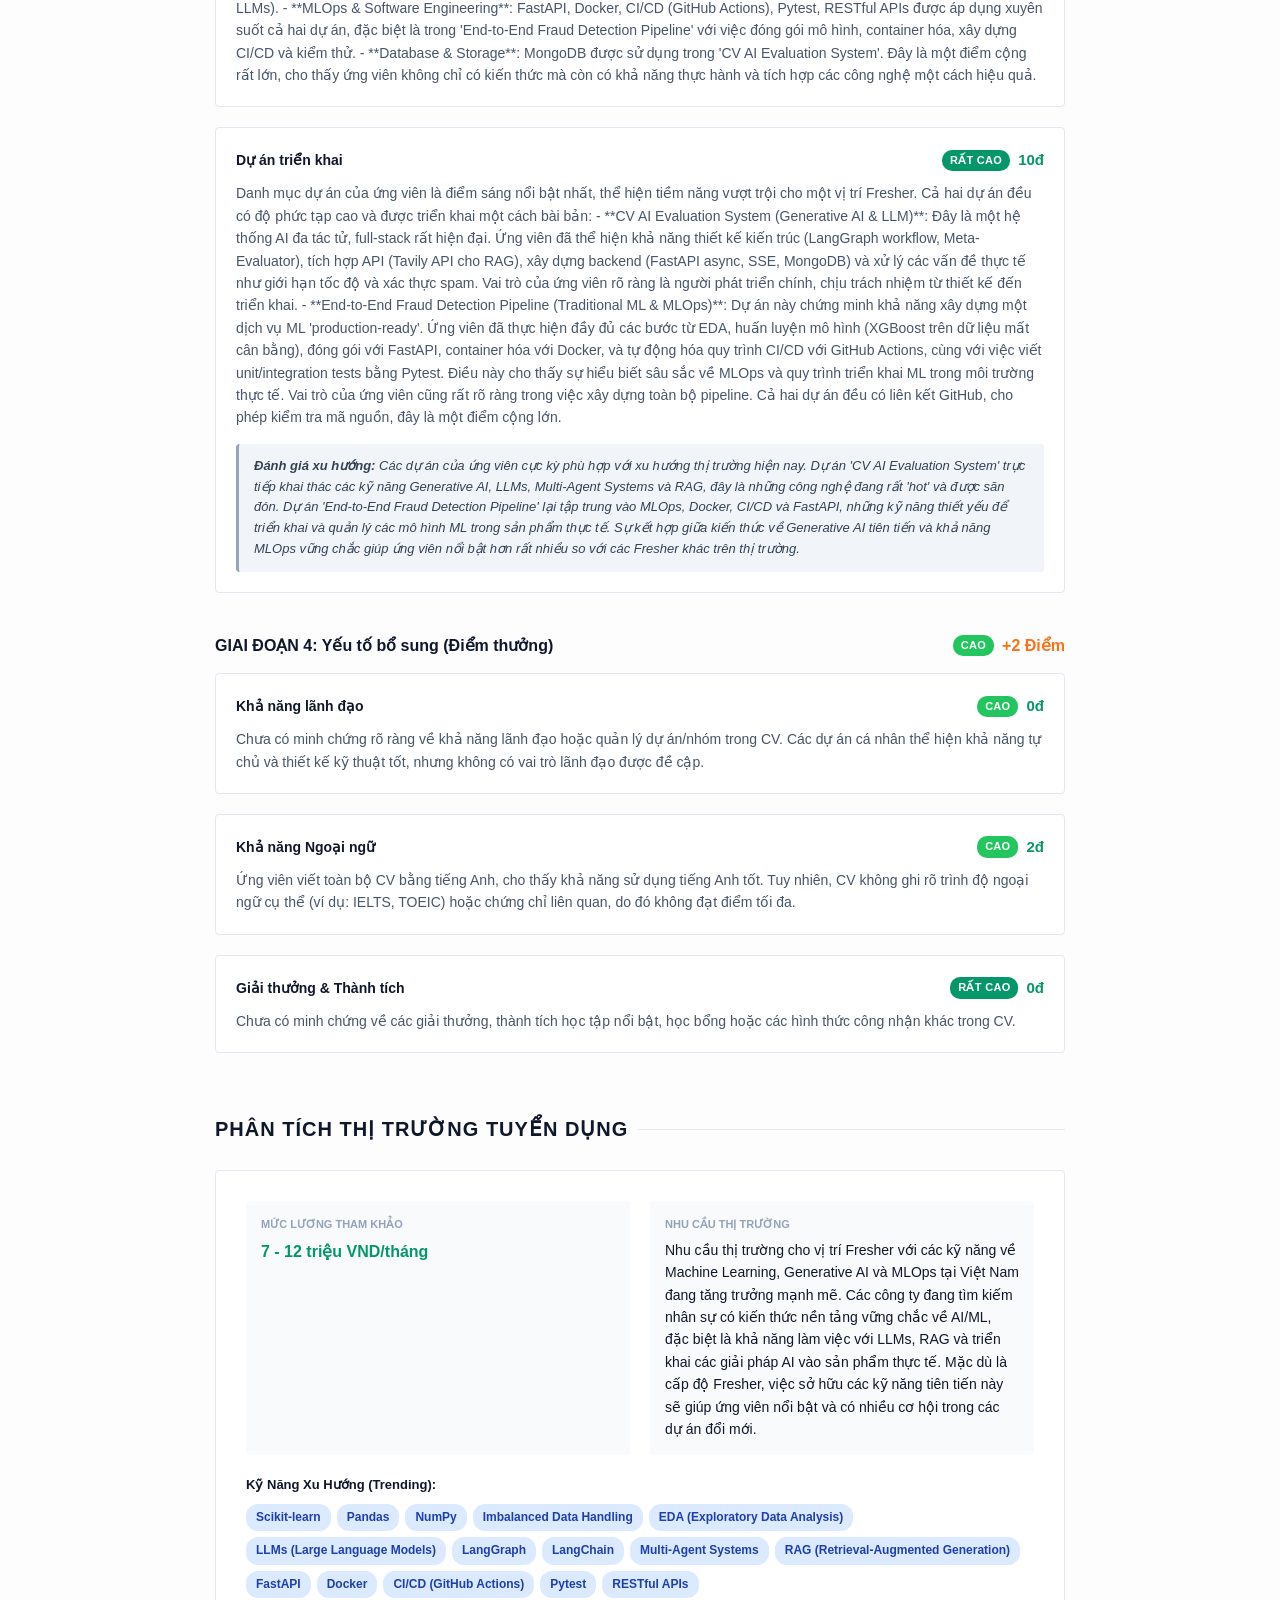
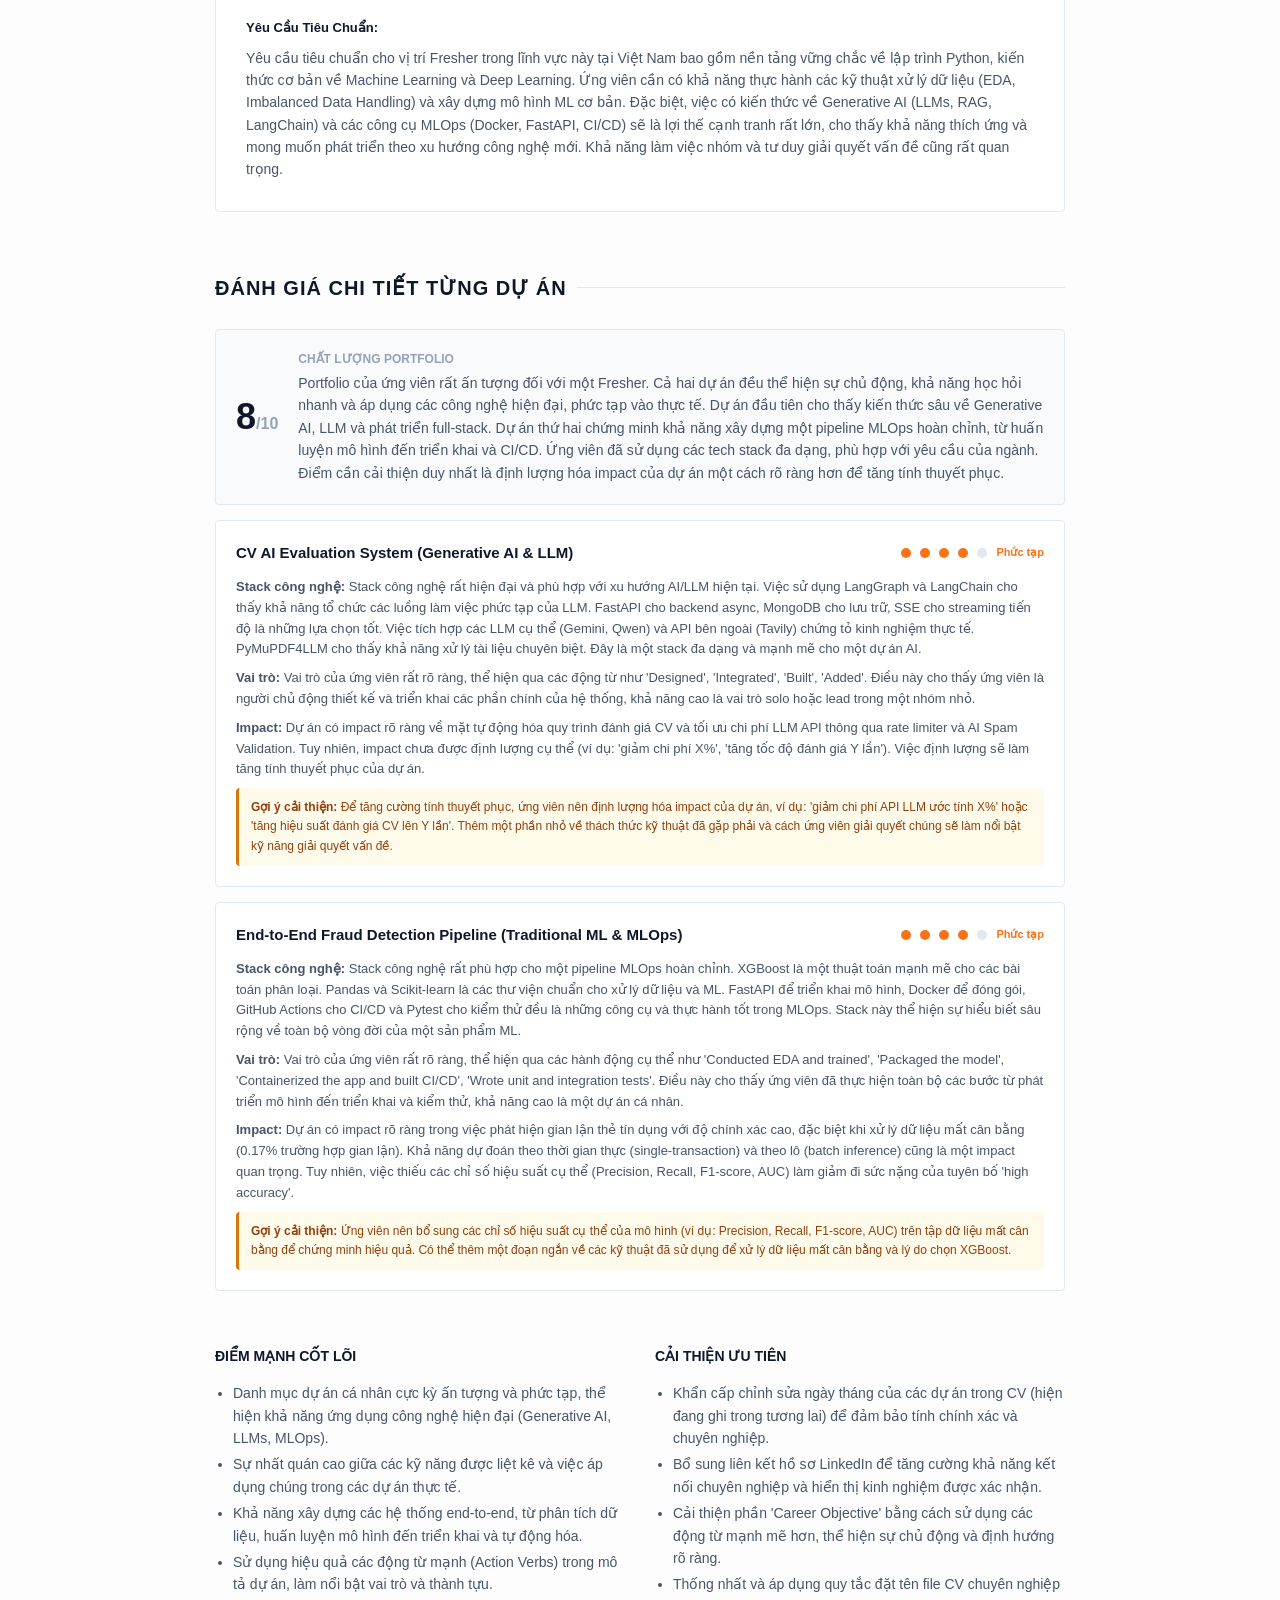
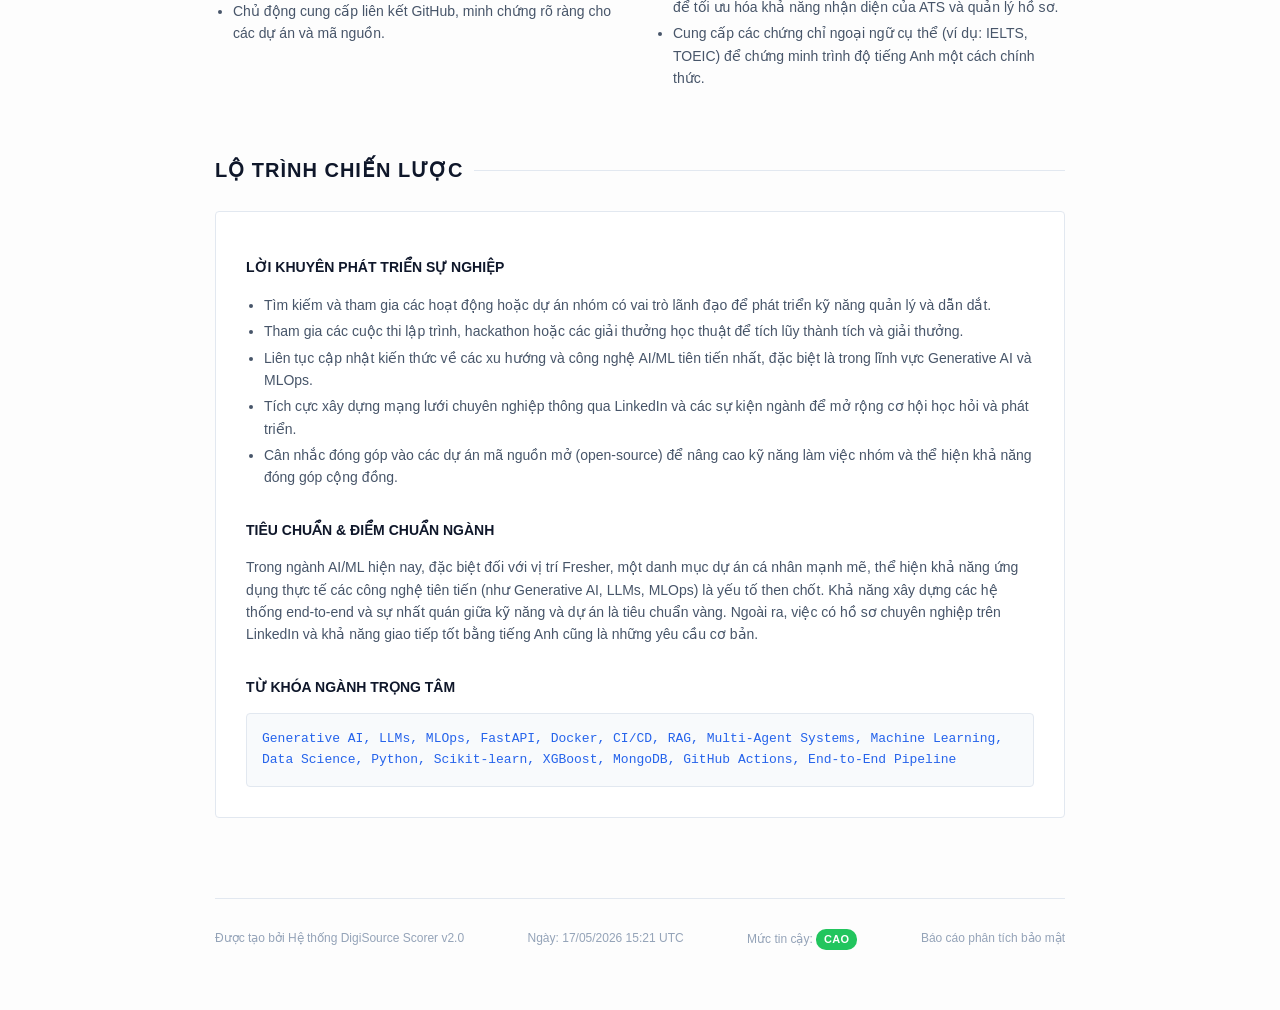
==== commit 35a065b9: "chore: update E2E pipeline test report output" ====
--- a/backend/data/output/report_output.html
+++ b/backend/data/output/report_output.html
@@ -4,7 +4,7 @@
     <head>
         <meta charset="UTF-8">
         <meta name="viewport" content="width=device-width, initial-scale=1.0">
-        <title>Phân Tích Resume - Nguyen Thanh Duy Tan</title>
+        <title>Báo Cáo Phân Tích Resume - Nguyen Thanh Duy Tan</title>
         <style>
             :root {
                 --primary: #0f172a;
@@ -95,7 +95,7 @@
             <header>
                 <div class="brand">DigiSource Intelligence</div>
                 <div class="report-title">Báo Cáo Phân Tích Resume</div>
-                <div class="report-meta">Pipeline v2.0 — 09/05/2026 16:32 UTC</div>
+                <div class="report-meta">Pipeline v2.0 — 17/05/2026 15:21 UTC</div>
             </header>
 
             <div class="candidate-info">
@@ -105,7 +105,7 @@
                 </div>
                 <div class="info-item">
                     <div class="label">Cấp Độ Chuyên Môn</div>
-                    <div class="value">Intern</div>
+                    <div class="value">Fresher</div>
                 </div>
                 <div class="info-item">
                     <div class="label">Ngành Nghề</div>
@@ -114,26 +114,29 @@
             </div>
 
             <div class="score-card">
-                <div class="final-score">73</div>
+                <div class="final-score">80</div>
                 <div class="score-info">
-                    <div class="score-status">
-                        Chỉ Số Đánh Giá / 100
-                        <span class="confidence-badge" style="background:#eab308">Trung bình</span>
-                    </div>
-                    <div class="summary-text">Ứng viên có kinh nghiệm làm việc thực tế và các dự án liên quan đến AI, NLP, và Computer Vision, nhưng cần cải thiện về format CV, kinh nghiệm làm việc thực tế, và kỹ năng MLOps.</div>
-                </div>
-            </div>
-
-            
-            
-        <div class="adjustments-note">
-            <strong>Điều Chỉnh Điểm:</strong>
-            <ul><li>PHASE2: +45 điểm</li><li>PHASE3: +22 điểm</li><li>PHASE4: +6 điểm</li></ul>
-        </div>
-        
+                    <div class="score-status" style="color:#22c55e">
+                        Khá — 80 / 100
+                    </div>
+                    <div class="summary-text">Ứng viên Duy Tân có nền tảng kỹ thuật AI/ML vững chắc với dự án ấn tượng, cần cải thiện chi tiết hồ sơ để tối ưu hóa cơ hội.</div>
+                    <div style="margin-top:8px;font-size:12px;color:#94a3b8;">
+                        Mức tin cậy: <span class="confidence-badge" style="background:#22c55e">Cao</span>
+                    </div>
+                </div>
+            </div>
+
+            
+            
             
         <h2>Đánh Giá Toàn Diện</h2>
-        <div style="background: #fff; border: 1px solid var(--border); padding: 30px; border-radius: 4px; margin-bottom: 40px; font-size: 15px; line-height: 1.8; color: #334155; white-space: pre-wrap;">Nguyễn Thanh Duy Tan là một ứng viên tiềm năng trong lĩnh vực AI, NLP, và Computer Vision. CV của anh ta đã thể hiện rõ ràng về kinh nghiệm và kỹ năng của anh ta, nhưng cần cải thiện về format, tên file và chất lượng nội dung để tăng tính chuyên nghiệp. Anh ta có kinh nghiệm làm việc thực tế trong vai trò AI Engineer Intern và các dự án liên quan đến AI, NLP, và Computer Vision, thể hiện sự đa dạng kỹ năng. Tuy nhiên, thời gian thực tế còn ngắn và chưa thể hiện kỹ năng MLOps và các công nghệ mới như MongoDB, FastAPI, LangChain, LangGraph, và OpenCV. Anh ta cần tăng cường kinh nghiệm làm việc thực tế và thêm dự án liên quan đến các kỹ năng này để tăng cường kỹ năng. Ngoài ra, anh ta cần cải thiện ngữ pháp và sử dụng từ ngữ chuyên môn trong CV và thêm minh chứng về khả năng lãnh đạo, ngoại ngữ và giải thưởng để tăng độ tin cậy. Với sự cải thiện về các điểm yếu này, Nguyễn Thanh Duy Tan có tiềm năng phát triển thành một chuyên gia AI có kỹ năng toàn diện.</div>
+        <div style="background: #fff; border: 1px solid var(--border); padding: 30px; border-radius: 4px; margin-bottom: 40px; font-size: 15px; line-height: 1.8; color: #334155; white-space: pre-wrap;">Ứng viên Nguyễn Thanh Duy Tân thể hiện một hồ sơ cực kỳ tiềm năng và mạnh mẽ cho vị trí Kỹ sư AI Fresher. Điểm nổi bật nhất chính là danh mục dự án cá nhân, vượt xa kỳ vọng đối với một ứng viên mới ra trường. Hai dự án chính, 'CV AI Evaluation System' và 'End-to-End Fraud Detection Pipeline', không chỉ chứng minh kiến thức lý thuyết mà còn thể hiện khả năng ứng dụng thực tế các công nghệ tiên tiến và phức tạp. 
+
+Dự án 'CV AI Evaluation System' cho thấy sự nắm bắt sâu sắc về Generative AI, LLMs, kiến trúc Multi-Agent Systems và kỹ thuật RAG (Retrieval-Augmented Generation) thông qua việc tích hợp Tavily API. Khả năng thiết kế workflow bằng LangGraph, xây dựng backend với FastAPI async, SSE và MongoDB, cùng với việc xử lý các vấn đề thực tế như giới hạn tốc độ và xác thực spam, chứng tỏ ứng viên có thể xây dựng một hệ thống AI full-stack hiện đại. Dự án 'End-to-End Fraud Detection Pipeline' lại khẳng định năng lực về Machine Learning truyền thống và MLOps. Từ phân tích dữ liệu khám phá (EDA), huấn luyện mô hình XGBoost trên dữ liệu mất cân bằng, đến đóng gói mô hình với FastAPI, container hóa bằng Docker, và tự động hóa quy trình CI/CD với GitHub Actions cùng kiểm thử bằng Pytest, tất cả đều cho thấy sự hiểu biết toàn diện về quy trình triển khai ML trong môi trường sản phẩm thực tế. Sự nhất quán giữa các kỹ năng được liệt kê và công nghệ được sử dụng trong dự án là cực kỳ cao, đây là một điểm cộng lớn, minh chứng cho năng lực thực hành của ứng viên.
+
+Tuy nhiên, hồ sơ vẫn còn một số điểm cần cải thiện để đạt được sự chuyên nghiệp tối đa. Lỗi nghiêm trọng nhất là việc ghi ngày tháng của các dự án trong tương lai ('03/2026 – Present' và '05/2026 – Present'), điều này có thể gây hiểu lầm lớn và ảnh hưởng đến độ tin cậy của CV. Việc thiếu liên kết LinkedIn là một điểm trừ đáng kể, vì đây là nền tảng quan trọng để xây dựng mạng lưới, thể hiện kinh nghiệm được xác nhận và là kênh tìm kiếm ứng viên phổ biến của nhà tuyển dụng. Ngoài ra, việc thiếu thông tin về tên file CV (giả định) và cách diễn đạt mục tiêu nghề nghiệp có thể được tối ưu hóa để trở nên ấn tượng và chủ động hơn. Mặc dù CV được viết bằng tiếng Anh tốt, việc bổ sung các chứng chỉ ngoại ngữ chính thức (như IELTS, TOEIC) sẽ cung cấp minh chứng rõ ràng hơn về trình độ ngôn ngữ.
+
+Với những kỹ năng và dự án hiện có, Nguyễn Thanh Duy Tân rất phù hợp cho các vị trí AI Engineer Fresher, đặc biệt là những nơi tìm kiếm ứng viên có khả năng thực chiến về Generative AI và MLOps. Lộ trình cải thiện dài hạn cho ứng viên nên tập trung vào việc khắc phục ngay lập tức các lỗi trong CV để đảm bảo tính chuyên nghiệp. Trong trung hạn, ứng viên nên tích cực tìm kiếm cơ hội tham gia các dự án có quy mô lớn hơn, có yếu tố làm việc nhóm và có thể đảm nhận vai trò nhỏ trong việc lãnh đạo hoặc quản lý module. Tham gia các cuộc thi công nghệ, hackathon sẽ giúp tích lũy giải thưởng và kinh nghiệm cạnh tranh. Dài hạn, Duy Tân nên cân nhắc chuyên sâu vào một lĩnh vực cụ thể của AI (ví dụ: tối ưu hóa LLM, phát triển hạ tầng MLOps, hoặc ứng dụng AI trong một ngành cụ thể) và tiếp tục xây dựng thương hiệu cá nhân thông qua việc đóng góp vào cộng đồng mã nguồn mở hoặc chia sẻ kiến thức. Việc phát triển thêm các kỹ năng mềm như giao tiếp, thuyết trình và làm việc nhóm cũng sẽ là yếu tố then chốt để thăng tiến trong sự nghiệp.</div>
         
 
             <h2>Phân Tích Từng Phần</h2>
@@ -143,7 +146,7 @@
                     <span class="phase-title">GIAI ĐOẠN 2: Nền tảng & Tối ưu ATS</span>
                     <div class="phase-score">
                         <span class="confidence-badge" style="background:#22c55e">Cao</span>
-                        <span style="color:#22c55e">45 / 60</span>
+                        <span style="color:#22c55e">40 / 60</span>
                     </div>
                 </div>
                 <div class="details-container">
@@ -152,42 +155,42 @@
                     <span class="detail-title">Định dạng & ATS</span>
                     <div style="display:flex;align-items:center;gap:8px;">
                         <span class="confidence-badge" style="background:#22c55e">Cao</span>
-                        <span class="detail-score">15đ</span>
-                    </div>
-                </div>
-                <div class="detail-body">
-                    <p>File không có định dạng chuẩn (VD: NguyenThanhDuyTan_AIEngineerIntern.pdf). Tên file nên bao gồm tên ứng viên, vị trí ứng tuyển và kinh nghiệm (VD: NguyenThanhDuyTan_AIEngineerIntern_Junior.pdf).</p>
-            <div class="example-box"><strong>Ví dụ đề xuất:</strong><ul><li>NguyenThanhDuyTan_AIEngineerIntern_Junior.pdf</li><li>NguyenThanhDuyTan_AIEngineerIntern_022026.pdf</li><li>NguyenThanhDuyTan_AIEngineerIntern_HCM.pdf</li></ul></div></div></div>
+                        <span class="detail-score">5đ</span>
+                    </div>
+                </div>
+                <div class="detail-body">
+                    <p>Không có thông tin về tên file CV được cung cấp, đây là một yếu tố quan trọng để ATS nhận diện và nhà tuyển dụng dễ dàng quản lý. Định dạng file (giả định là PDF) và kích thước (giả định là hợp lý) thường được chấp nhận tốt. Việc đặt tên file không chuyên nghiệp có thể khiến CV bị bỏ qua hoặc khó tìm kiếm trong hệ thống.</p>
+            <div class="example-box"><strong>Ví dụ đề xuất:</strong><ul><li>NguyenThanhDuyTan_AI_Engineer_Fresher.pdf</li><li>NguyenDuyTan_AI_Fresher_CV.pdf</li><li>TanNguyen_AI_Engineer_Resume.pdf</li></ul></div></div></div>
             <div class="detail-item">
                 <div class="detail-header">
                     <span class="detail-title">Nền tảng chuyên nghiệp</span>
                     <div style="display:flex;align-items:center;gap:8px;">
-                        <span class="confidence-badge" style="background:#22c55e">Cao</span>
+                        <span class="confidence-badge" style="background:#059669">Rất cao</span>
+                        <span class="detail-score">17đ</span>
+                    </div>
+                </div>
+                <div class="detail-body">
+                    <p>Thông tin cá nhân cơ bản (Họ tên, SĐT, Email) được cung cấp đầy đủ và rõ ràng. Địa chỉ/Vị trí cũng được nêu cụ thể. Ứng viên đã cung cấp link GitHub, đây là một điểm cộng lớn cho vị trí kỹ sư AI, thể hiện khả năng đóng góp mã nguồn và các dự án cá nhân. Tuy nhiên, việc thiếu link LinkedIn là một điểm trừ nhỏ, vì LinkedIn là nền tảng quan trọng để xây dựng mạng lưới chuyên nghiệp, thể hiện kinh nghiệm và kỹ năng được xác nhận, cũng như là nơi nhà tuyển dụng thường tìm kiếm ứng viên.</p>
+            </div></div>
+            <div class="detail-item">
+                <div class="detail-header">
+                    <span class="detail-title">Chất lượng nội dung</span>
+                    <div style="display:flex;align-items:center;gap:8px;">
+                        <span class="confidence-badge" style="background:#059669">Rất cao</span>
                         <span class="detail-score">18đ</span>
                     </div>
                 </div>
                 <div class="detail-body">
-                    <p>Thông tin cá nhân đầy đủ, nhưng cần thêm địa chỉ cụ thể. Link GitHub có, nhưng không có LinkedIn hoặc Portfolio.</p>
-            </div></div>
-            <div class="detail-item">
-                <div class="detail-header">
-                    <span class="detail-title">Chất lượng nội dung</span>
-                    <div style="display:flex;align-items:center;gap:8px;">
-                        <span class="confidence-badge" style="background:#22c55e">Cao</span>
-                        <span class="detail-score">12đ</span>
-                    </div>
-                </div>
-                <div class="detail-body">
-                    <p>Cần cải thiện ngữ pháp và sử dụng từ ngữ chuyên môn. Ví dụ: 'Short term' nên là 'Mục tiêu ngắn hạn', 'Long term' nên là 'Mục tiêu dài hạn'.</p>
-            <div class="suggestion-box"><strong>Gợi ý cụ thể:</strong><ul><li>Mục tiêu ngắn hạn: Join an AI Engineer Intern role, gain hands-on experience in NLP, Computer Vision, and foundational MLOps.</li><li>Mục tiêu dài hạn: Become an AI Engineer specializing in NLP and Computer Vision, with the ability to build and deploy ML pipelines.</li></ul></div></div></div></div>
+                    <p>Chất lượng nội dung rất tốt, đặc biệt là phần mô tả dự án. Ứng viên đã sử dụng các động từ mạnh (Action Verbs) một cách hiệu quả để làm nổi bật vai trò và thành tựu trong các dự án, ví dụ như 'Designed', 'Integrated', 'Built', 'Conducted', 'Trained', 'Containerized'. Không có lỗi ngữ pháp rõ ràng hay từ ngữ thừa (Filler Words) đáng kể. Tuy nhiên, phần 'Career Objective' có thể được cải thiện để sử dụng các động từ mạnh mẽ hơn, thể hiện sự chủ động và định hướng rõ ràng hơn, giúp mục tiêu trở nên ấn tượng và thu hút hơn.</p>
+            <div class="suggestion-box"><strong>Gợi ý cụ thể:</strong><ul><li>Thay 'Join an AI Engineer Intern role' bằng 'Tìm kiếm vị trí AI Engineer Intern' hoặc 'Mong muốn đảm nhận vai trò AI Engineer Intern' để thể hiện sự chủ động.</li><li>Thay 'Become an AI Engineer' bằng 'Phát triển thành một AI Engineer' hoặc 'Hướng tới vị trí AI Engineer chuyên sâu' để nhấn mạnh sự phát triển và định hướng.</li></ul></div></div></div></div>
             </div>
 
             <div class="phase-card">
                 <div class="phase-header">
                     <span class="phase-title">GIAI ĐOẠN 3: Đánh giá chuyên môn kỹ thuật</span>
                     <div class="phase-score">
-                        <span class="confidence-badge" style="background:#eab308">Trung bình</span>
-                        <span style="color:#eab308">22 / 40</span>
+                        <span class="confidence-badge" style="background:#059669">Rất cao</span>
+                        <span style="color:#059669">38 / 40</span>
                     </div>
                 </div>
                 <div class="details-container">
@@ -195,43 +198,51 @@
                 <div class="detail-header">
                     <span class="detail-title">Kinh nghiệm làm việc</span>
                     <div style="display:flex;align-items:center;gap:8px;">
-                        <span class="confidence-badge" style="background:#eab308">Trung bình</span>
-                        <span class="detail-score">4đ</span>
-                    </div>
-                </div>
-                <div class="detail-body">
-                    <p>Ứng viên có kinh nghiệm làm việc thực tế trong vai trò AI Engineer Intern, nhưng thời gian thực tế còn ngắn. Cần thêm kinh nghiệm làm việc thực tế để tăng cường kỹ năng.</p>
-            <div class="improved-box"><strong>Dòng mô tả cải thiện:</strong><ul><li>Tham gia dự án CV AI Evaluation System từ 04/2026 đến nay, đã thực hiện việc xây dựng một hệ thống đánh giá CV dựa trên AI với một đường dẫn LangGraph đa agent và giám sát SSE. (Action: Xây dựng hệ thống đánh giá CV; Task: Xây dựng hệ thống đánh giá CV dựa trên AI với đường dẫn LangGraph đa agent và giám sát SSE; Result: Thành công trong việc xây dựng và triển khai hệ thống)</li><li>Tham gia dự án NLP Food Review Full Pipeline từ 03/2026 đến 04/2026, đã thực hiện việc phát triển một chuỗi NLP từ tiền xử lý đến phân tíchSentiment. (Action: Phát triển chuỗi NLP; Task: Phát triển chuỗi NLP từ tiền xử lý đến phân tích Sentiment; Result: Thành công trong việc phát triển và triển khai chuỗi NLP)</li></ul></div></div></div>
+                        <span class="confidence-badge" style="background:#22c55e">Cao</span>
+                        <span class="detail-score">18đ</span>
+                    </div>
+                </div>
+                <div class="detail-body">
+                    <p>Ứng viên là Fresher và đang trong quá trình học tập, do đó việc thiếu kinh nghiệm làm việc thực tế là điều hoàn toàn bình thường và được bù đắp xuất sắc bằng các dự án cá nhân chất lượng cao. Các dự án này thể hiện rõ khả năng ứng dụng kiến thức vào thực tế. Tuy nhiên, một điểm cần lưu ý và chỉnh sửa ngay lập tức trong CV là ngày tháng của các dự án ('03/2026 – Present' và '05/2026 – Present') đang bị ghi là trong tương lai, điều này có thể gây hiểu lầm nghiêm trọng cho nhà tuyển dụng. Các bullet point hiện tại đã khá tốt, mô tả rõ hành động và kết quả.</p>
+            <div class="improved-box"><strong>Dòng mô tả cải thiện:</strong><ul><li>Triển khai cơ chế giới hạn tốc độ (5 yêu cầu/ngày) và xác thực AI Spam, giúp lọc bỏ các tệp không hợp lệ và giảm chi phí API LLM một cách hiệu quả.</li><li>Thực hiện phân tích dữ liệu khám phá (EDA) và huấn luyện mô hình phân loại XGBoost, đạt độ chính xác cao trên tập dữ liệu mất cân bằng nghiêm trọng (chỉ 0.17% trường hợp gian lận).</li></ul></div></div></div>
             <div class="detail-item">
                 <div class="detail-header">
                     <span class="detail-title">Minh chứng kỹ thuật</span>
                     <div style="display:flex;align-items:center;gap:8px;">
-                        <span class="confidence-badge" style="background:#eab308">Trung bình</span>
-                        <span class="detail-score">12đ</span>
-                    </div>
-                </div>
-                <div class="detail-body">
-                    <p>Dự án của ứng viên thể hiện sự thống nhất giữa kỹ năng và dự án, nhưng chưa thể hiện kỹ năng MLOps và chưa có dự án liên quan đến MongoDB, FastAPI, LangChain, LangGraph, và OpenCV như trong kỹ năng. Cần thêm dự án để tăng cường kỹ năng.</p>
+                        <span class="confidence-badge" style="background:#059669">Rất cao</span>
+                        <span class="detail-score">10đ</span>
+                    </div>
+                </div>
+                <div class="detail-body">
+                    <p>Sự nhất quán giữa phần kỹ năng và các dự án là cực kỳ cao và ấn tượng. Tất cả các kỹ năng được liệt kê trong CV đều được ứng viên chứng minh rõ ràng thông qua việc áp dụng trong hai dự án chính:
+- **Machine Learning**: Scikit-learn, Pandas, NumPy, Imbalanced Data Handling, EDA được thể hiện rõ trong dự án 'End-to-End Fraud Detection Pipeline' (EDA, huấn luyện XGBoost trên dữ liệu mất cân bằng).
+- **Generative AI & NLP**: LLMs, LangGraph, LangChain, Multi-Agent Systems, RAG được chứng minh mạnh mẽ trong dự án 'CV AI Evaluation System' (thiết kế workflow LangGraph, tích hợp Tavily API cho RAG, sử dụng LLMs).
+- **MLOps & Software Engineering**: FastAPI, Docker, CI/CD (GitHub Actions), Pytest, RESTful APIs được áp dụng xuyên suốt cả hai dự án, đặc biệt là trong 'End-to-End Fraud Detection Pipeline' với việc đóng gói mô hình, container hóa, xây dựng CI/CD và kiểm thử.
+- **Database & Storage**: MongoDB được sử dụng trong 'CV AI Evaluation System'.
+Đây là một điểm cộng rất lớn, cho thấy ứng viên không chỉ có kiến thức mà còn có khả năng thực hành và tích hợp các công nghệ một cách hiệu quả.</p>
             </div></div>
             <div class="detail-item">
                 <div class="detail-header">
                     <span class="detail-title">Dự án triển khai</span>
                     <div style="display:flex;align-items:center;gap:8px;">
-                        <span class="confidence-badge" style="background:#eab308">Trung bình</span>
-                        <span class="detail-score">6đ</span>
-                    </div>
-                </div>
-                <div class="detail-body">
-                    <p>Dự án của ứng viên bao gồm AI, NLP, và Computer Vision, thể hiện sự đa dạng kỹ năng. Tuy nhiên, chưa thể hiện kỹ năng MLOps và chưa có dự án liên quan đến MongoDB, FastAPI, LangChain, LangGraph, và OpenCV như trong kỹ năng. Cần thêm dự án để tăng cường kỹ năng.</p>
-            <div class="era-box"><strong>Đánh giá xu hướng:</strong> Dự án CV AI Evaluation System và NLP Food Review Full Pipeline thể hiện sự sử dụng của các công nghệ mới như LangGraph và BERTopic, nhưng thời gian thực hiện dự án còn ngắn. Dự án NEU Steel Surface Defect Detection thể hiện kỹ năng Computer Vision, nhưng chưa thể hiện kỹ năng preprocessing và topic modeling.</div></div></div></div>
+                        <span class="confidence-badge" style="background:#059669">Rất cao</span>
+                        <span class="detail-score">10đ</span>
+                    </div>
+                </div>
+                <div class="detail-body">
+                    <p>Danh mục dự án của ứng viên là điểm sáng nổi bật nhất, thể hiện tiềm năng vượt trội cho một vị trí Fresher. Cả hai dự án đều có độ phức tạp cao và được triển khai một cách bài bản:
+- **CV AI Evaluation System (Generative AI & LLM)**: Đây là một hệ thống AI đa tác tử, full-stack rất hiện đại. Ứng viên đã thể hiện khả năng thiết kế kiến trúc (LangGraph workflow, Meta-Evaluator), tích hợp API (Tavily API cho RAG), xây dựng backend (FastAPI async, SSE, MongoDB) và xử lý các vấn đề thực tế như giới hạn tốc độ và xác thực spam. Vai trò của ứng viên rõ ràng là người phát triển chính, chịu trách nhiệm từ thiết kế đến triển khai.
+- **End-to-End Fraud Detection Pipeline (Traditional ML & MLOps)**: Dự án này chứng minh khả năng xây dựng một dịch vụ ML 'production-ready'. Ứng viên đã thực hiện đầy đủ các bước từ EDA, huấn luyện mô hình (XGBoost trên dữ liệu mất cân bằng), đóng gói với FastAPI, container hóa với Docker, và tự động hóa quy trình CI/CD với GitHub Actions, cùng với việc viết unit/integration tests bằng Pytest. Điều này cho thấy sự hiểu biết sâu sắc về MLOps và quy trình triển khai ML trong môi trường thực tế. Vai trò của ứng viên cũng rất rõ ràng trong việc xây dựng toàn bộ pipeline.
+Cả hai dự án đều có liên kết GitHub, cho phép kiểm tra mã nguồn, đây là một điểm cộng lớn.</p>
+            <div class="era-box"><strong>Đánh giá xu hướng:</strong> Các dự án của ứng viên cực kỳ phù hợp với xu hướng thị trường hiện nay. Dự án 'CV AI Evaluation System' trực tiếp khai thác các kỹ năng Generative AI, LLMs, Multi-Agent Systems và RAG, đây là những công nghệ đang rất 'hot' và được săn đón. Dự án 'End-to-End Fraud Detection Pipeline' lại tập trung vào MLOps, Docker, CI/CD và FastAPI, những kỹ năng thiết yếu để triển khai và quản lý các mô hình ML trong sản phẩm thực tế. Sự kết hợp giữa kiến thức về Generative AI tiên tiến và khả năng MLOps vững chắc giúp ứng viên nổi bật hơn rất nhiều so với các Fresher khác trên thị trường.</div></div></div></div>
             </div>
 
             <div class="phase-card">
                 <div class="phase-header">
                     <span class="phase-title">GIAI ĐOẠN 4: Yếu tố bổ sung (Điểm thưởng)</span>
                     <div class="phase-score">
-                        <span class="confidence-badge" style="background:#eab308">Trung bình</span>
-                        <span style="color:#22c55e">+6 Điểm</span>
+                        <span class="confidence-badge" style="background:#22c55e">Cao</span>
+                        <span style="color:#f97316">+2 Điểm</span>
                     </div>
                 </div>
                 <div class="details-container">
@@ -239,34 +250,34 @@
                 <div class="detail-header">
                     <span class="detail-title">Khả năng lãnh đạo</span>
                     <div style="display:flex;align-items:center;gap:8px;">
-                        <span class="confidence-badge" style="background:#ef4444">Rất thấp</span>
+                        <span class="confidence-badge" style="background:#22c55e">Cao</span>
                         <span class="detail-score">0đ</span>
                     </div>
                 </div>
                 <div class="detail-body">
-                    <p>Chưa có minh chứng về khả năng lãnh đạo.</p>
+                    <p>Chưa có minh chứng rõ ràng về khả năng lãnh đạo hoặc quản lý dự án/nhóm trong CV. Các dự án cá nhân thể hiện khả năng tự chủ và thiết kế kỹ thuật tốt, nhưng không có vai trò lãnh đạo được đề cập.</p>
             </div></div>
             <div class="detail-item">
                 <div class="detail-header">
                     <span class="detail-title">Khả năng Ngoại ngữ</span>
                     <div style="display:flex;align-items:center;gap:8px;">
-                        <span class="confidence-badge" style="background:#ef4444">Rất thấp</span>
+                        <span class="confidence-badge" style="background:#22c55e">Cao</span>
+                        <span class="detail-score">2đ</span>
+                    </div>
+                </div>
+                <div class="detail-body">
+                    <p>Ứng viên viết toàn bộ CV bằng tiếng Anh, cho thấy khả năng sử dụng tiếng Anh tốt. Tuy nhiên, CV không ghi rõ trình độ ngoại ngữ cụ thể (ví dụ: IELTS, TOEIC) hoặc chứng chỉ liên quan, do đó không đạt điểm tối đa.</p>
+            </div></div>
+            <div class="detail-item">
+                <div class="detail-header">
+                    <span class="detail-title">Giải thưởng & Thành tích</span>
+                    <div style="display:flex;align-items:center;gap:8px;">
+                        <span class="confidence-badge" style="background:#059669">Rất cao</span>
                         <span class="detail-score">0đ</span>
                     </div>
                 </div>
                 <div class="detail-body">
-                    <p>Chưa có thông tin về trình độ ngoại ngữ.</p>
-            </div></div>
-            <div class="detail-item">
-                <div class="detail-header">
-                    <span class="detail-title">Giải thưởng & Thành tích</span>
-                    <div style="display:flex;align-items:center;gap:8px;">
-                        <span class="confidence-badge" style="background:#ef4444">Rất thấp</span>
-                        <span class="detail-score">0đ</span>
-                    </div>
-                </div>
-                <div class="detail-body">
-                    <p>Chưa có minh chứng về giải thưởng.</p>
+                    <p>Chưa có minh chứng về các giải thưởng, thành tích học tập nổi bật, học bổng hoặc các hình thức công nhận khác trong CV.</p>
             </div></div></div>
             </div>
 
@@ -277,96 +288,74 @@
             <div style="display: grid; grid-template-columns: 1fr 1fr; gap: 20px; margin-bottom: 20px;">
                 <div style="background: #f8fafc; padding: 15px; border-radius: 4px;">
                     <div style="font-size: 11px; text-transform: uppercase; color: #94a3b8; font-weight: 700; margin-bottom: 5px;">Mức Lương Tham Khảo</div>
-                    <div style="font-size: 16px; font-weight: 700; color: #059669;">3 - 6 triệu VND/tháng</div>
+                    <div style="font-size: 16px; font-weight: 700; color: #059669;">7 - 12 triệu VND/tháng</div>
                 </div>
                 <div style="background: #f8fafc; padding: 15px; border-radius: 4px;">
                     <div style="font-size: 11px; text-transform: uppercase; color: #94a3b8; font-weight: 700; margin-bottom: 5px;">Nhu Cầu Thị Trường</div>
-                    <div style="font-size: 14px; color: var(--primary);">Việc làm liên quan đến AI, Computer Vision, NLP đang có nhu cầu tuyển dụng cao tại TP.HCM</div>
+                    <div style="font-size: 14px; color: var(--primary);">Nhu cầu thị trường cho vị trí Fresher với các kỹ năng về Machine Learning, Generative AI và MLOps tại Việt Nam đang tăng trưởng mạnh mẽ. Các công ty đang tìm kiếm nhân sự có kiến thức nền tảng vững chắc về AI/ML, đặc biệt là khả năng làm việc với LLMs, RAG và triển khai các giải pháp AI vào sản phẩm thực tế. Mặc dù là cấp độ Fresher, việc sở hữu các kỹ năng tiên tiến này sẽ giúp ứng viên nổi bật và có nhiều cơ hội trong các dự án đổi mới.</div>
                 </div>
             </div>
             <div style="margin-bottom: 20px;">
                 <div style="font-size: 13px; font-weight: 700; color: var(--primary); margin-bottom: 8px;">Kỹ Năng Xu Hướng (Trending):</div>
-                <div class="skill-tags"><span class="skill-tag skill-bonus">Python</span><span class="skill-tag skill-bonus">Jupyter Notebook</span><span class="skill-tag skill-bonus">Text preprocessing</span><span class="skill-tag skill-bonus">Topic Modeling</span><span class="skill-tag skill-bonus">Sentiment Analysis</span><span class="skill-tag skill-bonus">Object Detection</span><span class="skill-tag skill-bonus">OpenCV</span><span class="skill-tag skill-bonus">FastAPI</span><span class="skill-tag skill-bonus">LangChain</span><span class="skill-tag skill-bonus">LangGraph</span><span class="skill-tag skill-bonus">MongoDB</span><span class="skill-tag skill-bonus">Git</span><span class="skill-tag skill-bonus">GitHub</span></div>
+                <div class="skill-tags"><span class="skill-tag skill-bonus">Scikit-learn</span><span class="skill-tag skill-bonus">Pandas</span><span class="skill-tag skill-bonus">NumPy</span><span class="skill-tag skill-bonus">Imbalanced Data Handling</span><span class="skill-tag skill-bonus">EDA (Exploratory Data Analysis)</span><span class="skill-tag skill-bonus">LLMs (Large Language Models)</span><span class="skill-tag skill-bonus">LangGraph</span><span class="skill-tag skill-bonus">LangChain</span><span class="skill-tag skill-bonus">Multi-Agent Systems</span><span class="skill-tag skill-bonus">RAG (Retrieval-Augmented Generation)</span><span class="skill-tag skill-bonus">FastAPI</span><span class="skill-tag skill-bonus">Docker</span><span class="skill-tag skill-bonus">CI/CD (GitHub Actions)</span><span class="skill-tag skill-bonus">Pytest</span><span class="skill-tag skill-bonus">RESTful APIs</span></div>
             </div>
             <div>
                 <div style="font-size: 13px; font-weight: 700; color: var(--primary); margin-bottom: 8px;">Yêu Cầu Tiêu Chuẩn:</div>
-                <div style="font-size: 14px; color: #475569; line-height: 1.6;">Yêu cầu kỹ năng tiêu chuẩn cho vị trí Intern tại Việt Nam bao gồm Python, Jupyter Notebook, NLP, Computer Vision, AI Systems, và các công cụ quản lý mã nguồn như Git, GitHub</div>
+                <div style="font-size: 14px; color: #475569; line-height: 1.6;">Yêu cầu tiêu chuẩn cho vị trí Fresher trong lĩnh vực này tại Việt Nam bao gồm nền tảng vững chắc về lập trình Python, kiến thức cơ bản về Machine Learning và Deep Learning. Ứng viên cần có khả năng thực hành các kỹ thuật xử lý dữ liệu (EDA, Imbalanced Data Handling) và xây dựng mô hình ML cơ bản. Đặc biệt, việc có kiến thức về Generative AI (LLMs, RAG, LangChain) và các công cụ MLOps (Docker, FastAPI, CI/CD) sẽ là lợi thế cạnh tranh rất lớn, cho thấy khả năng thích ứng và mong muốn phát triển theo xu hướng công nghệ mới. Khả năng làm việc nhóm và tư duy giải quyết vấn đề cũng rất quan trọng.</div>
             </div>
         </div>
         
             
         <h2>Đánh Giá Chi Tiết Từng Dự Án</h2>
         <div style="background:#f8fafc;border:1px solid var(--border);padding:20px;border-radius:4px;margin-bottom:15px;display:flex;align-items:center;gap:20px;">
-            <div style="font-size:36px;font-weight:900;color:var(--primary);">6<span style="font-size:16px;color:#94a3b8;">/10</span></div>
+            <div style="font-size:36px;font-weight:900;color:var(--primary);">8<span style="font-size:16px;color:#94a3b8;">/10</span></div>
             <div style="flex:1;">
                 <div style="font-size:12px;text-transform:uppercase;color:#94a3b8;font-weight:700;">Chất Lượng Portfolio</div>
-                <div style="font-size:14px;color:#475569;margin-top:3px;">Portfolio của ứng viên có tiềm năng phát triển với các dự án liên quan đến AI, NLP, và Computer Vision. Tuy nhiên, cần cải thiện việc trình bày thông tin về vai trò và impact của các dự án.</div>
+                <div style="font-size:14px;color:#475569;margin-top:3px;">Portfolio của ứng viên rất ấn tượng đối với một Fresher. Cả hai dự án đều thể hiện sự chủ động, khả năng học hỏi nhanh và áp dụng các công nghệ hiện đại, phức tạp vào thực tế. Dự án đầu tiên cho thấy kiến thức sâu về Generative AI, LLM và phát triển full-stack. Dự án thứ hai chứng minh khả năng xây dựng một pipeline MLOps hoàn chỉnh, từ huấn luyện mô hình đến triển khai và CI/CD. Ứng viên đã sử dụng các tech stack đa dạng, phù hợp với yêu cầu của ngành. Điểm cần cải thiện duy nhất là định lượng hóa impact của dự án một cách rõ ràng hơn để tăng tính thuyết phục.</div>
             </div>
         </div>
         
             <div style="background:#fff;border:1px solid var(--border);padding:20px;border-radius:4px;margin-bottom:15px;">
                 <div style="display:flex;justify-content:space-between;align-items:center;margin-bottom:12px;">
-                    <h4 style="margin:0;color:var(--primary);font-size:15px;">CV AI Evaluation System</h4>
+                    <h4 style="margin:0;color:var(--primary);font-size:15px;">CV AI Evaluation System (Generative AI & LLM)</h4>
                     <div style="display:flex;align-items:center;gap:6px;">
-                        <span style="display:inline-block;width:10px;height:10px;border-radius:50%;background:#eab308;margin-right:3px;"></span><span style="display:inline-block;width:10px;height:10px;border-radius:50%;background:#eab308;margin-right:3px;"></span><span style="display:inline-block;width:10px;height:10px;border-radius:50%;background:#eab308;margin-right:3px;"></span><span style="display:inline-block;width:10px;height:10px;border-radius:50%;background:#e2e8f0;margin-right:3px;"></span><span style="display:inline-block;width:10px;height:10px;border-radius:50%;background:#e2e8f0;margin-right:3px;"></span>
-                        <span style="font-size:11px;color:#eab308;font-weight:700;">Trung bình</span>
-                    </div>
-                </div>
-                <div style="font-size:13px;color:#475569;margin-bottom:8px;">
-                    <strong>Stack công nghệ:</strong> Stack sử dụng Python, FastAPI, LangGraph, LangChain, SSE-Starlette, MongoDB (Motor), PyMuPDF4LLM. Stack này hiện đại và phù hợp với xu hướng phát triển AI và MLOps. Tuy nhiên, PyMuPDF4LLM có thể là một thư viện cũ và không phổ biến.
-                </div>
-                <div style="font-size:13px;color:#475569;margin-bottom:8px;">
-                    <strong>Vai trò:</strong> Vai trò của ứng viên không rõ ràng. Cần thêm thông tin về vị trí của họ trong dự án (Lead, Member, Solo).
-                </div>
-                <div style="font-size:13px;color:#475569;margin-bottom:8px;">
-                    <strong>Impact:</strong> Dự án có thể hiện impact thông qua việc sử dụng SSE cho monitoring, MongoDB history, và CV validation. Tuy nhiên, không có số liệu cụ thể về số lượng người dùng hay hiệu suất.
+                        <span style="display:inline-block;width:10px;height:10px;border-radius:50%;background:#f97316;margin-right:3px;"></span><span style="display:inline-block;width:10px;height:10px;border-radius:50%;background:#f97316;margin-right:3px;"></span><span style="display:inline-block;width:10px;height:10px;border-radius:50%;background:#f97316;margin-right:3px;"></span><span style="display:inline-block;width:10px;height:10px;border-radius:50%;background:#f97316;margin-right:3px;"></span><span style="display:inline-block;width:10px;height:10px;border-radius:50%;background:#e2e8f0;margin-right:3px;"></span>
+                        <span style="font-size:11px;color:#f97316;font-weight:700;">Phức tạp</span>
+                    </div>
+                </div>
+                <div style="font-size:13px;color:#475569;margin-bottom:8px;">
+                    <strong>Stack công nghệ:</strong> Stack công nghệ rất hiện đại và phù hợp với xu hướng AI/LLM hiện tại. Việc sử dụng LangGraph và LangChain cho thấy khả năng tổ chức các luồng làm việc phức tạp của LLM. FastAPI cho backend async, MongoDB cho lưu trữ, SSE cho streaming tiến độ là những lựa chọn tốt. Việc tích hợp các LLM cụ thể (Gemini, Qwen) và API bên ngoài (Tavily) chứng tỏ kinh nghiệm thực tế. PyMuPDF4LLM cho thấy khả năng xử lý tài liệu chuyên biệt. Đây là một stack đa dạng và mạnh mẽ cho một dự án AI.
+                </div>
+                <div style="font-size:13px;color:#475569;margin-bottom:8px;">
+                    <strong>Vai trò:</strong> Vai trò của ứng viên rất rõ ràng, thể hiện qua các động từ như 'Designed', 'Integrated', 'Built', 'Added'. Điều này cho thấy ứng viên là người chủ động thiết kế và triển khai các phần chính của hệ thống, khả năng cao là vai trò solo hoặc lead trong một nhóm nhỏ.
+                </div>
+                <div style="font-size:13px;color:#475569;margin-bottom:8px;">
+                    <strong>Impact:</strong> Dự án có impact rõ ràng về mặt tự động hóa quy trình đánh giá CV và tối ưu chi phí LLM API thông qua rate limiter và AI Spam Validation. Tuy nhiên, impact chưa được định lượng cụ thể (ví dụ: 'giảm chi phí X%', 'tăng tốc độ đánh giá Y lần'). Việc định lượng sẽ làm tăng tính thuyết phục của dự án.
                 </div>
                 <div style="background:#fffbeb;border-left:3px solid var(--warning);padding:10px 12px;border-radius:4px;font-size:12px;color:#92400e;">
-                    <strong>Gợi ý cải thiện:</strong> Cần thêm thông tin về số lượng người dùng, hiệu suất hệ thống, và các chỉ số đo lường khác để tăng tính minh bạch về impact của dự án.
+                    <strong>Gợi ý cải thiện:</strong> Để tăng cường tính thuyết phục, ứng viên nên định lượng hóa impact của dự án, ví dụ: 'giảm chi phí API LLM ước tính X%' hoặc 'tăng hiệu suất đánh giá CV lên Y lần'. Thêm một phần nhỏ về thách thức kỹ thuật đã gặp phải và cách ứng viên giải quyết chúng sẽ làm nổi bật kỹ năng giải quyết vấn đề.
                 </div>
             </div>
             
             <div style="background:#fff;border:1px solid var(--border);padding:20px;border-radius:4px;margin-bottom:15px;">
                 <div style="display:flex;justify-content:space-between;align-items:center;margin-bottom:12px;">
-                    <h4 style="margin:0;color:var(--primary);font-size:15px;">NLP Food Review Full Pipeline</h4>
+                    <h4 style="margin:0;color:var(--primary);font-size:15px;">End-to-End Fraud Detection Pipeline (Traditional ML & MLOps)</h4>
                     <div style="display:flex;align-items:center;gap:6px;">
-                        <span style="display:inline-block;width:10px;height:10px;border-radius:50%;background:#eab308;margin-right:3px;"></span><span style="display:inline-block;width:10px;height:10px;border-radius:50%;background:#eab308;margin-right:3px;"></span><span style="display:inline-block;width:10px;height:10px;border-radius:50%;background:#eab308;margin-right:3px;"></span><span style="display:inline-block;width:10px;height:10px;border-radius:50%;background:#e2e8f0;margin-right:3px;"></span><span style="display:inline-block;width:10px;height:10px;border-radius:50%;background:#e2e8f0;margin-right:3px;"></span>
-                        <span style="font-size:11px;color:#eab308;font-weight:700;">Trung bình</span>
-                    </div>
-                </div>
-                <div style="font-size:13px;color:#475569;margin-bottom:8px;">
-                    <strong>Stack công nghệ:</strong> Stack sử dụng Python, BERTopic, RoBERTa, Jupyter Notebook, CLI execution via main.py. Stack này hiện đại và phù hợp với xu hướng NLP. Tuy nhiên, không có thông tin về các công cụ hoặc thư viện khác được sử dụng.
-                </div>
-                <div style="font-size:13px;color:#475569;margin-bottom:8px;">
-                    <strong>Vai trò:</strong> Vai trò của ứng viên không rõ ràng. Cần thêm thông tin về vị trí của họ trong dự án (Lead, Member, Solo).
-                </div>
-                <div style="font-size:13px;color:#475569;margin-bottom:8px;">
-                    <strong>Impact:</strong> Dự án có thể hiện impact thông qua việc sử dụng BERTopic và RoBERTa cho topic modeling và sentiment analysis. Tuy nhiên, không có số liệu cụ thể về số lượng người dùng hay hiệu suất.
+                        <span style="display:inline-block;width:10px;height:10px;border-radius:50%;background:#f97316;margin-right:3px;"></span><span style="display:inline-block;width:10px;height:10px;border-radius:50%;background:#f97316;margin-right:3px;"></span><span style="display:inline-block;width:10px;height:10px;border-radius:50%;background:#f97316;margin-right:3px;"></span><span style="display:inline-block;width:10px;height:10px;border-radius:50%;background:#f97316;margin-right:3px;"></span><span style="display:inline-block;width:10px;height:10px;border-radius:50%;background:#e2e8f0;margin-right:3px;"></span>
+                        <span style="font-size:11px;color:#f97316;font-weight:700;">Phức tạp</span>
+                    </div>
+                </div>
+                <div style="font-size:13px;color:#475569;margin-bottom:8px;">
+                    <strong>Stack công nghệ:</strong> Stack công nghệ rất phù hợp cho một pipeline MLOps hoàn chỉnh. XGBoost là một thuật toán mạnh mẽ cho các bài toán phân loại. Pandas và Scikit-learn là các thư viện chuẩn cho xử lý dữ liệu và ML. FastAPI để triển khai mô hình, Docker để đóng gói, GitHub Actions cho CI/CD và Pytest cho kiểm thử đều là những công cụ và thực hành tốt trong MLOps. Stack này thể hiện sự hiểu biết sâu rộng về toàn bộ vòng đời của một sản phẩm ML.
+                </div>
+                <div style="font-size:13px;color:#475569;margin-bottom:8px;">
+                    <strong>Vai trò:</strong> Vai trò của ứng viên rất rõ ràng, thể hiện qua các hành động cụ thể như 'Conducted EDA and trained', 'Packaged the model', 'Containerized the app and built CI/CD', 'Wrote unit and integration tests'. Điều này cho thấy ứng viên đã thực hiện toàn bộ các bước từ phát triển mô hình đến triển khai và kiểm thử, khả năng cao là một dự án cá nhân.
+                </div>
+                <div style="font-size:13px;color:#475569;margin-bottom:8px;">
+                    <strong>Impact:</strong> Dự án có impact rõ ràng trong việc phát hiện gian lận thẻ tín dụng với độ chính xác cao, đặc biệt khi xử lý dữ liệu mất cân bằng (0.17% trường hợp gian lận). Khả năng dự đoán theo thời gian thực (single-transaction) và theo lô (batch inference) cũng là một impact quan trọng. Tuy nhiên, việc thiếu các chỉ số hiệu suất cụ thể (Precision, Recall, F1-score, AUC) làm giảm đi sức nặng của tuyên bố 'high accuracy'.
                 </div>
                 <div style="background:#fffbeb;border-left:3px solid var(--warning);padding:10px 12px;border-radius:4px;font-size:12px;color:#92400e;">
-                    <strong>Gợi ý cải thiện:</strong> Cần thêm thông tin về số lượng người dùng, hiệu suất hệ thống, và các chỉ số đo lường khác để tăng tính minh bạch về impact của dự án.
-                </div>
-            </div>
-            
-            <div style="background:#fff;border:1px solid var(--border);padding:20px;border-radius:4px;margin-bottom:15px;">
-                <div style="display:flex;justify-content:space-between;align-items:center;margin-bottom:12px;">
-                    <h4 style="margin:0;color:var(--primary);font-size:15px;">NEU Steel Surface Defect Detection (YOLOv11)</h4>
-                    <div style="display:flex;align-items:center;gap:6px;">
-                        <span style="display:inline-block;width:10px;height:10px;border-radius:50%;background:#eab308;margin-right:3px;"></span><span style="display:inline-block;width:10px;height:10px;border-radius:50%;background:#eab308;margin-right:3px;"></span><span style="display:inline-block;width:10px;height:10px;border-radius:50%;background:#eab308;margin-right:3px;"></span><span style="display:inline-block;width:10px;height:10px;border-radius:50%;background:#e2e8f0;margin-right:3px;"></span><span style="display:inline-block;width:10px;height:10px;border-radius:50%;background:#e2e8f0;margin-right:3px;"></span>
-                        <span style="font-size:11px;color:#eab308;font-weight:700;">Trung bình</span>
-                    </div>
-                </div>
-                <div style="font-size:13px;color:#475569;margin-bottom:8px;">
-                    <strong>Stack công nghệ:</strong> Stack sử dụng Python, Ultralytics YOLOv11, OpenCV, NumPy, PyYAML, Matplotlib. Stack này hiện đại và phù hợp với xu hướng Computer Vision. Tuy nhiên, YOLOv11 có thể là một phiên bản cũ và không phổ biến.
-                </div>
-                <div style="font-size:13px;color:#475569;margin-bottom:8px;">
-                    <strong>Vai trò:</strong> Vai trò của ứng viên không rõ ràng. Cần thêm thông tin về vị trí của họ trong dự án (Lead, Member, Solo).
-                </div>
-                <div style="font-size:13px;color:#475569;margin-bottom:8px;">
-                    <strong>Impact:</strong> Dự án có thể hiện impact thông qua việc sử dụng YOLOv11 cho defect detection. Tuy nhiên, không có số liệu cụ thể về số lượng người dùng hay hiệu suất.
-                </div>
-                <div style="background:#fffbeb;border-left:3px solid var(--warning);padding:10px 12px;border-radius:4px;font-size:12px;color:#92400e;">
-                    <strong>Gợi ý cải thiện:</strong> Cần thêm thông tin về số lượng người dùng, hiệu suất hệ thống, và các chỉ số đo lường khác để tăng tính minh bạch về impact của dự án.
+                    <strong>Gợi ý cải thiện:</strong> Ứng viên nên bổ sung các chỉ số hiệu suất cụ thể của mô hình (ví dụ: Precision, Recall, F1-score, AUC) trên tập dữ liệu mất cân bằng để chứng minh hiệu quả. Có thể thêm một đoạn ngắn về các kỹ thuật đã sử dụng để xử lý dữ liệu mất cân bằng và lý do chọn XGBoost.
                 </div>
             </div>
             
@@ -375,11 +364,11 @@
             <div class="grid-2">
                 <div class="highlight-item">
                     <h3>Điểm Mạnh Cốt Lõi</h3>
-                    <ul><li>Ứng viên có kinh nghiệm làm việc thực tế trong vai trò AI Engineer Intern.</li><li>Dự án của ứng viên bao gồm AI, NLP, và Computer Vision, thể hiện sự đa dạng kỹ năng.</li><li>Ứng viên thể hiện sự sử dụng của các công nghệ mới như LangGraph và BERTopic trong dự án CV AI Evaluation System.</li><li>Ứng viên có tiềm năng phát triển trong lĩnh vực AI, NLP và Computer Vision thông qua các dự án cá nhân.</li></ul>
+                    <ul><li>Danh mục dự án cá nhân cực kỳ ấn tượng và phức tạp, thể hiện khả năng ứng dụng công nghệ hiện đại (Generative AI, LLMs, MLOps).</li><li>Sự nhất quán cao giữa các kỹ năng được liệt kê và việc áp dụng chúng trong các dự án thực tế.</li><li>Khả năng xây dựng các hệ thống end-to-end, từ phân tích dữ liệu, huấn luyện mô hình đến triển khai và tự động hóa.</li><li>Sử dụng hiệu quả các động từ mạnh (Action Verbs) trong mô tả dự án, làm nổi bật vai trò và thành tựu.</li><li>Chủ động cung cấp liên kết GitHub, minh chứng rõ ràng cho các dự án và mã nguồn.</li></ul>
                 </div>
                 <div class="highlight-item">
                     <h3>Cải Thiện Ưu Tiên</h3>
-                    <ul><li>Cải thiện format và tên file CV theo hướng dẫn để tăng tính chuyên nghiệp.</li><li>Tăng cường kinh nghiệm làm việc thực tế và thêm dự án liên quan đến MLOps, MongoDB, FastAPI, LangChain, LangGraph, và OpenCV.</li><li>Cải thiện ngữ pháp và sử dụng từ ngữ chuyên môn trong CV.</li><li>Thêm minh chứng về khả năng lãnh đạo, ngoại ngữ và giải thưởng.</li></ul>
+                    <ul><li>Khẩn cấp chỉnh sửa ngày tháng của các dự án trong CV (hiện đang ghi trong tương lai) để đảm bảo tính chính xác và chuyên nghiệp.</li><li>Bổ sung liên kết hồ sơ LinkedIn để tăng cường khả năng kết nối chuyên nghiệp và hiển thị kinh nghiệm được xác nhận.</li><li>Cải thiện phần 'Career Objective' bằng cách sử dụng các động từ mạnh mẽ hơn, thể hiện sự chủ động và định hướng rõ ràng.</li><li>Thống nhất và áp dụng quy tắc đặt tên file CV chuyên nghiệp để tối ưu hóa khả năng nhận diện của ATS và quản lý hồ sơ.</li><li>Cung cấp các chứng chỉ ngoại ngữ cụ thể (ví dụ: IELTS, TOEIC) để chứng minh trình độ tiếng Anh một cách chính thức.</li></ul>
                 </div>
             </div>
 
@@ -387,26 +376,26 @@
             <div style="background: #fff; border: 1px solid var(--border); padding: 30px; border-radius: 4px;">
                 <div class="highlight-item" style="margin-bottom: 30px;">
                     <h3>Lời Khuyên Phát Triển Sự Nghiệp</h3>
-                    <ul><li>Tập trung vào việc xây dựng và triển khai ML pipelines để tăng cường kỹ năng MLOps.</li><li>Tìm kiếm cơ hội thực tập hoặc dự án liên quan đến MongoDB, FastAPI, LangChain, LangGraph, và OpenCV.</li><li>Tham gia các khóa học hoặc workshop về AI, NLP, và Computer Vision để nâng cao kỹ năng.</li><li>Tạo một trang LinkedIn và portfolio để thể hiện kỹ năng và kinh nghiệm.</li><li>Tìm kiếm cơ hội lãnh đạo trong các dự án hoặc nhóm để phát triển kỹ năng lãnh đạo.</li></ul>
+                    <ul><li>Tìm kiếm và tham gia các hoạt động hoặc dự án nhóm có vai trò lãnh đạo để phát triển kỹ năng quản lý và dẫn dắt.</li><li>Tham gia các cuộc thi lập trình, hackathon hoặc các giải thưởng học thuật để tích lũy thành tích và giải thưởng.</li><li>Liên tục cập nhật kiến thức về các xu hướng và công nghệ AI/ML tiên tiến nhất, đặc biệt là trong lĩnh vực Generative AI và MLOps.</li><li>Tích cực xây dựng mạng lưới chuyên nghiệp thông qua LinkedIn và các sự kiện ngành để mở rộng cơ hội học hỏi và phát triển.</li><li>Cân nhắc đóng góp vào các dự án mã nguồn mở (open-source) để nâng cao kỹ năng làm việc nhóm và thể hiện khả năng đóng góp cộng đồng.</li></ul>
                 </div>
 
                 <div class="highlight-item" style="margin-bottom: 30px;">
                     <h3>Tiêu Chuẩn & Điểm Chuẩn Ngành</h3>
-                    <p style="font-size: 14px; color: #475569;">Ứng viên cần thể hiện sự hiểu biết sâu sắc về các công nghệ mới như LangGraph, BERTopic, và SSE, cũng như kỹ năng MLOps và triển khai ML pipelines.</p>
+                    <p style="font-size: 14px; color: #475569;">Trong ngành AI/ML hiện nay, đặc biệt đối với vị trí Fresher, một danh mục dự án cá nhân mạnh mẽ, thể hiện khả năng ứng dụng thực tế các công nghệ tiên tiến (như Generative AI, LLMs, MLOps) là yếu tố then chốt. Khả năng xây dựng các hệ thống end-to-end và sự nhất quán giữa kỹ năng và dự án là tiêu chuẩn vàng. Ngoài ra, việc có hồ sơ chuyên nghiệp trên LinkedIn và khả năng giao tiếp tốt bằng tiếng Anh cũng là những yêu cầu cơ bản.</p>
                 </div>
 
                 <div class="highlight-item">
                     <h3>Từ Khóa Ngành Trọng Tâm</h3>
                     <div style="font-size: 13px; font-family: 'JetBrains Mono', monospace; background: #f8fafc; padding: 15px; border: 1px solid var(--border); border-radius: 4px; color: var(--accent);">
-                        AI Engineer, NLP, Computer Vision, MLOps, ML Pipelines, LangGraph, BERTopic, SSE, MongoDB, FastAPI, LangChain, OpenCV
+                        Generative AI, LLMs, MLOps, FastAPI, Docker, CI/CD, RAG, Multi-Agent Systems, Machine Learning, Data Science, Python, Scikit-learn, XGBoost, MongoDB, GitHub Actions, End-to-End Pipeline
                     </div>
                 </div>
             </div>
 
             <div class="footer-info">
                 <span>Được tạo bởi Hệ thống DigiSource Scorer v2.0</span>
-                <span>Ngày: 09/05/2026 16:32 UTC</span>
-                <span>Mức tin cậy: <span class="confidence-badge" style="background:#eab308">Trung bình</span></span>
+                <span>Ngày: 17/05/2026 15:21 UTC</span>
+                <span>Mức tin cậy: <span class="confidence-badge" style="background:#22c55e">Cao</span></span>
                 <span>Báo cáo phân tích bảo mật</span>
             </div>
         </div>
